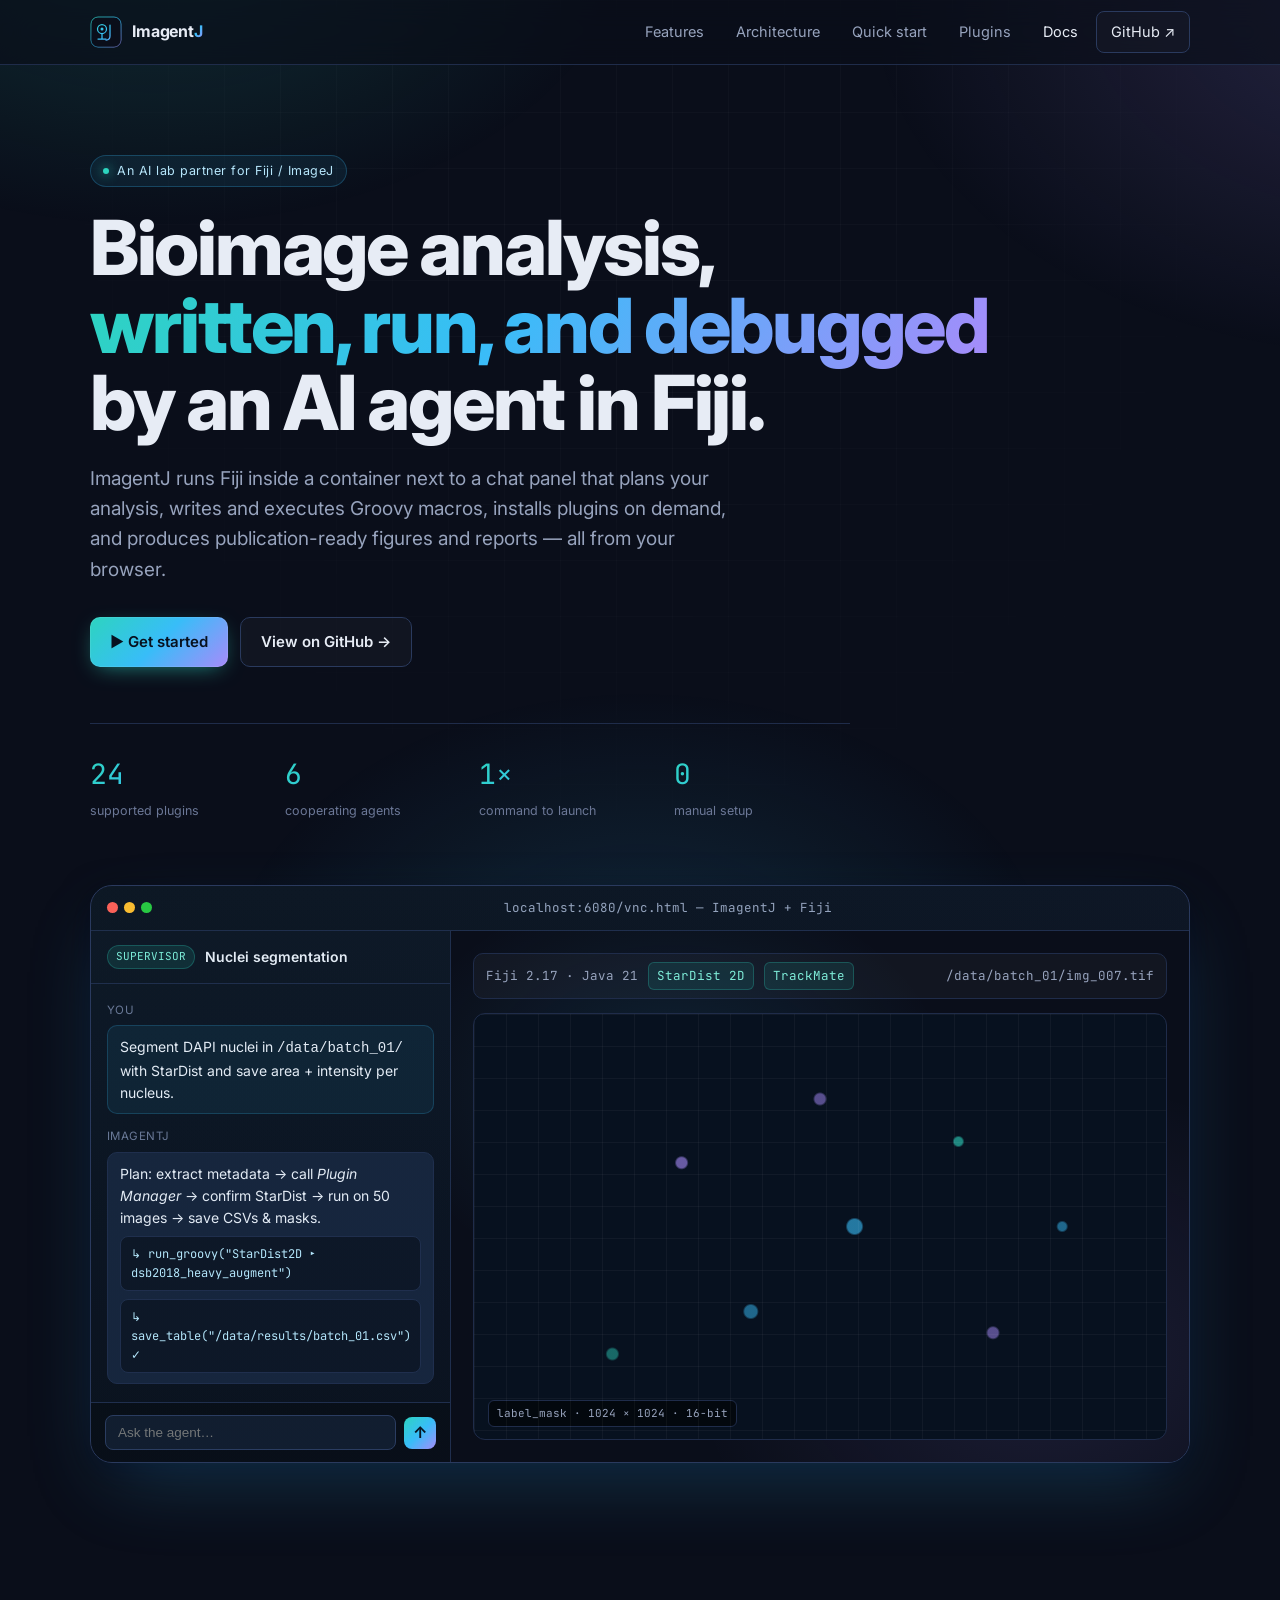
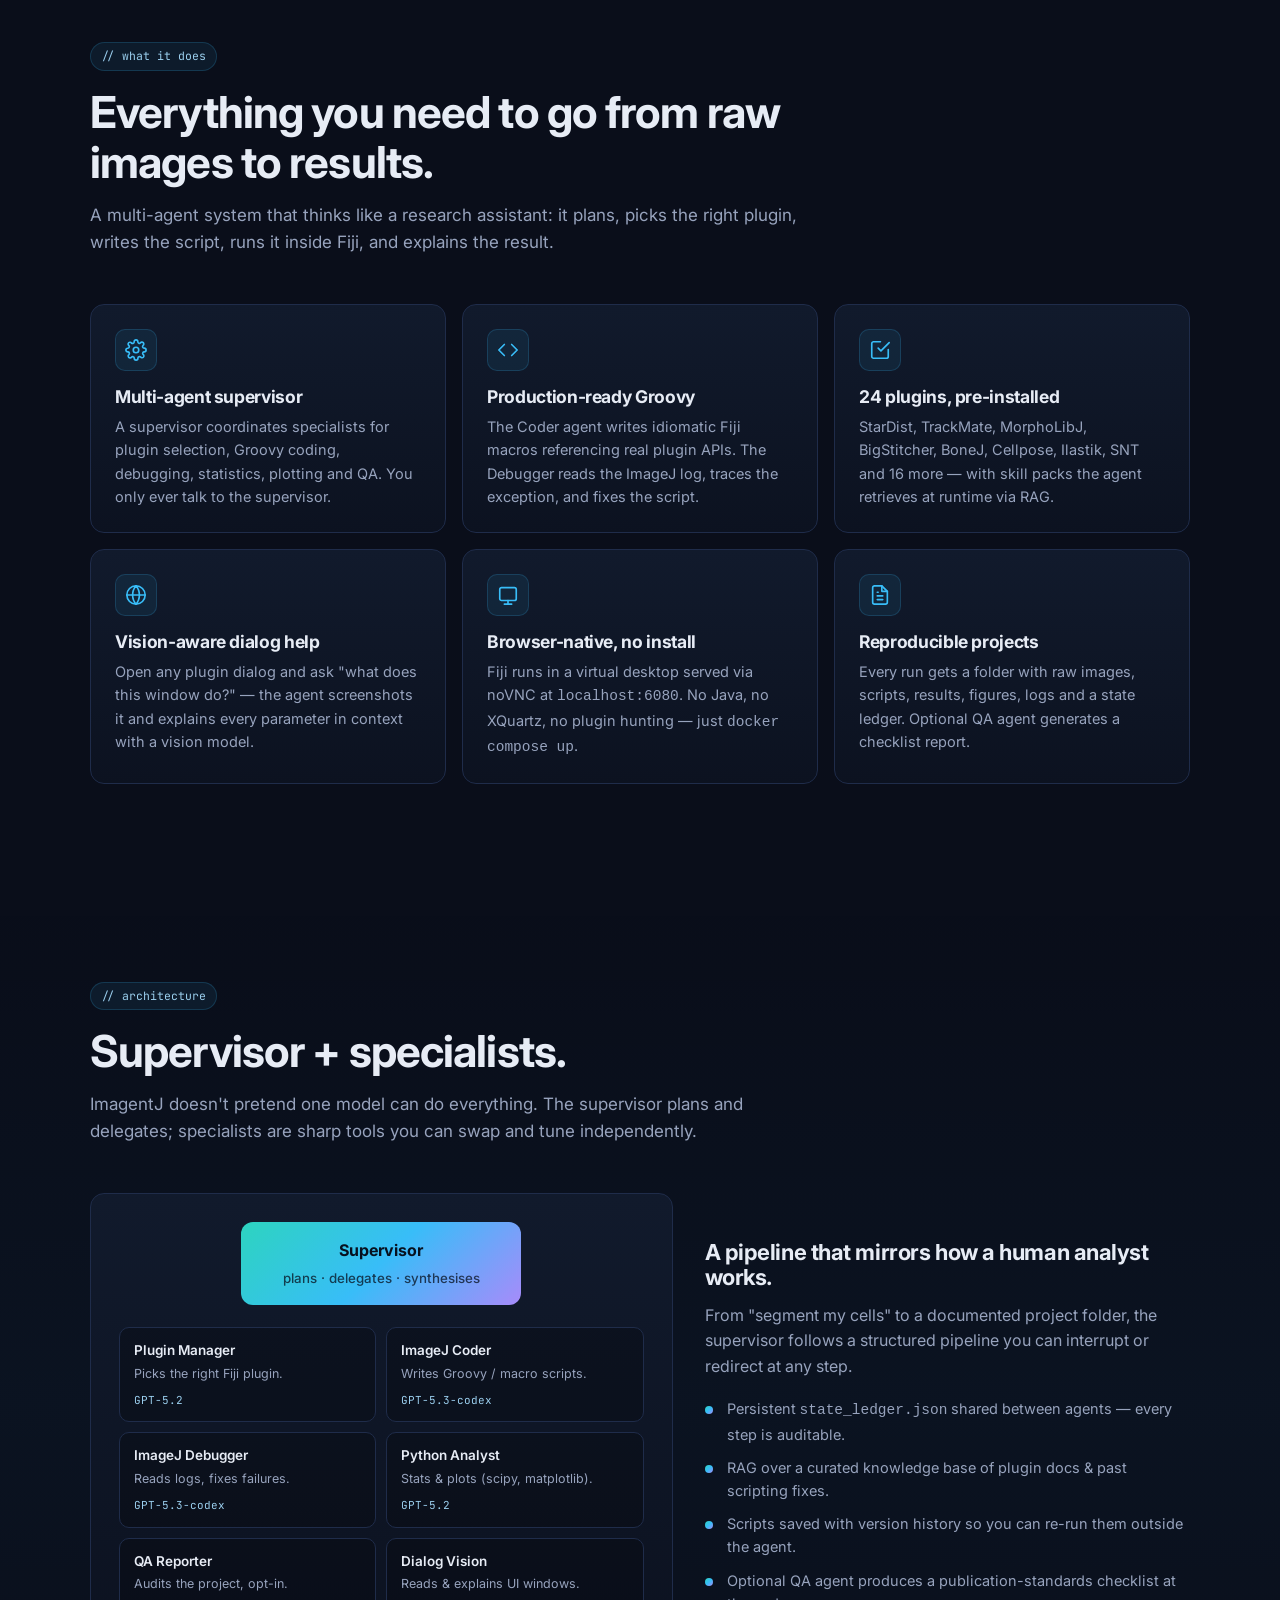
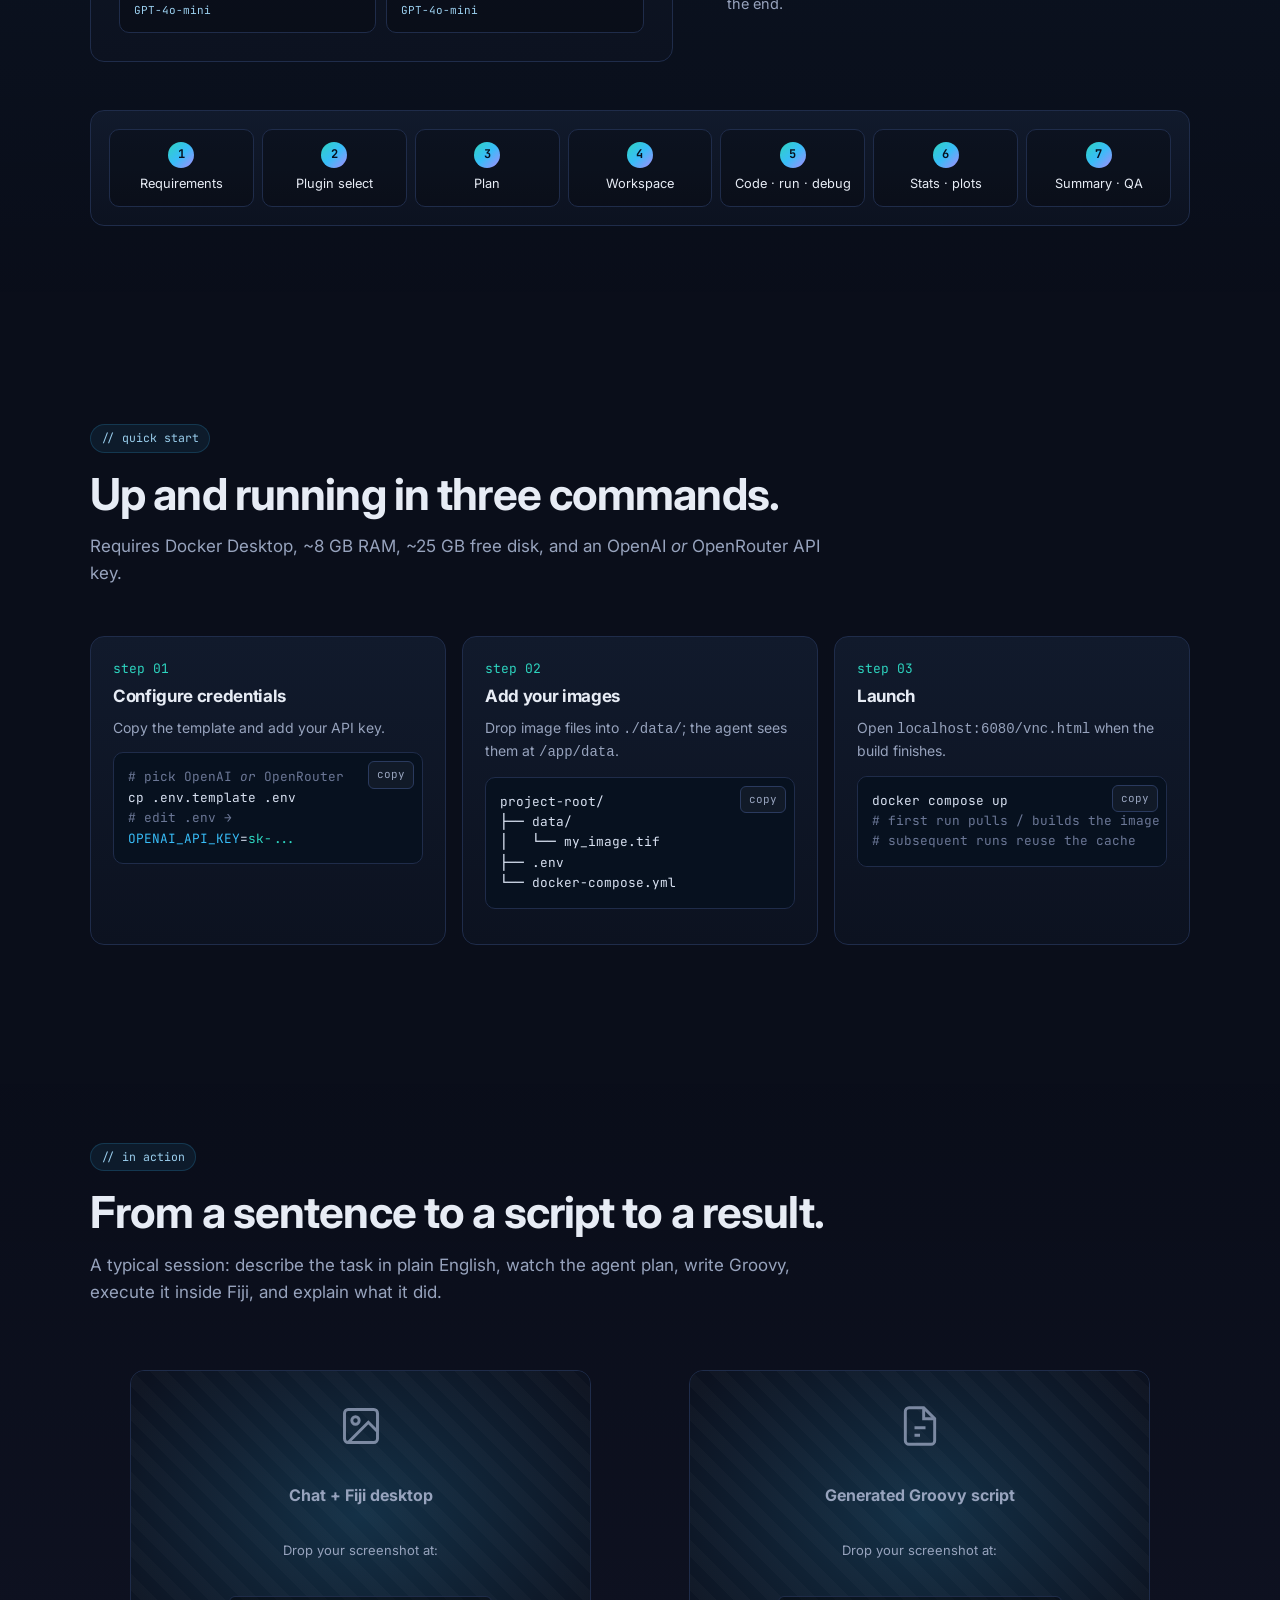
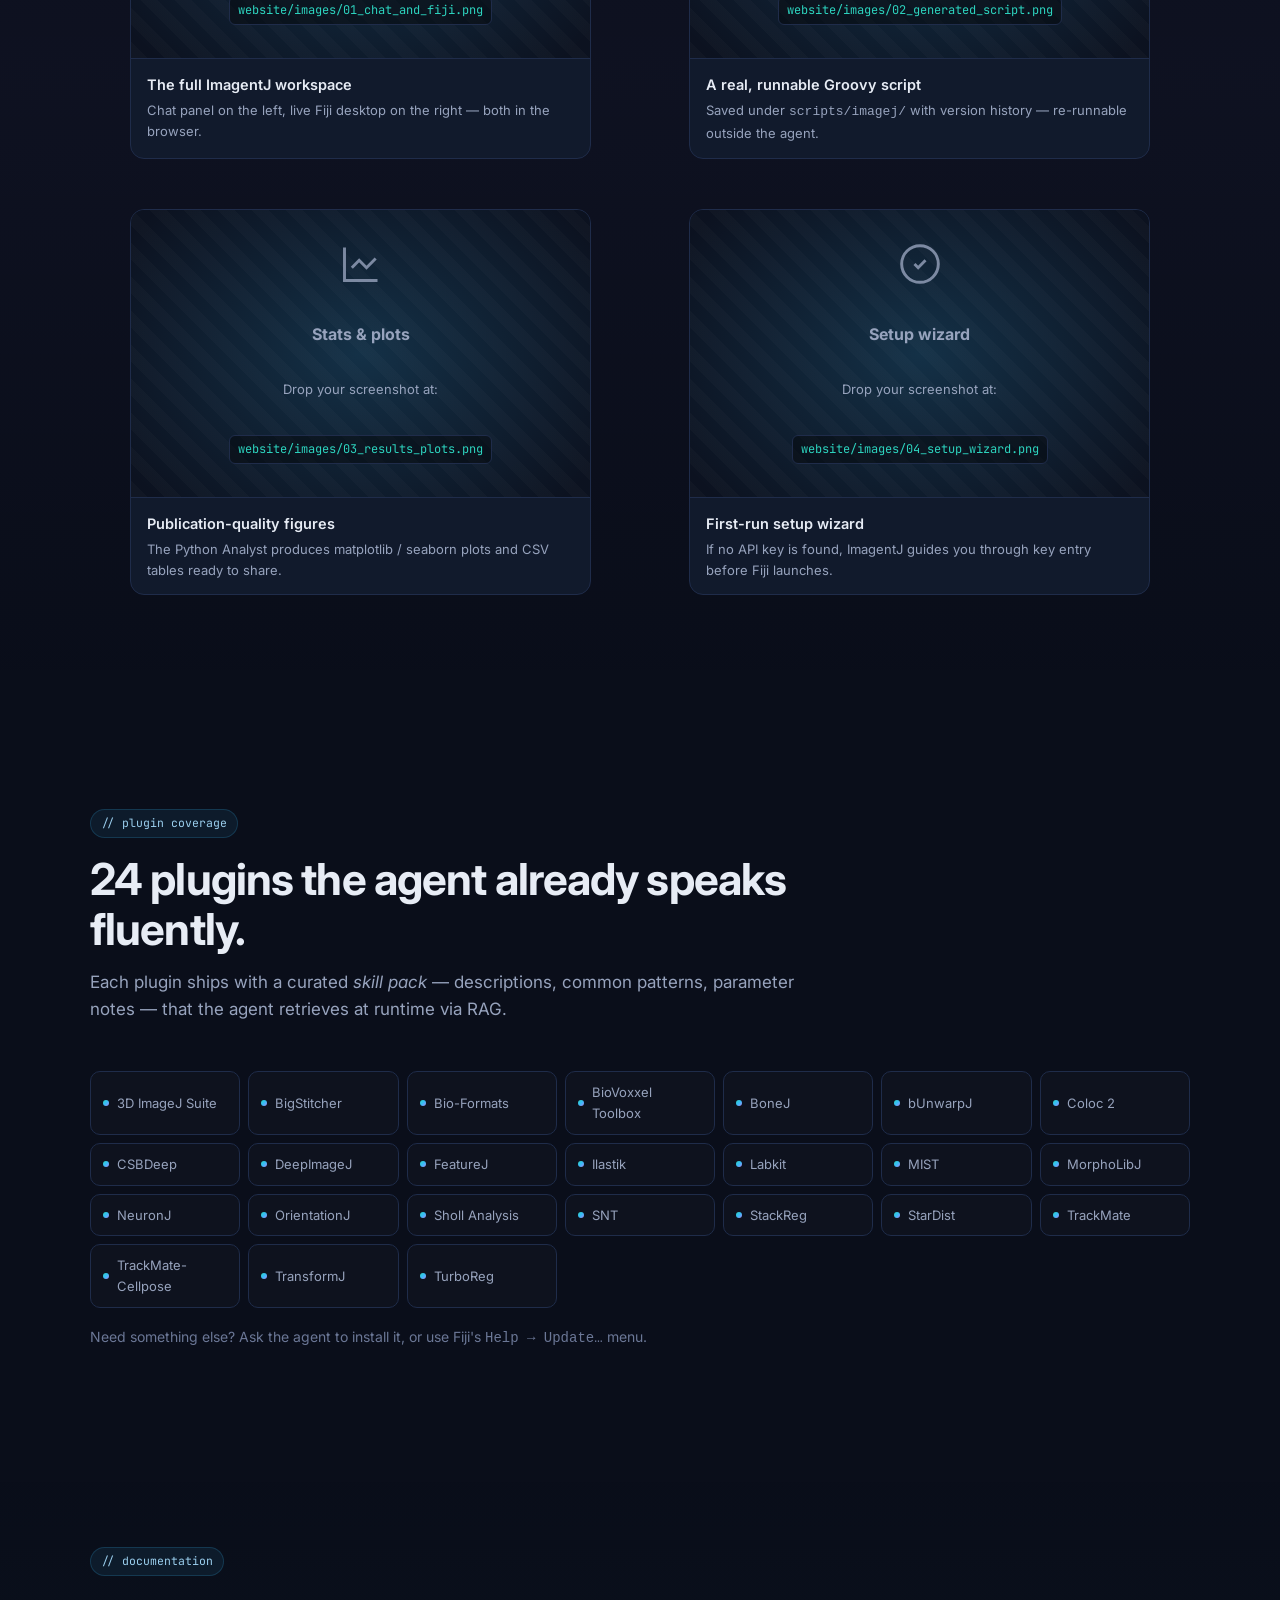
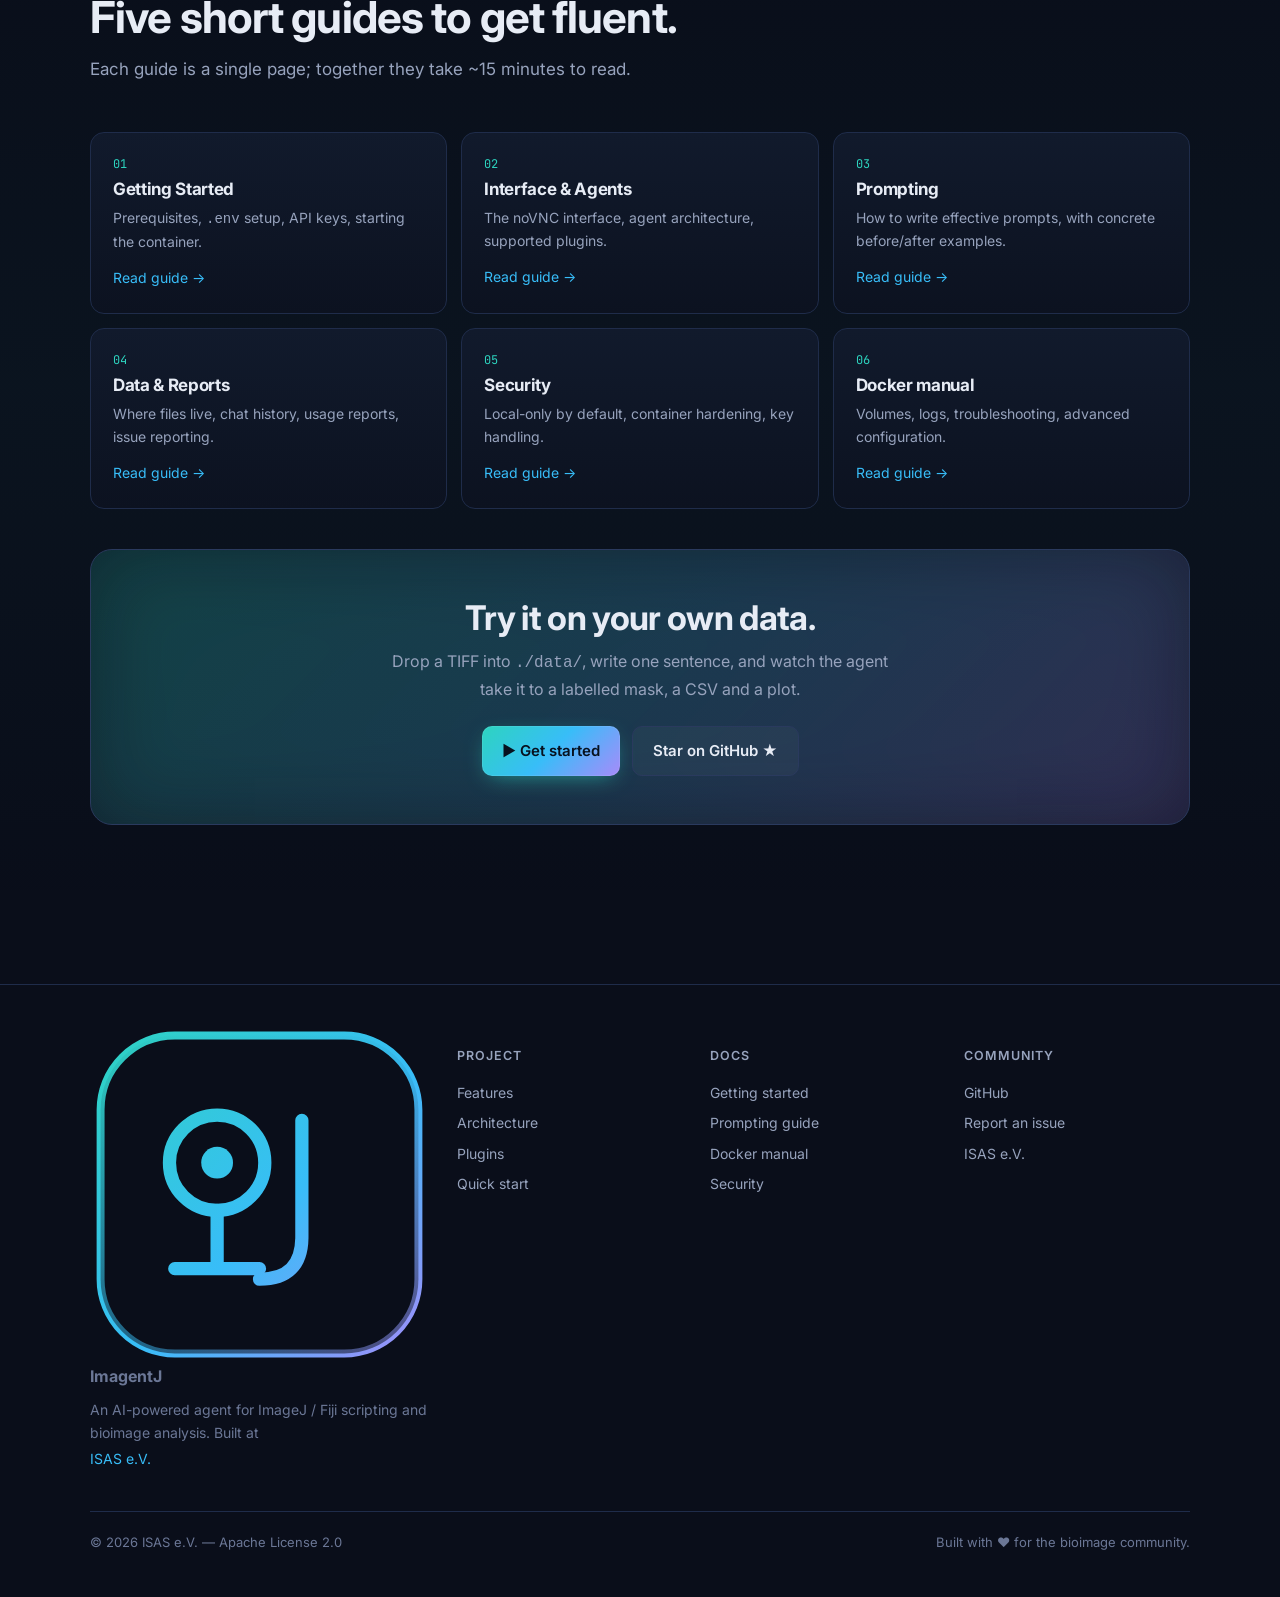
==== website/index.html @ 274f26bb "added project website" ====
<!doctype html>
<html lang="en">
<head>
<meta charset="utf-8" />
<meta name="viewport" content="width=device-width,initial-scale=1" />
<meta name="color-scheme" content="dark" />
<title>ImagentJ — AI agent for Fiji & bioimage analysis</title>
<meta name="description" content="ImagentJ is an AI-powered agent that runs Fiji inside a container and writes, executes and debugs Groovy macros for bioimage analysis. Plan, code, run, report — all from a chat panel in your browser." />

<!-- Open Graph -->
<meta property="og:title" content="ImagentJ — AI agent for Fiji & bioimage analysis" />
<meta property="og:description" content="Plan analyses, write & run Groovy macros, install plugins, report results — from a chat panel running next to a real Fiji desktop in your browser." />
<meta property="og:type" content="website" />
<meta name="twitter:card" content="summary_large_image" />

<link rel="icon" type="image/svg+xml" href="assets/favicon.svg" />

<!-- Fonts (with safe fallbacks defined in CSS) -->
<link rel="preconnect" href="https://fonts.googleapis.com">
<link rel="preconnect" href="https://fonts.gstatic.com" crossorigin>
<link href="https://fonts.googleapis.com/css2?family=Inter:wght@400;500;600;700;800&family=JetBrains+Mono:wght@400;500;600&display=swap" rel="stylesheet">

<link rel="stylesheet" href="css/styles.css" />
</head>
<body>

<!-- Backdrops -->
<div class="bg-mesh" aria-hidden="true"></div>
<div class="bg-grid" aria-hidden="true"></div>

<!-- Navbar -->
<header class="nav">
  <div class="container nav-inner">
    <a href="#" class="brand" aria-label="ImagentJ home">
      <img src="assets/logo.svg" alt="" class="brand-logo" />
      <span class="brand-name">Imagent<span>J</span></span>
    </a>
    <nav class="nav-links" aria-label="primary">
      <a href="#features">Features</a>
      <a href="#architecture">Architecture</a>
      <a href="#quickstart">Quick start</a>
      <a href="#plugins">Plugins</a>
      <a href="#docs">Docs</a>
      <a href="https://github.com/" target="_blank" rel="noopener" class="nav-cta">GitHub ↗</a>
    </nav>
  </div>
</header>

<main>

<!-- =================== HERO =================== -->
<section class="hero">
  <div class="container">
    <div class="reveal">
      <span class="eyebrow"><span class="dot"></span> An AI lab partner for Fiji / ImageJ</span>
    </div>

    <h1 class="reveal">
      Bioimage analysis,<br/>
      <span class="grad">written, run, and debugged</span><br/>
      by an AI agent in Fiji.
    </h1>

    <p class="lead reveal">
      ImagentJ runs Fiji inside a container next to a chat panel that plans your analysis,
      writes and executes Groovy macros, installs plugins on demand, and produces
      publication-ready figures and reports — all from your browser.
    </p>

    <div class="hero-actions reveal">
      <a class="btn btn-primary" href="#quickstart">▶ Get started</a>
      <a class="btn btn-ghost" href="https://github.com/" target="_blank" rel="noopener">View on GitHub →</a>
    </div>

    <div class="hero-stats reveal">
      <div class="stat"><div class="num">24</div><div class="lbl">supported plugins</div></div>
      <div class="stat"><div class="num">6</div><div class="lbl">cooperating agents</div></div>
      <div class="stat"><div class="num">1×</div><div class="lbl">command to launch</div></div>
      <div class="stat"><div class="num">0</div><div class="lbl">manual setup</div></div>
    </div>

    <!-- Mockup window -->
    <div class="hero-visual reveal">
      <div class="window">
        <div class="win-bar">
          <div class="dots"><i></i><i></i><i></i></div>
          <div class="url">localhost:6080/vnc.html — ImagentJ + Fiji</div>
        </div>
        <div class="win-body">
          <!-- Chat panel -->
          <aside class="chat" aria-label="ImagentJ chat panel">
            <div class="chat-head">
              <span class="badge">SUPERVISOR</span>
              <span class="ttl">Nuclei segmentation</span>
            </div>
            <div class="chat-msgs">
              <div class="msg user">
                <div class="who">YOU</div>
                <div class="bubble">Segment DAPI nuclei in <code>/data/batch_01/</code> with StarDist and save area + intensity per nucleus.</div>
              </div>
              <div class="msg agent">
                <div class="who">IMAGENTJ</div>
                <div class="bubble">
                  Plan: extract metadata → call <em>Plugin Manager</em> → confirm StarDist → run on 50 images → save CSVs &amp; masks.
                  <div class="tool">↳ run_groovy("StarDist2D ▸ dsb2018_heavy_augment")</div>
                  <div class="tool">↳ save_table("/data/results/batch_01.csv")  ✓</div>
                </div>
              </div>
            </div>
            <div class="chat-input">
              <input type="text" placeholder="Ask the agent…" disabled />
              <button class="send" aria-label="Send" disabled>↑</button>
            </div>
          </aside>

          <!-- Fiji preview -->
          <div class="fiji">
            <div class="fiji-toolbar">
              <span>Fiji 2.17 · Java 21</span>
              <span class="pill">StarDist 2D</span>
              <span class="pill">TrackMate</span>
              <span style="margin-left:auto">/data/batch_01/img_007.tif</span>
            </div>
            <div class="fiji-canvas">
              <span class="label">label_mask · 1024 × 1024 · 16-bit</span>
            </div>
          </div>
        </div>
      </div>
    </div>
  </div>
</section>

<!-- =================== FEATURES =================== -->
<section id="features">
  <div class="container">
    <div class="section-head reveal">
      <span class="section-tag">// what it does</span>
      <h2 class="section-title">Everything you need to go from raw images to results.</h2>
      <p class="section-sub">
        A multi-agent system that thinks like a research assistant: it plans, picks the right
        plugin, writes the script, runs it inside Fiji, and explains the result.
      </p>
    </div>

    <div class="features">
      <div class="feature reveal">
        <div class="ico">
          <svg width="22" height="22" viewBox="0 0 24 24" fill="none" stroke="currentColor" stroke-width="1.8" stroke-linecap="round" stroke-linejoin="round"><circle cx="12" cy="12" r="3"/><path d="M19.4 15a1.7 1.7 0 0 0 .3 1.8l.1.1a2 2 0 1 1-2.8 2.8l-.1-.1a1.7 1.7 0 0 0-1.8-.3 1.7 1.7 0 0 0-1 1.5V21a2 2 0 1 1-4 0v-.1a1.7 1.7 0 0 0-1.1-1.5 1.7 1.7 0 0 0-1.8.3l-.1.1a2 2 0 1 1-2.8-2.8l.1-.1a1.7 1.7 0 0 0 .3-1.8 1.7 1.7 0 0 0-1.5-1H3a2 2 0 1 1 0-4h.1a1.7 1.7 0 0 0 1.5-1.1 1.7 1.7 0 0 0-.3-1.8l-.1-.1a2 2 0 1 1 2.8-2.8l.1.1a1.7 1.7 0 0 0 1.8.3H9a1.7 1.7 0 0 0 1-1.5V3a2 2 0 1 1 4 0v.1a1.7 1.7 0 0 0 1 1.5 1.7 1.7 0 0 0 1.8-.3l.1-.1a2 2 0 1 1 2.8 2.8l-.1.1a1.7 1.7 0 0 0-.3 1.8V9a1.7 1.7 0 0 0 1.5 1H21a2 2 0 1 1 0 4h-.1a1.7 1.7 0 0 0-1.5 1Z"/></svg>
        </div>
        <h3>Multi-agent supervisor</h3>
        <p>A supervisor coordinates specialists for plugin selection, Groovy coding, debugging, statistics, plotting and QA. You only ever talk to the supervisor.</p>
      </div>

      <div class="feature reveal">
        <div class="ico">
          <svg width="22" height="22" viewBox="0 0 24 24" fill="none" stroke="currentColor" stroke-width="1.8" stroke-linecap="round" stroke-linejoin="round"><polyline points="16 18 22 12 16 6"/><polyline points="8 6 2 12 8 18"/></svg>
        </div>
        <h3>Production-ready Groovy</h3>
        <p>The Coder agent writes idiomatic Fiji macros referencing real plugin APIs. The Debugger reads the ImageJ log, traces the exception, and fixes the script.</p>
      </div>

      <div class="feature reveal">
        <div class="ico">
          <svg width="22" height="22" viewBox="0 0 24 24" fill="none" stroke="currentColor" stroke-width="1.8" stroke-linecap="round" stroke-linejoin="round"><path d="M21 11.5V19a2 2 0 0 1-2 2H5a2 2 0 0 1-2-2V5a2 2 0 0 1 2-2h7.5"/><path d="m22 4-9 9-3-3"/></svg>
        </div>
        <h3>24 plugins, pre-installed</h3>
        <p>StarDist, TrackMate, MorphoLibJ, BigStitcher, BoneJ, Cellpose, Ilastik, SNT and 16 more — with skill packs the agent retrieves at runtime via RAG.</p>
      </div>

      <div class="feature reveal">
        <div class="ico">
          <svg width="22" height="22" viewBox="0 0 24 24" fill="none" stroke="currentColor" stroke-width="1.8" stroke-linecap="round" stroke-linejoin="round"><circle cx="12" cy="12" r="10"/><path d="M2 12h20M12 2a15.3 15.3 0 0 1 0 20M12 2a15.3 15.3 0 0 0 0 20"/></svg>
        </div>
        <h3>Vision-aware dialog help</h3>
        <p>Open any plugin dialog and ask "what does this window do?" — the agent screenshots it and explains every parameter in context with a vision model.</p>
      </div>

      <div class="feature reveal">
        <div class="ico">
          <svg width="22" height="22" viewBox="0 0 24 24" fill="none" stroke="currentColor" stroke-width="1.8" stroke-linecap="round" stroke-linejoin="round"><rect x="3" y="4" width="18" height="14" rx="2"/><path d="M8 22h8M12 18v4"/></svg>
        </div>
        <h3>Browser-native, no install</h3>
        <p>Fiji runs in a virtual desktop served via noVNC at <code>localhost:6080</code>. No Java, no XQuartz, no plugin hunting — just <code>docker compose up</code>.</p>
      </div>

      <div class="feature reveal">
        <div class="ico">
          <svg width="22" height="22" viewBox="0 0 24 24" fill="none" stroke="currentColor" stroke-width="1.8" stroke-linecap="round" stroke-linejoin="round"><path d="M14 2H6a2 2 0 0 0-2 2v16a2 2 0 0 0 2 2h12a2 2 0 0 0 2-2V8z"/><polyline points="14 2 14 8 20 8"/><path d="M9 13h6M9 17h6M9 9h1"/></svg>
        </div>
        <h3>Reproducible projects</h3>
        <p>Every run gets a folder with raw images, scripts, results, figures, logs and a state ledger. Optional QA agent generates a checklist report.</p>
      </div>
    </div>
  </div>
</section>

<!-- =================== ARCHITECTURE =================== -->
<section id="architecture" style="background: linear-gradient(180deg, transparent, rgba(56,189,248,.03), transparent);">
  <div class="container">
    <div class="section-head reveal">
      <span class="section-tag">// architecture</span>
      <h2 class="section-title">Supervisor + specialists.</h2>
      <p class="section-sub">
        ImagentJ doesn't pretend one model can do everything. The supervisor plans and
        delegates; specialists are sharp tools you can swap and tune independently.
      </p>
    </div>

    <div class="arch">
      <div class="arch-diagram reveal">
        <div class="arch-supervisor">
          Supervisor
          <small>plans · delegates · synthesises</small>
        </div>
        <div class="arch-specialists">
          <div class="spec">
            <span class="name">Plugin Manager</span>
            <span class="role">Picks the right Fiji plugin.</span>
            <span class="model">GPT-5.2</span>
          </div>
          <div class="spec">
            <span class="name">ImageJ Coder</span>
            <span class="role">Writes Groovy / macro scripts.</span>
            <span class="model">GPT-5.3-codex</span>
          </div>
          <div class="spec">
            <span class="name">ImageJ Debugger</span>
            <span class="role">Reads logs, fixes failures.</span>
            <span class="model">GPT-5.3-codex</span>
          </div>
          <div class="spec">
            <span class="name">Python Analyst</span>
            <span class="role">Stats &amp; plots (scipy, matplotlib).</span>
            <span class="model">GPT-5.2</span>
          </div>
          <div class="spec">
            <span class="name">QA Reporter</span>
            <span class="role">Audits the project, opt-in.</span>
            <span class="model">GPT-4o-mini</span>
          </div>
          <div class="spec">
            <span class="name">Dialog Vision</span>
            <span class="role">Reads &amp; explains UI windows.</span>
            <span class="model">GPT-4o-mini</span>
          </div>
        </div>
      </div>

      <div class="arch-text reveal">
        <h3>A pipeline that mirrors how a human analyst works.</h3>
        <p>From "segment my cells" to a documented project folder, the supervisor follows a structured pipeline you can interrupt or redirect at any step.</p>
        <ul class="arch-list">
          <li>Persistent <code>state_ledger.json</code> shared between agents — every step is auditable.</li>
          <li>RAG over a curated knowledge base of plugin docs &amp; past scripting fixes.</li>
          <li>Scripts saved with version history so you can re-run them outside the agent.</li>
          <li>Optional QA agent produces a publication-standards checklist at the end.</li>
        </ul>
      </div>
    </div>

    <div style="margin-top:48px" class="reveal">
      <div class="pipeline">
        <div class="step"><span class="n">1</span>Requirements</div>
        <div class="step"><span class="n">2</span>Plugin select</div>
        <div class="step"><span class="n">3</span>Plan</div>
        <div class="step"><span class="n">4</span>Workspace</div>
        <div class="step"><span class="n">5</span>Code · run · debug</div>
        <div class="step"><span class="n">6</span>Stats · plots</div>
        <div class="step"><span class="n">7</span>Summary · QA</div>
      </div>
    </div>
  </div>
</section>

<!-- =================== QUICK START =================== -->
<section id="quickstart">
  <div class="container">
    <div class="section-head reveal">
      <span class="section-tag">// quick start</span>
      <h2 class="section-title">Up and running in three commands.</h2>
      <p class="section-sub">Requires Docker Desktop, ~8 GB RAM, ~25 GB free disk, and an OpenAI <em>or</em> OpenRouter API key.</p>
    </div>

    <div class="qs-grid">
      <div class="qs-step reveal">
        <span class="num">step 01</span>
        <h4>Configure credentials</h4>
        <p>Copy the template and add your API key.</p>
        <pre class="code"><button class="copy" data-copy>copy</button><span class="tok-c"># pick OpenAI <em>or</em> OpenRouter</span>
cp .env.template .env
<span class="tok-c"># edit .env →</span>
<span class="tok-v">OPENAI_API_KEY</span>=<span class="tok-s">sk-...</span></pre>
      </div>

      <div class="qs-step reveal">
        <span class="num">step 02</span>
        <h4>Add your images</h4>
        <p>Drop image files into <code>./data/</code>; the agent sees them at <code>/app/data</code>.</p>
        <pre class="code"><button class="copy" data-copy>copy</button>project-root/
├── data/
│   └── my_image.tif
├── .env
└── docker-compose.yml</pre>
      </div>

      <div class="qs-step reveal">
        <span class="num">step 03</span>
        <h4>Launch</h4>
        <p>Open <code>localhost:6080/vnc.html</code> when the build finishes.</p>
        <pre class="code"><button class="copy" data-copy>copy</button>docker compose up
<span class="tok-c"># first run pulls / builds the image</span>
<span class="tok-c"># subsequent runs reuse the cache</span></pre>
      </div>
    </div>
  </div>
</section>

<!-- =================== SCREENSHOTS =================== -->
<section id="screenshots" style="background: linear-gradient(180deg, transparent, rgba(167,139,250,.03), transparent);">
  <div class="container">
    <div class="section-head reveal">
      <span class="section-tag">// in action</span>
      <h2 class="section-title">From a sentence to a script to a result.</h2>
      <p class="section-sub">A typical session: describe the task in plain English, watch the agent plan, write Groovy, execute it inside Fiji, and explain what it did.</p>
    </div>

    <div class="shots">
      <figure class="shot reveal">
        <!-- Replace src once images are dropped into website/images/ -->
        <div class="placeholder">
          <svg class="ico" viewBox="0 0 24 24" fill="none" stroke="currentColor" stroke-width="1.6"><rect x="3" y="3" width="18" height="18" rx="2"/><circle cx="9" cy="9" r="2"/><path d="m21 15-5-5L5 21"/></svg>
          <div><strong>Chat + Fiji desktop</strong></div>
          <div style="font-size:13px; margin-top:6px">Drop your screenshot at:</div>
          <code>website/images/01_chat_and_fiji.png</code>
        </div>
        <figcaption class="caption">
          <span class="ttl">The full ImagentJ workspace</span>
          <span class="sub">Chat panel on the left, live Fiji desktop on the right — both in the browser.</span>
        </figcaption>
      </figure>

      <figure class="shot reveal">
        <div class="placeholder">
          <svg class="ico" viewBox="0 0 24 24" fill="none" stroke="currentColor" stroke-width="1.6"><path d="M14 2H6a2 2 0 0 0-2 2v16a2 2 0 0 0 2 2h12a2 2 0 0 0 2-2V8z"/><polyline points="14 2 14 8 20 8"/><path d="M9 13h6M9 17h3"/></svg>
          <div><strong>Generated Groovy script</strong></div>
          <div style="font-size:13px; margin-top:6px">Drop your screenshot at:</div>
          <code>website/images/02_generated_script.png</code>
        </div>
        <figcaption class="caption">
          <span class="ttl">A real, runnable Groovy script</span>
          <span class="sub">Saved under <code>scripts/imagej/</code> with version history — re-runnable outside the agent.</span>
        </figcaption>
      </figure>

      <figure class="shot reveal">
        <div class="placeholder">
          <svg class="ico" viewBox="0 0 24 24" fill="none" stroke="currentColor" stroke-width="1.6"><path d="M3 3v18h18"/><path d="m7 14 4-4 4 4 5-5"/></svg>
          <div><strong>Stats &amp; plots</strong></div>
          <div style="font-size:13px; margin-top:6px">Drop your screenshot at:</div>
          <code>website/images/03_results_plots.png</code>
        </div>
        <figcaption class="caption">
          <span class="ttl">Publication-quality figures</span>
          <span class="sub">The Python Analyst produces matplotlib / seaborn plots and CSV tables ready to share.</span>
        </figcaption>
      </figure>

      <figure class="shot reveal">
        <div class="placeholder">
          <svg class="ico" viewBox="0 0 24 24" fill="none" stroke="currentColor" stroke-width="1.6"><circle cx="12" cy="12" r="10"/><path d="M9 12 11 14 15 10"/></svg>
          <div><strong>Setup wizard</strong></div>
          <div style="font-size:13px; margin-top:6px">Drop your screenshot at:</div>
          <code>website/images/04_setup_wizard.png</code>
        </div>
        <figcaption class="caption">
          <span class="ttl">First-run setup wizard</span>
          <span class="sub">If no API key is found, ImagentJ guides you through key entry before Fiji launches.</span>
        </figcaption>
      </figure>
    </div>
  </div>
</section>

<!-- =================== PLUGINS =================== -->
<section id="plugins">
  <div class="container">
    <div class="section-head reveal">
      <span class="section-tag">// plugin coverage</span>
      <h2 class="section-title">24 plugins the agent already speaks fluently.</h2>
      <p class="section-sub">Each plugin ships with a curated <em>skill pack</em> — descriptions, common patterns, parameter notes — that the agent retrieves at runtime via RAG.</p>
    </div>
    <div class="plugins reveal">
      <div class="plugin"><span class="dot"></span>3D ImageJ Suite</div>
      <div class="plugin"><span class="dot"></span>BigStitcher</div>
      <div class="plugin"><span class="dot"></span>Bio-Formats</div>
      <div class="plugin"><span class="dot"></span>BioVoxxel Toolbox</div>
      <div class="plugin"><span class="dot"></span>BoneJ</div>
      <div class="plugin"><span class="dot"></span>bUnwarpJ</div>
      <div class="plugin"><span class="dot"></span>Coloc 2</div>
      <div class="plugin"><span class="dot"></span>CSBDeep</div>
      <div class="plugin"><span class="dot"></span>DeepImageJ</div>
      <div class="plugin"><span class="dot"></span>FeatureJ</div>
      <div class="plugin"><span class="dot"></span>Ilastik</div>
      <div class="plugin"><span class="dot"></span>Labkit</div>
      <div class="plugin"><span class="dot"></span>MIST</div>
      <div class="plugin"><span class="dot"></span>MorphoLibJ</div>
      <div class="plugin"><span class="dot"></span>NeuronJ</div>
      <div class="plugin"><span class="dot"></span>OrientationJ</div>
      <div class="plugin"><span class="dot"></span>Sholl Analysis</div>
      <div class="plugin"><span class="dot"></span>SNT</div>
      <div class="plugin"><span class="dot"></span>StackReg</div>
      <div class="plugin"><span class="dot"></span>StarDist</div>
      <div class="plugin"><span class="dot"></span>TrackMate</div>
      <div class="plugin"><span class="dot"></span>TrackMate-Cellpose</div>
      <div class="plugin"><span class="dot"></span>TransformJ</div>
      <div class="plugin"><span class="dot"></span>TurboReg</div>
    </div>
    <p class="reveal" style="margin-top:18px;color:var(--text-faint);font-size:14px">
      Need something else? Ask the agent to install it, or use Fiji's <code>Help → Update…</code> menu.
    </p>
  </div>
</section>

<!-- =================== DOCS =================== -->
<section id="docs" style="background: linear-gradient(180deg, transparent, rgba(45,212,191,.03), transparent);">
  <div class="container">
    <div class="section-head reveal">
      <span class="section-tag">// documentation</span>
      <h2 class="section-title">Five short guides to get fluent.</h2>
      <p class="section-sub">Each guide is a single page; together they take ~15 minutes to read.</p>
    </div>

    <div class="doc-grid">
      <a class="doc-card reveal" href="https://github.com/" target="_blank" rel="noopener">
        <span class="num">01</span>
        <h4>Getting Started</h4>
        <p>Prerequisites, <code>.env</code> setup, API keys, starting the container.</p>
        <span class="arrow">Read guide →</span>
      </a>
      <a class="doc-card reveal" href="https://github.com/" target="_blank" rel="noopener">
        <span class="num">02</span>
        <h4>Interface &amp; Agents</h4>
        <p>The noVNC interface, agent architecture, supported plugins.</p>
        <span class="arrow">Read guide →</span>
      </a>
      <a class="doc-card reveal" href="https://github.com/" target="_blank" rel="noopener">
        <span class="num">03</span>
        <h4>Prompting</h4>
        <p>How to write effective prompts, with concrete before/after examples.</p>
        <span class="arrow">Read guide →</span>
      </a>
      <a class="doc-card reveal" href="https://github.com/" target="_blank" rel="noopener">
        <span class="num">04</span>
        <h4>Data &amp; Reports</h4>
        <p>Where files live, chat history, usage reports, issue reporting.</p>
        <span class="arrow">Read guide →</span>
      </a>
      <a class="doc-card reveal" href="https://github.com/" target="_blank" rel="noopener">
        <span class="num">05</span>
        <h4>Security</h4>
        <p>Local-only by default, container hardening, key handling.</p>
        <span class="arrow">Read guide →</span>
      </a>
      <a class="doc-card reveal" href="https://github.com/" target="_blank" rel="noopener">
        <span class="num">06</span>
        <h4>Docker manual</h4>
        <p>Volumes, logs, troubleshooting, advanced configuration.</p>
        <span class="arrow">Read guide →</span>
      </a>
    </div>

    <div class="cta-band reveal">
      <h3>Try it on your own data.</h3>
      <p>Drop a TIFF into <code>./data/</code>, write one sentence, and watch the agent take it to a labelled mask, a CSV and a plot.</p>
      <div class="actions">
        <a class="btn btn-primary" href="#quickstart">▶ Get started</a>
        <a class="btn btn-ghost" href="https://github.com/" target="_blank" rel="noopener">Star on GitHub ★</a>
      </div>
    </div>
  </div>
</section>

</main>

<!-- =================== FOOTER =================== -->
<footer>
  <div class="container">
    <div class="foot-grid">
      <div>
        <div class="brand-row" style="margin-bottom:10px">
          <img src="assets/logo.svg" alt="" />
          <strong>ImagentJ</strong>
        </div>
        <p style="font-size:14px;max-width:340px">
          An AI-powered agent for ImageJ / Fiji scripting and bioimage analysis.
          Built at <a style="color:var(--accent-2)" href="https://www.isas.de/" target="_blank" rel="noopener">ISAS e.V.</a>
        </p>
      </div>
      <div>
        <h5>Project</h5>
        <a href="#features">Features</a>
        <a href="#architecture">Architecture</a>
        <a href="#plugins">Plugins</a>
        <a href="#quickstart">Quick start</a>
      </div>
      <div>
        <h5>Docs</h5>
        <a href="https://github.com/" target="_blank" rel="noopener">Getting started</a>
        <a href="https://github.com/" target="_blank" rel="noopener">Prompting guide</a>
        <a href="https://github.com/" target="_blank" rel="noopener">Docker manual</a>
        <a href="https://github.com/" target="_blank" rel="noopener">Security</a>
      </div>
      <div>
        <h5>Community</h5>
        <a href="https://github.com/" target="_blank" rel="noopener">GitHub</a>
        <a href="mailto:agentj.help@gmail.com">Report an issue</a>
        <a href="https://www.isas.de/" target="_blank" rel="noopener">ISAS e.V.</a>
      </div>
    </div>
    <div class="foot-bottom">
      <span>© 2026 ISAS e.V. — Apache License 2.0</span>
      <span>Built with ❤ for the bioimage community.</span>
    </div>
  </div>
</footer>

<script src="js/main.js"></script>
</body>
</html>
---- website/css/styles.css ----
/* =========================================================
   ImagentJ — Landing page
   Modern scientific dark theme
   ========================================================= */

/* ---------- Tokens ---------- */
:root {
  --bg:            #0a0e1a;
  --bg-2:          #0c1220;
  --surface:       #111a2c;
  --surface-2:     #16223a;
  --surface-3:     #1c2a47;
  --border:        #1f2c4a;
  --border-2:      #2a3a5e;
  --text:          #e7ecf5;
  --text-muted:    #97a3bd;
  --text-faint:    #6b7796;
  --accent:        #2dd4bf;
  --accent-2:      #38bdf8;
  --accent-3:      #a78bfa;
  --accent-4:      #f472b6;
  --warn:          #fbbf24;

  --gradient: linear-gradient(135deg, #2dd4bf 0%, #38bdf8 50%, #a78bfa 100%);
  --gradient-soft: linear-gradient(135deg, rgba(45,212,191,.16), rgba(56,189,248,.16) 50%, rgba(167,139,250,.16));
  --gradient-text: linear-gradient(120deg, #2dd4bf, #38bdf8 45%, #a78bfa);

  --radius:    14px;
  --radius-sm: 10px;
  --radius-lg: 22px;

  --shadow:    0 8px 30px rgba(2, 6, 23, .55);
  --shadow-2:  0 30px 80px -20px rgba(56, 189, 248, .25);

  --font-sans: 'Inter', -apple-system, BlinkMacSystemFont, 'Segoe UI', Roboto, Helvetica, Arial, sans-serif;
  --font-mono: 'JetBrains Mono', ui-monospace, SFMono-Regular, Menlo, Consolas, monospace;

  --max-w: 1180px;
  --pad: clamp(20px, 4vw, 40px);
}

/* ---------- Reset ---------- */
*, *::before, *::after { box-sizing: border-box; }
html { scroll-behavior: smooth; }
body {
  margin: 0;
  font-family: var(--font-sans);
  font-size: 16px;
  line-height: 1.6;
  color: var(--text);
  background: var(--bg);
  -webkit-font-smoothing: antialiased;
  text-rendering: optimizeLegibility;
  overflow-x: hidden;
}
a { color: inherit; text-decoration: none; }
img, svg { max-width: 100%; display: block; }
button { font: inherit; cursor: pointer; border: none; background: none; color: inherit; }
ul { padding: 0; margin: 0; list-style: none; }
h1, h2, h3, h4 { margin: 0; font-weight: 700; letter-spacing: -.02em; line-height: 1.15; }
p { margin: 0; }

/* ---------- Background mesh ---------- */
.bg-mesh {
  position: fixed; inset: 0; pointer-events: none; z-index: 0;
  background:
    radial-gradient(800px 500px at 12% -8%, rgba(45,212,191,.16), transparent 60%),
    radial-gradient(900px 600px at 110% 0%, rgba(167,139,250,.18), transparent 60%),
    radial-gradient(700px 500px at 50% 110%, rgba(56,189,248,.14), transparent 60%);
}
.bg-grid {
  position: fixed; inset: 0; pointer-events: none; z-index: 0;
  background-image:
    linear-gradient(to right, rgba(255,255,255,.025) 1px, transparent 1px),
    linear-gradient(to bottom, rgba(255,255,255,.025) 1px, transparent 1px);
  background-size: 56px 56px;
  mask-image: radial-gradient(ellipse at top, black 30%, transparent 75%);
  -webkit-mask-image: radial-gradient(ellipse at top, black 30%, transparent 75%);
}

main, header, footer { position: relative; z-index: 1; }

/* ---------- Container ---------- */
.container {
  max-width: var(--max-w);
  margin: 0 auto;
  padding: 0 var(--pad);
}

/* ---------- Navbar ---------- */
.nav {
  position: sticky; top: 0; z-index: 50;
  backdrop-filter: blur(14px);
  -webkit-backdrop-filter: blur(14px);
  background: rgba(10, 14, 26, .65);
  border-bottom: 1px solid var(--border);
}
.nav-inner {
  display: flex; align-items: center; justify-content: space-between;
  height: 64px;
}
.brand {
  display: inline-flex; align-items: center; gap: 10px;
  font-weight: 700; letter-spacing: -.01em;
}
.brand-logo { width: 32px; height: 32px; border-radius: 8px; }
.brand-name { font-size: 16px; }
.brand-name span {
  background: var(--gradient-text);
  -webkit-background-clip: text;
  background-clip: text;
  color: transparent;
}
.nav-links { display: flex; gap: 4px; align-items: center; }
.nav-links a {
  padding: 8px 14px;
  border-radius: 8px;
  color: var(--text-muted);
  font-size: 14.5px;
  transition: color .15s ease, background .15s ease;
}
.nav-links a:hover { color: var(--text); background: rgba(255,255,255,.04); }
.nav-cta {
  padding: 8px 14px !important;
  border: 1px solid var(--border-2) !important;
  background: rgba(255,255,255,.02) !important;
  color: var(--text) !important;
}
.nav-cta:hover { border-color: var(--accent-2) !important; }

@media (max-width: 720px) {
  .nav-links a:not(.nav-cta) { display: none; }
}

/* ---------- Buttons ---------- */
.btn {
  display: inline-flex; align-items: center; justify-content: center; gap: 8px;
  padding: 12px 20px;
  border-radius: 10px;
  font-weight: 600; font-size: 15px;
  transition: transform .15s ease, box-shadow .2s ease, background .2s ease, border-color .2s ease;
  white-space: nowrap;
}
.btn-primary {
  background: var(--gradient);
  color: #07111f;
  box-shadow: 0 6px 22px -8px rgba(45,212,191,.7), 0 0 0 1px rgba(255,255,255,.08) inset;
}
.btn-primary:hover { transform: translateY(-1px); box-shadow: 0 12px 34px -10px rgba(56,189,248,.7); }
.btn-ghost {
  background: rgba(255,255,255,.03);
  color: var(--text);
  border: 1px solid var(--border-2);
}
.btn-ghost:hover { border-color: var(--accent-2); background: rgba(56,189,248,.06); }

.kbd {
  font-family: var(--font-mono); font-size: 11.5px;
  padding: 2px 6px; border-radius: 5px;
  background: rgba(255,255,255,.06); border: 1px solid var(--border-2);
  color: var(--text-muted);
}

/* ---------- Hero ---------- */
.hero {
  padding: clamp(60px, 10vh, 110px) 0 80px;
  text-align: left;
  position: relative;
}
.eyebrow {
  display: inline-flex; align-items: center; gap: 8px;
  padding: 5px 12px;
  border-radius: 999px;
  font-size: 12.5px; letter-spacing: .04em;
  background: rgba(56,189,248,.08);
  border: 1px solid rgba(56,189,248,.25);
  color: #b6e6fb;
  margin-bottom: 22px;
}
.eyebrow .dot {
  width: 6px; height: 6px; border-radius: 999px;
  background: var(--accent); box-shadow: 0 0 12px var(--accent);
}
.hero h1 {
  font-size: clamp(40px, 6vw, 76px);
  font-weight: 800;
  letter-spacing: -.03em;
  line-height: 1.02;
}
.hero h1 .grad {
  background: var(--gradient-text);
  -webkit-background-clip: text;
  background-clip: text;
  color: transparent;
}
.hero p.lead {
  margin-top: 22px;
  max-width: 640px;
  font-size: clamp(16px, 1.6vw, 19px);
  color: var(--text-muted);
}
.hero-actions { margin-top: 32px; display: flex; gap: 12px; flex-wrap: wrap; }

.hero-stats {
  margin-top: 56px;
  display: grid; grid-template-columns: repeat(4, minmax(0, 1fr)); gap: 18px;
  border-top: 1px solid var(--border);
  padding-top: 28px;
  max-width: 760px;
}
.hero-stats .stat .num {
  font-family: var(--font-mono); font-size: 28px;
  background: var(--gradient-text);
  -webkit-background-clip: text; background-clip: text; color: transparent;
}
.hero-stats .stat .lbl { font-size: 12.5px; color: var(--text-faint); margin-top: 4px; }

@media (max-width: 720px) {
  .hero-stats { grid-template-columns: repeat(2, minmax(0, 1fr)); }
}

/* ---------- Mockup window (chat panel + Fiji) ---------- */
.hero-visual { margin-top: 64px; }
.window {
  border: 1px solid var(--border-2);
  background: linear-gradient(180deg, var(--surface), var(--bg-2));
  border-radius: var(--radius-lg);
  overflow: hidden;
  box-shadow: var(--shadow-2), var(--shadow);
  position: relative;
}
.window::before {
  content: '';
  position: absolute; inset: 0;
  background: var(--gradient-soft);
  opacity: .15; pointer-events: none;
}
.win-bar {
  display: flex; align-items: center; gap: 10px;
  padding: 12px 16px;
  border-bottom: 1px solid var(--border);
  background: rgba(0,0,0,.25);
}
.win-bar .dots { display: inline-flex; gap: 6px; }
.win-bar .dots i {
  width: 11px; height: 11px; border-radius: 999px;
  background: #2a334a;
}
.win-bar .dots i:nth-child(1) { background: #ff5f57; }
.win-bar .dots i:nth-child(2) { background: #febc2e; }
.win-bar .dots i:nth-child(3) { background: #28c840; }
.win-bar .url {
  flex: 1; text-align: center; font-family: var(--font-mono); font-size: 12.5px;
  color: var(--text-muted);
}
.win-body { display: grid; grid-template-columns: 360px 1fr; min-height: 460px; }
@media (max-width: 820px) { .win-body { grid-template-columns: 1fr; } }

/* Chat panel */
.chat {
  border-right: 1px solid var(--border);
  display: flex; flex-direction: column;
  background: rgba(0,0,0,.18);
}
.chat-head {
  padding: 14px 16px; border-bottom: 1px solid var(--border);
  display: flex; align-items: center; gap: 10px;
}
.chat-head .badge {
  font-family: var(--font-mono); font-size: 11px;
  padding: 2px 8px; border-radius: 999px;
  background: rgba(45,212,191,.12); color: #7eecd8;
  border: 1px solid rgba(45,212,191,.25);
}
.chat-head .ttl { font-weight: 600; font-size: 14px; }
.chat-msgs { flex: 1; padding: 18px 16px; display: flex; flex-direction: column; gap: 14px; }
.msg { font-size: 14px; line-height: 1.55; }
.msg .who { font-size: 11.5px; color: var(--text-faint); margin-bottom: 6px; letter-spacing: .04em; text-transform: uppercase; }
.msg.user .bubble {
  background: rgba(56,189,248,.08); border: 1px solid rgba(56,189,248,.2);
  padding: 10px 12px; border-radius: 10px;
}
.msg.agent .bubble {
  background: var(--surface-2); border: 1px solid var(--border);
  padding: 10px 12px; border-radius: 10px;
}
.msg .tool {
  margin-top: 8px;
  font-family: var(--font-mono); font-size: 12px;
  background: rgba(0,0,0,.4); border: 1px solid var(--border);
  padding: 8px 10px; border-radius: 8px;
  color: #b6e6fb;
}
.chat-input {
  border-top: 1px solid var(--border);
  padding: 12px 14px;
  display: flex; align-items: center; gap: 8px;
  background: rgba(0,0,0,.25);
}
.chat-input input {
  flex: 1;
  background: var(--surface); color: var(--text);
  border: 1px solid var(--border-2);
  border-radius: 8px;
  padding: 9px 12px; font-size: 13.5px;
  outline: none;
}
.chat-input .send {
  width: 32px; height: 32px; border-radius: 8px;
  background: var(--gradient); color: #07111f;
  display: inline-flex; align-items: center; justify-content: center;
  font-weight: 700;
}

/* Fiji preview */
.fiji {
  background:
    radial-gradient(400px 300px at 30% 30%, rgba(56,189,248,.12), transparent 70%),
    radial-gradient(500px 400px at 80% 80%, rgba(167,139,250,.12), transparent 70%),
    var(--bg);
  position: relative; padding: 22px;
  display: grid; grid-template-rows: auto 1fr; gap: 14px;
}
.fiji-toolbar {
  display: flex; align-items: center; gap: 10px;
  padding: 8px 12px; border-radius: 10px;
  background: rgba(255,255,255,.03);
  border: 1px solid var(--border);
  font-size: 12.5px; color: var(--text-muted);
  font-family: var(--font-mono);
}
.fiji-toolbar .pill {
  padding: 3px 8px; border-radius: 6px; background: rgba(45,212,191,.1); color: #7eecd8;
  border: 1px solid rgba(45,212,191,.25);
}
.fiji-canvas {
  border: 1px solid var(--border);
  border-radius: 12px;
  background:
    radial-gradient(circle at 30% 35%, rgba(167,139,250,.6) 0 5px, transparent 7px),
    radial-gradient(circle at 55% 50%, rgba(56,189,248,.6) 0 7px, transparent 9px),
    radial-gradient(circle at 70% 30%, rgba(45,212,191,.6) 0 4px, transparent 6px),
    radial-gradient(circle at 40% 70%, rgba(56,189,248,.5) 0 6px, transparent 8px),
    radial-gradient(circle at 75% 75%, rgba(167,139,250,.5) 0 5px, transparent 7px),
    radial-gradient(circle at 20% 80%, rgba(45,212,191,.45) 0 5px, transparent 7px),
    radial-gradient(circle at 85% 50%, rgba(56,189,248,.5) 0 4px, transparent 6px),
    radial-gradient(circle at 50% 20%, rgba(167,139,250,.5) 0 5px, transparent 7px),
    #07111f;
  display: grid; place-items: center;
  position: relative;
  overflow: hidden;
  min-height: 240px;
}
.fiji-canvas::after {
  content: ''; position: absolute; inset: 0;
  background-image:
    linear-gradient(to right, rgba(255,255,255,.04) 1px, transparent 1px),
    linear-gradient(to bottom, rgba(255,255,255,.04) 1px, transparent 1px);
  background-size: 32px 32px;
  pointer-events: none;
}
.fiji-canvas .label {
  position: absolute; bottom: 12px; left: 14px;
  font-family: var(--font-mono); font-size: 11px;
  background: rgba(0,0,0,.55); border: 1px solid var(--border);
  padding: 4px 8px; border-radius: 6px; color: var(--text-muted);
}

/* ---------- Section base ---------- */
section { padding: clamp(72px, 11vh, 110px) 0; position: relative; }
.section-head { max-width: 740px; margin-bottom: 48px; }
.section-tag {
  display: inline-block;
  padding: 4px 10px; border-radius: 999px;
  font-family: var(--font-mono); font-size: 11.5px;
  background: rgba(56,189,248,.08);
  color: #9bcfee;
  border: 1px solid rgba(56,189,248,.18);
  margin-bottom: 16px;
}
h2.section-title {
  font-size: clamp(28px, 3.6vw, 44px);
  letter-spacing: -.02em;
}
.section-sub { color: var(--text-muted); margin-top: 14px; font-size: 17px; }

/* ---------- Features grid ---------- */
.features {
  display: grid; gap: 16px;
  grid-template-columns: repeat(3, minmax(0, 1fr));
}
@media (max-width: 920px) { .features { grid-template-columns: repeat(2, 1fr); } }
@media (max-width: 620px) { .features { grid-template-columns: 1fr; } }

.feature {
  position: relative;
  padding: 24px;
  border-radius: var(--radius);
  background: linear-gradient(180deg, var(--surface), var(--bg-2));
  border: 1px solid var(--border);
  transition: transform .2s ease, border-color .2s ease, box-shadow .2s ease;
  overflow: hidden;
}
.feature:hover { transform: translateY(-3px); border-color: var(--border-2); box-shadow: var(--shadow); }
.feature::before {
  content: '';
  position: absolute; inset: 0;
  background: var(--gradient-soft);
  opacity: 0;
  transition: opacity .2s ease;
  pointer-events: none;
}
.feature:hover::before { opacity: .35; }
.feature .ico {
  width: 42px; height: 42px; border-radius: 10px;
  display: grid; place-items: center;
  background: rgba(56,189,248,.08);
  border: 1px solid rgba(56,189,248,.18);
  color: var(--accent-2);
  margin-bottom: 16px;
  position: relative;
}
.feature h3 { font-size: 17.5px; }
.feature p { color: var(--text-muted); font-size: 14.5px; margin-top: 8px; }

/* ---------- Architecture ---------- */
.arch {
  display: grid;
  grid-template-columns: 1.2fr 1fr;
  gap: 32px;
  align-items: center;
}
@media (max-width: 880px) { .arch { grid-template-columns: 1fr; } }

.arch-diagram {
  border: 1px solid var(--border);
  border-radius: var(--radius);
  padding: 28px;
  background: linear-gradient(180deg, var(--surface), var(--bg-2));
  position: relative;
}
.arch-supervisor {
  margin: 0 auto 22px;
  max-width: 280px;
  text-align: center;
  padding: 16px 18px;
  border-radius: 12px;
  background: var(--gradient);
  color: #07111f;
  font-weight: 700;
  position: relative;
}
.arch-supervisor small { display: block; font-weight: 500; opacity: .75; margin-top: 4px; }
.arch-specialists {
  display: grid; gap: 10px;
  grid-template-columns: repeat(2, minmax(0, 1fr));
}
.spec {
  padding: 12px 14px;
  border-radius: 10px;
  background: rgba(0,0,0,.25);
  border: 1px solid var(--border);
  font-size: 13.5px;
  display: flex; flex-direction: column; gap: 2px;
}
.spec .name { font-weight: 600; }
.spec .role { color: var(--text-muted); font-size: 12.5px; }
.spec .model {
  margin-top: 6px;
  font-family: var(--font-mono); font-size: 11px;
  color: #9bcfee;
}
.arch-text h3 { font-size: 22px; }
.arch-text p { color: var(--text-muted); margin-top: 12px; }
.arch-list { margin-top: 18px; display: flex; flex-direction: column; gap: 10px; }
.arch-list li {
  padding-left: 22px; position: relative; color: var(--text-muted); font-size: 14.5px;
}
.arch-list li::before {
  content: ''; position: absolute; left: 0; top: 9px;
  width: 8px; height: 8px; border-radius: 999px;
  background: var(--gradient);
}

/* ---------- Pipeline ---------- */
.pipeline {
  display: grid; grid-template-columns: repeat(7, minmax(0, 1fr));
  gap: 8px; align-items: stretch;
  border: 1px solid var(--border);
  border-radius: var(--radius);
  padding: 18px;
  background: linear-gradient(180deg, var(--surface), var(--bg-2));
  overflow-x: auto;
}
.pipeline .step {
  padding: 12px 10px;
  border-radius: 10px;
  background: rgba(0,0,0,.25);
  border: 1px solid var(--border);
  text-align: center;
  font-size: 12.8px;
  display: flex; flex-direction: column; align-items: center; gap: 6px;
  min-width: 112px;
}
.pipeline .step .n {
  width: 26px; height: 26px; border-radius: 999px;
  background: var(--gradient); color: #07111f;
  font-family: var(--font-mono); font-size: 12px; font-weight: 700;
  display: grid; place-items: center;
}
@media (max-width: 880px) { .pipeline { grid-template-columns: repeat(4, 1fr); } }
@media (max-width: 540px) { .pipeline { grid-template-columns: repeat(2, 1fr); } }

/* ---------- Quick start ---------- */
.qs-grid {
  display: grid; gap: 16px;
  grid-template-columns: repeat(3, minmax(0, 1fr));
}
@media (max-width: 880px) { .qs-grid { grid-template-columns: 1fr; } }
.qs-step {
  padding: 22px;
  border-radius: var(--radius);
  background: linear-gradient(180deg, var(--surface), var(--bg-2));
  border: 1px solid var(--border);
  position: relative; overflow: hidden;
}
.qs-step .num {
  font-family: var(--font-mono); font-size: 13px;
  color: var(--accent);
  margin-bottom: 8px; display: block;
}
.qs-step h4 { font-size: 17px; margin-bottom: 10px; }
.qs-step p { color: var(--text-muted); font-size: 14px; margin-bottom: 12px; }

.code {
  position: relative;
  background: #07111f;
  border: 1px solid var(--border);
  border-radius: 10px;
  padding: 14px 14px;
  font-family: var(--font-mono); font-size: 12.8px; line-height: 1.6;
  color: #d8e1f1;
  overflow: auto;
}
.code .copy {
  position: absolute; top: 8px; right: 8px;
  padding: 4px 8px; border-radius: 6px;
  background: rgba(255,255,255,.04);
  border: 1px solid var(--border-2);
  font-family: var(--font-mono); font-size: 11px; color: var(--text-muted);
  transition: background .15s ease, color .15s ease;
}
.code .copy:hover { background: rgba(56,189,248,.1); color: var(--text); }
.code .copy.copied { background: rgba(45,212,191,.18); color: #7eecd8; }
.code .tok-c { color: #6b7796; }
.code .tok-k { color: #a78bfa; }
.code .tok-s { color: #2dd4bf; }
.code .tok-v { color: #38bdf8; }

/* ---------- Plugins ---------- */
.plugins {
  display: grid; gap: 8px;
  grid-template-columns: repeat(auto-fit, minmax(150px, 1fr));
}
.plugin {
  padding: 10px 12px;
  border-radius: 10px;
  background: rgba(255,255,255,.02);
  border: 1px solid var(--border);
  font-size: 13px;
  color: var(--text-muted);
  transition: border-color .15s ease, color .15s ease, background .15s ease;
  display: flex; align-items: center; gap: 8px;
}
.plugin:hover { color: var(--text); border-color: var(--accent-2); background: rgba(56,189,248,.05); }
.plugin .dot { width: 6px; height: 6px; border-radius: 999px; background: var(--gradient); flex: 0 0 6px; }

/* ---------- Screenshots ---------- */
.shots {
  display: grid; gap: 18px;
  grid-template-columns: repeat(2, minmax(0, 1fr));
}
@media (max-width: 880px) { .shots { grid-template-columns: 1fr; } }
.shot {
  border: 1px solid var(--border);
  background: var(--surface);
  border-radius: var(--radius);
  overflow: hidden;
  position: relative;
}
.shot img {
  width: 100%; height: auto; display: block;
}
.shot .placeholder {
  aspect-ratio: 16/10;
  display: grid; place-items: center;
  background:
    repeating-linear-gradient(45deg, rgba(255,255,255,.02) 0 12px, transparent 12px 24px),
    radial-gradient(400px 300px at 50% 50%, rgba(56,189,248,.18), transparent 70%),
    var(--bg-2);
  color: var(--text-muted);
  text-align: center;
  padding: 20px;
}
.shot .placeholder .ico { width: 44px; height: 44px; margin: 0 auto 10px; opacity: .8; }
.shot .placeholder code {
  display: inline-block; margin-top: 10px;
  font-family: var(--font-mono); font-size: 12px;
  background: rgba(0,0,0,.4);
  border: 1px solid var(--border);
  padding: 4px 8px; border-radius: 6px;
  color: var(--accent);
}
.shot .caption {
  padding: 14px 16px;
  border-top: 1px solid var(--border);
  display: flex; flex-direction: column; gap: 4px;
}
.shot .caption .ttl { font-weight: 600; font-size: 14.5px; }
.shot .caption .sub { color: var(--text-muted); font-size: 13px; }

/* ---------- Docs ---------- */
.doc-grid {
  display: grid; gap: 14px;
  grid-template-columns: repeat(3, minmax(0, 1fr));
}
@media (max-width: 880px) { .doc-grid { grid-template-columns: 1fr; } }
.doc-card {
  display: block;
  padding: 22px;
  border-radius: var(--radius);
  background: linear-gradient(180deg, var(--surface), var(--bg-2));
  border: 1px solid var(--border);
  transition: transform .15s ease, border-color .2s ease;
}
.doc-card:hover { transform: translateY(-3px); border-color: var(--accent-2); }
.doc-card .num {
  font-family: var(--font-mono); font-size: 12px; color: var(--accent);
  margin-bottom: 6px; display: block;
}
.doc-card h4 { font-size: 17px; }
.doc-card p { color: var(--text-muted); margin-top: 8px; font-size: 14px; }
.doc-card .arrow {
  margin-top: 14px; color: var(--accent-2); font-size: 14px;
  display: inline-flex; align-items: center; gap: 6px;
}

/* ---------- CTA ---------- */
.cta-band {
  margin-top: 40px;
  padding: 48px;
  border-radius: var(--radius-lg);
  background: linear-gradient(135deg, rgba(45,212,191,.12), rgba(167,139,250,.12));
  border: 1px solid var(--border-2);
  text-align: center;
  position: relative; overflow: hidden;
}
.cta-band::before {
  content: ''; position: absolute; inset: -2px;
  background: var(--gradient); opacity: .14;
  filter: blur(40px); z-index: 0;
}
.cta-band > * { position: relative; z-index: 1; }
.cta-band h3 { font-size: clamp(24px, 3vw, 34px); }
.cta-band p { color: var(--text-muted); margin: 12px auto 0; max-width: 520px; }
.cta-band .actions { margin-top: 24px; display: flex; gap: 12px; justify-content: center; flex-wrap: wrap; }

/* ---------- Footer ---------- */
footer {
  border-top: 1px solid var(--border);
  margin-top: 60px; padding: 40px 0 56px;
  color: var(--text-faint);
}
.foot-grid {
  display: grid; grid-template-columns: 1.5fr 1fr 1fr 1fr; gap: 28px;
}
@media (max-width: 720px) { .foot-grid { grid-template-columns: 1fr 1fr; } }
.foot-grid h5 {
  font-size: 12.5px; text-transform: uppercase; letter-spacing: .08em;
  color: var(--text-muted); font-weight: 600;
  margin-bottom: 12px;
}
.foot-grid a { display: block; padding: 4px 0; color: var(--text-muted); font-size: 14px; }
.foot-grid a:hover { color: var(--text); }
.foot-bottom {
  margin-top: 36px; padding-top: 20px;
  border-top: 1px solid var(--border);
  display: flex; justify-content: space-between; align-items: center;
  font-size: 13px; gap: 14px; flex-wrap: wrap;
}
.foot-bottom .brand-row { display: inline-flex; align-items: center; gap: 8px; }
.foot-bottom .brand-row img { width: 22px; height: 22px; border-radius: 6px; }

/* ---------- Reveal animation ---------- */
.reveal { opacity: 0; transform: translateY(14px); transition: opacity .6s ease, transform .6s ease; }
.reveal.in { opacity: 1; transform: none; }
@media (prefers-reduced-motion: reduce) {
  .reveal { opacity: 1; transform: none; transition: none; }
}
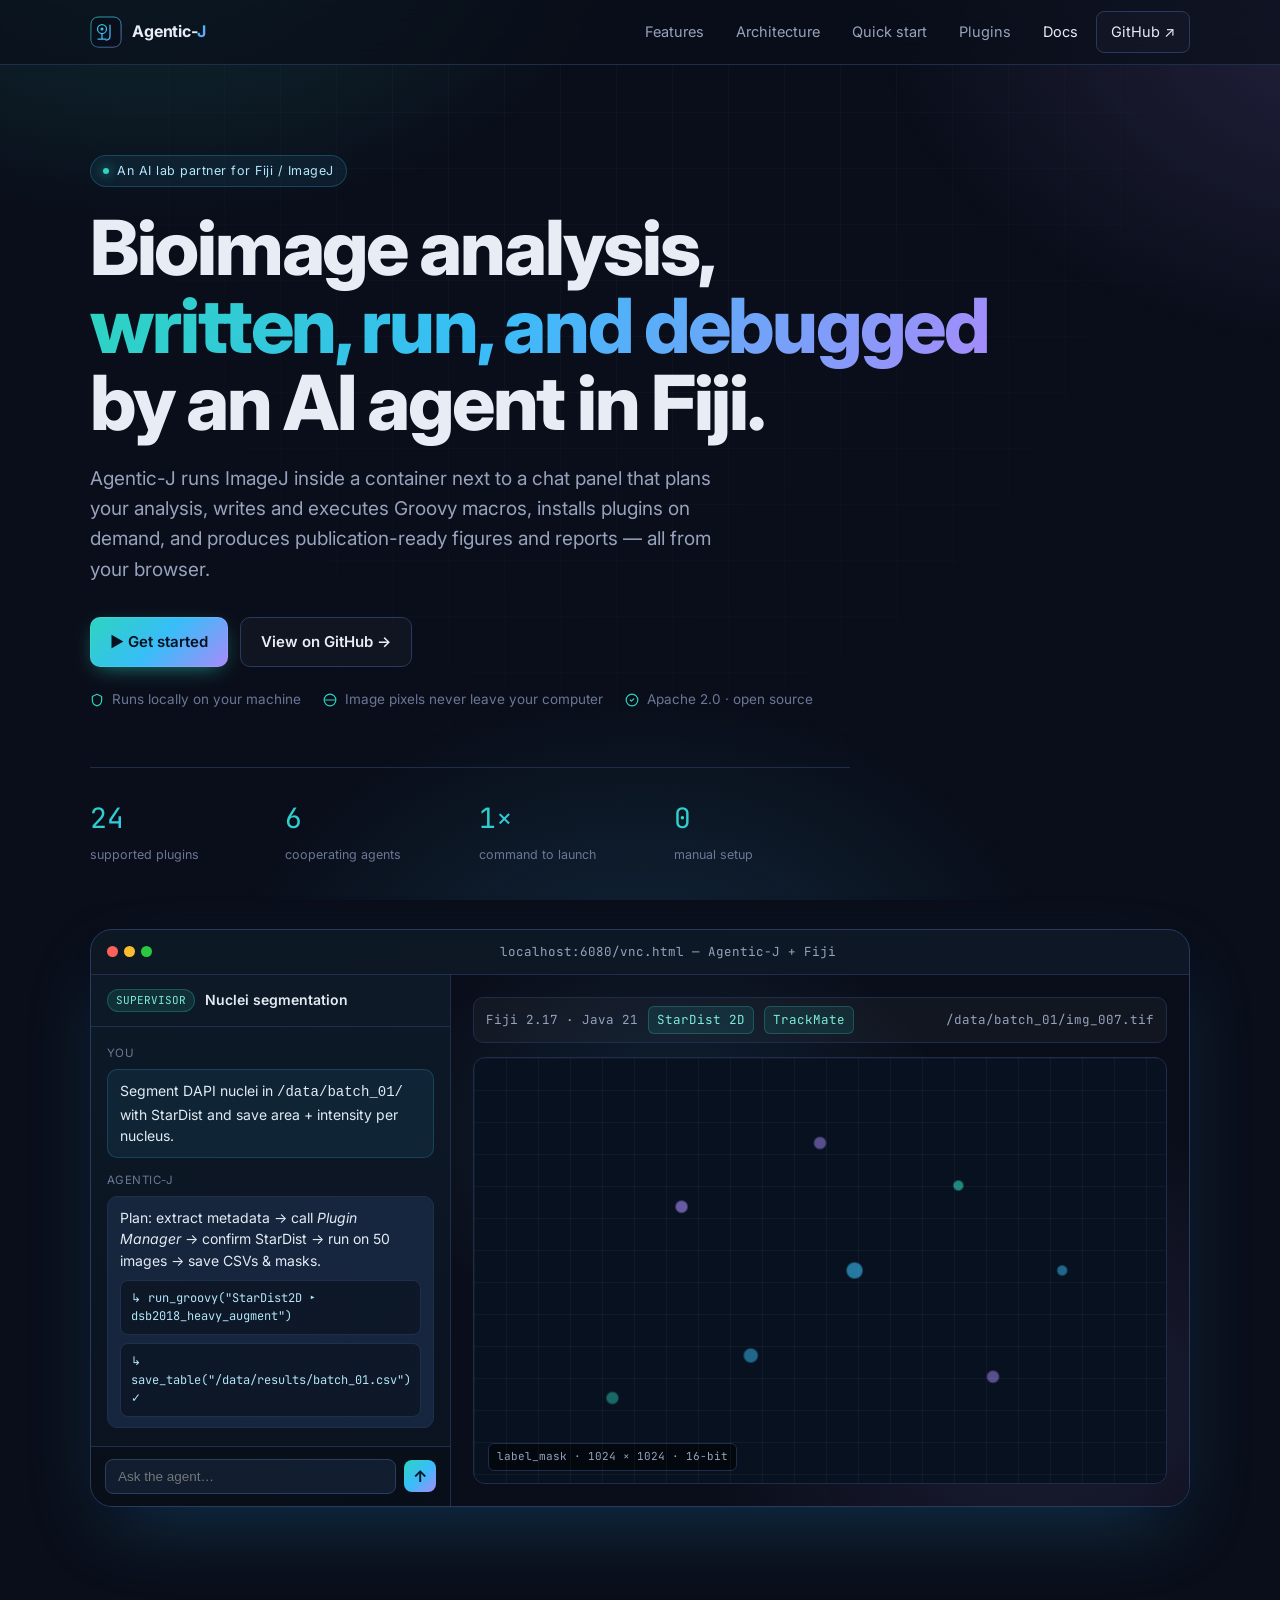
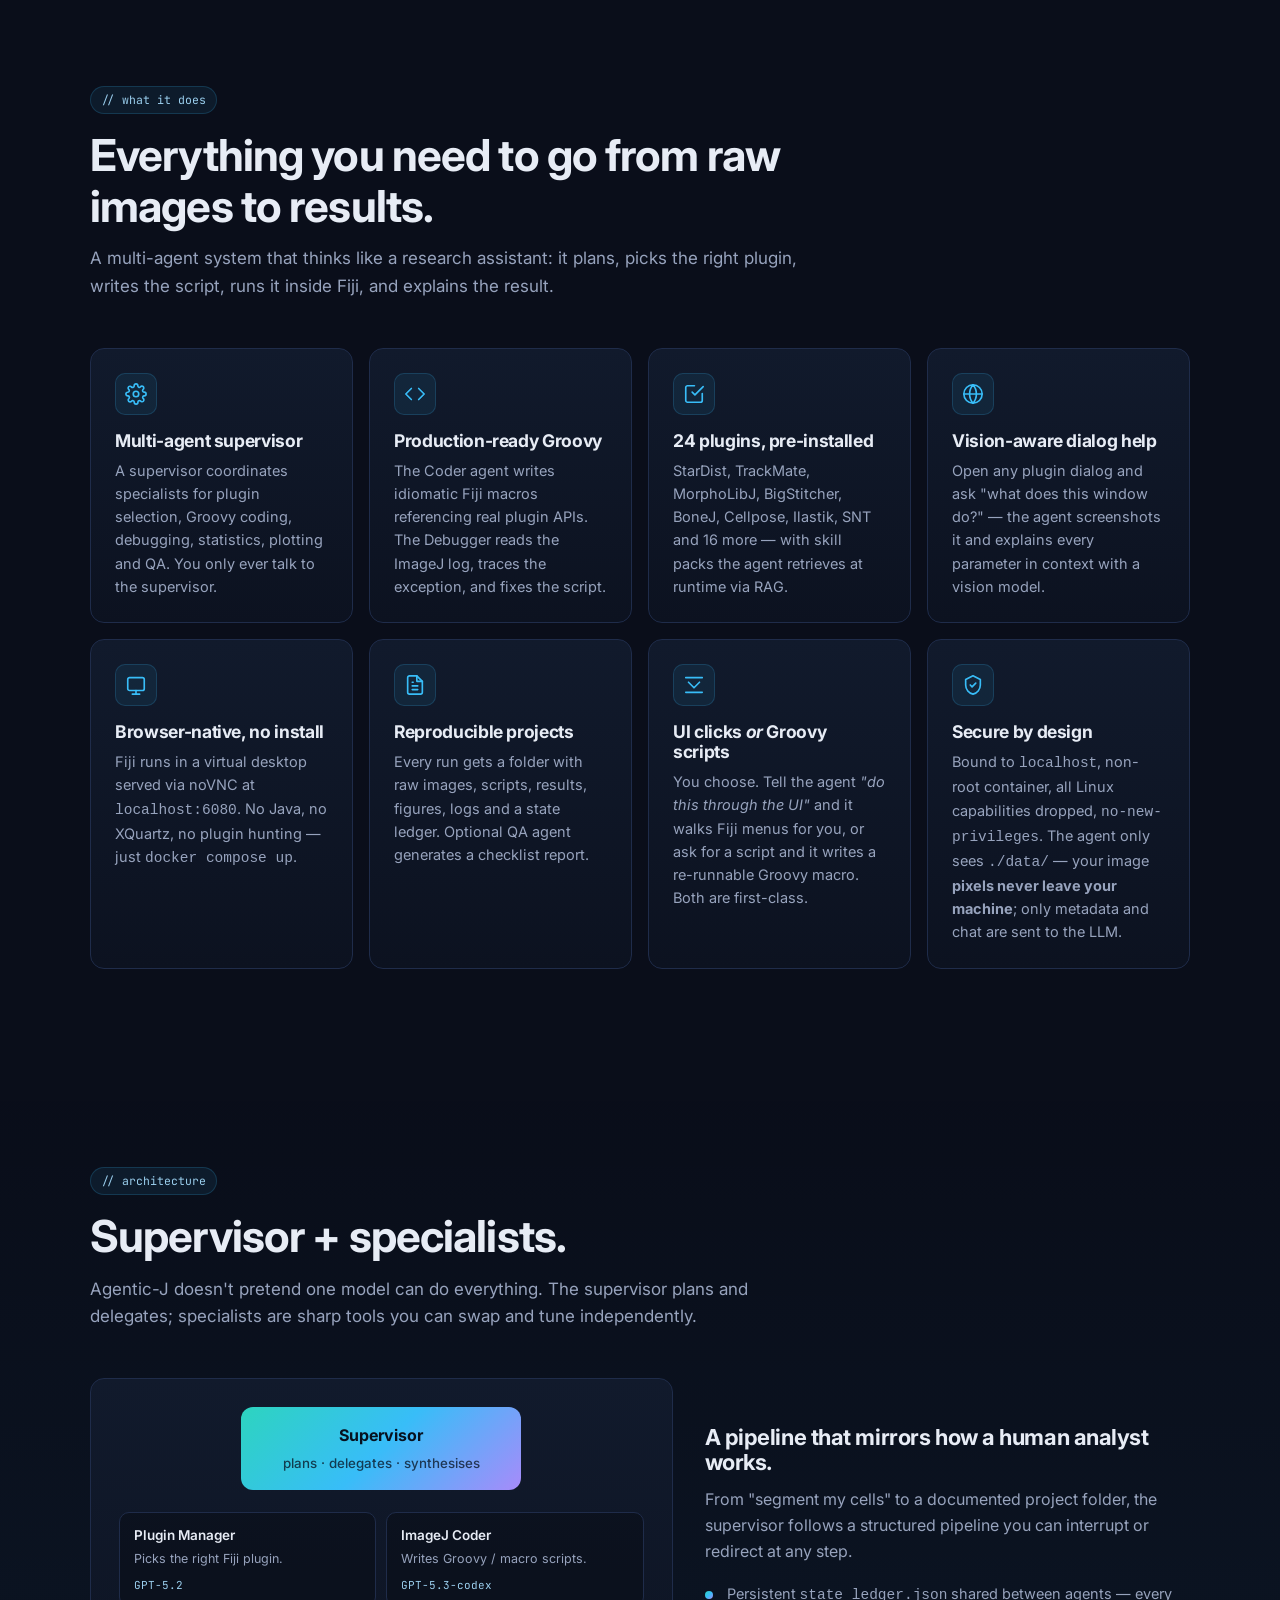
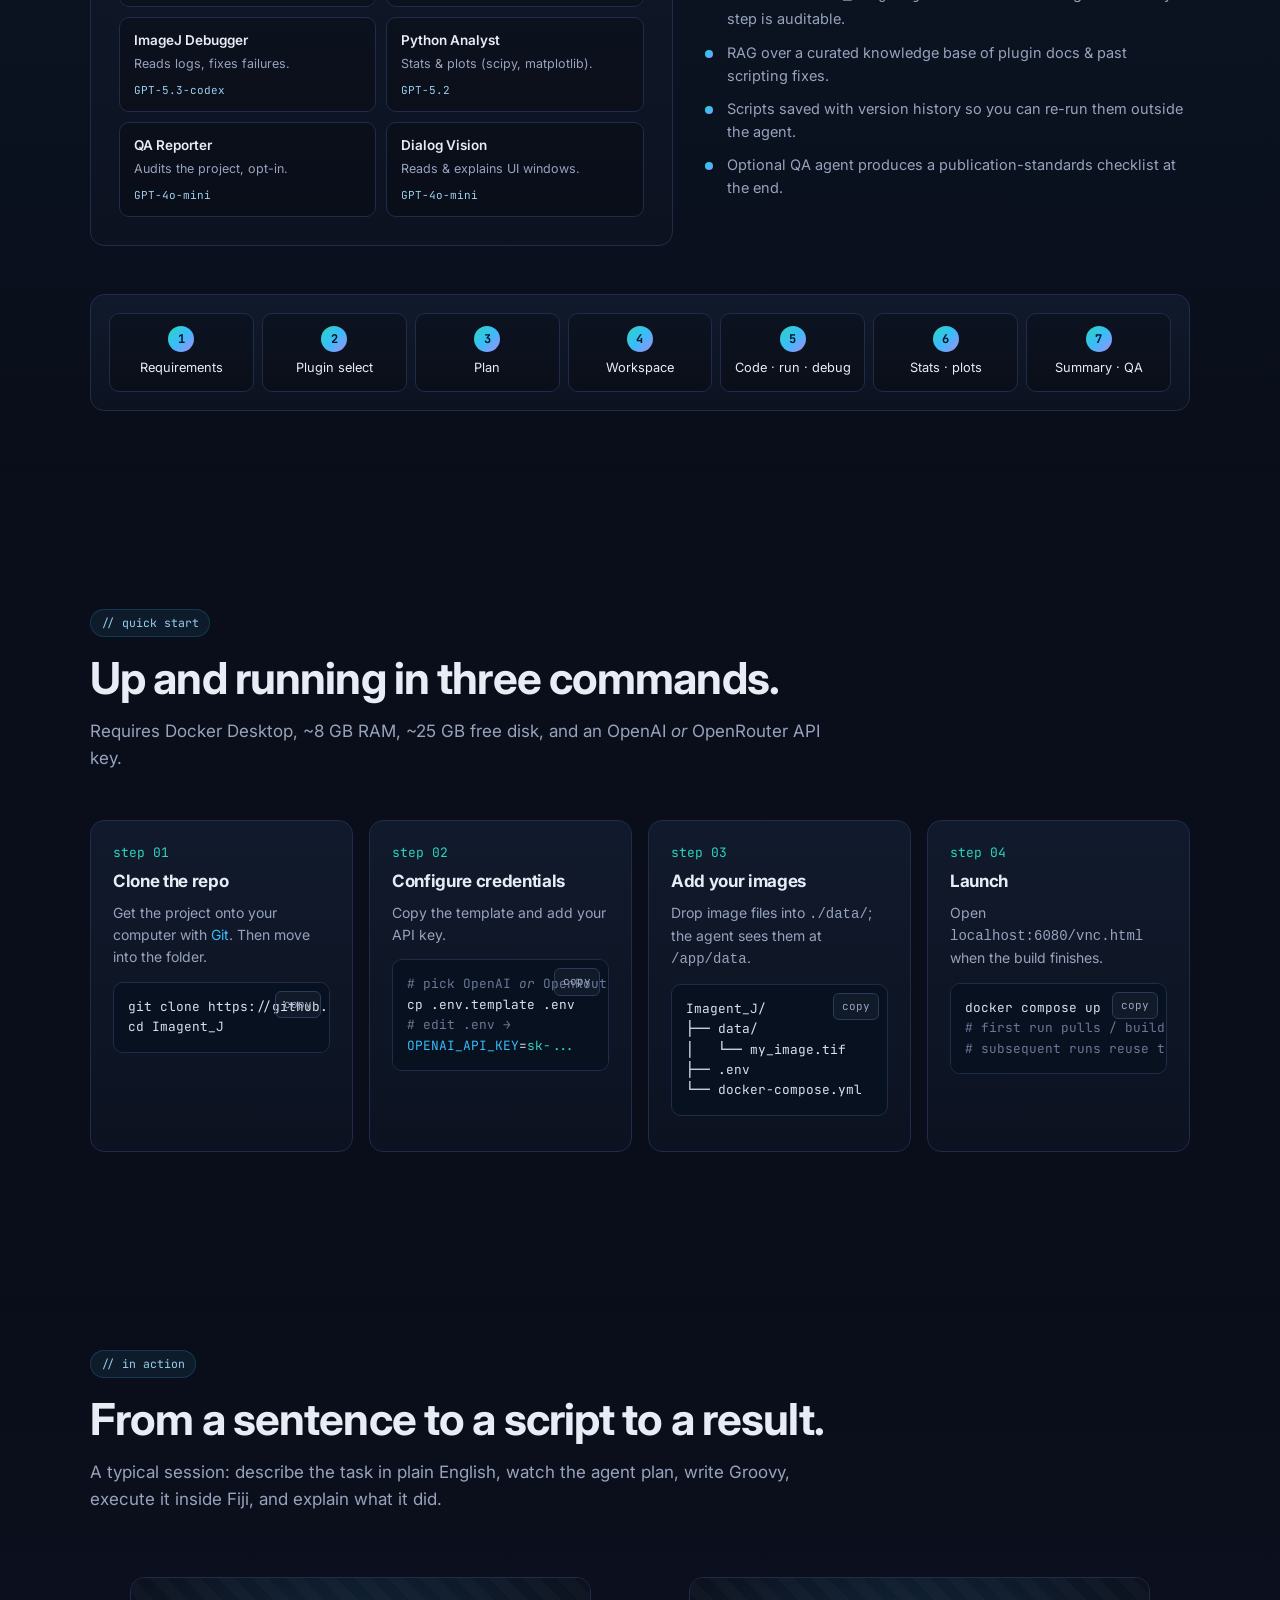
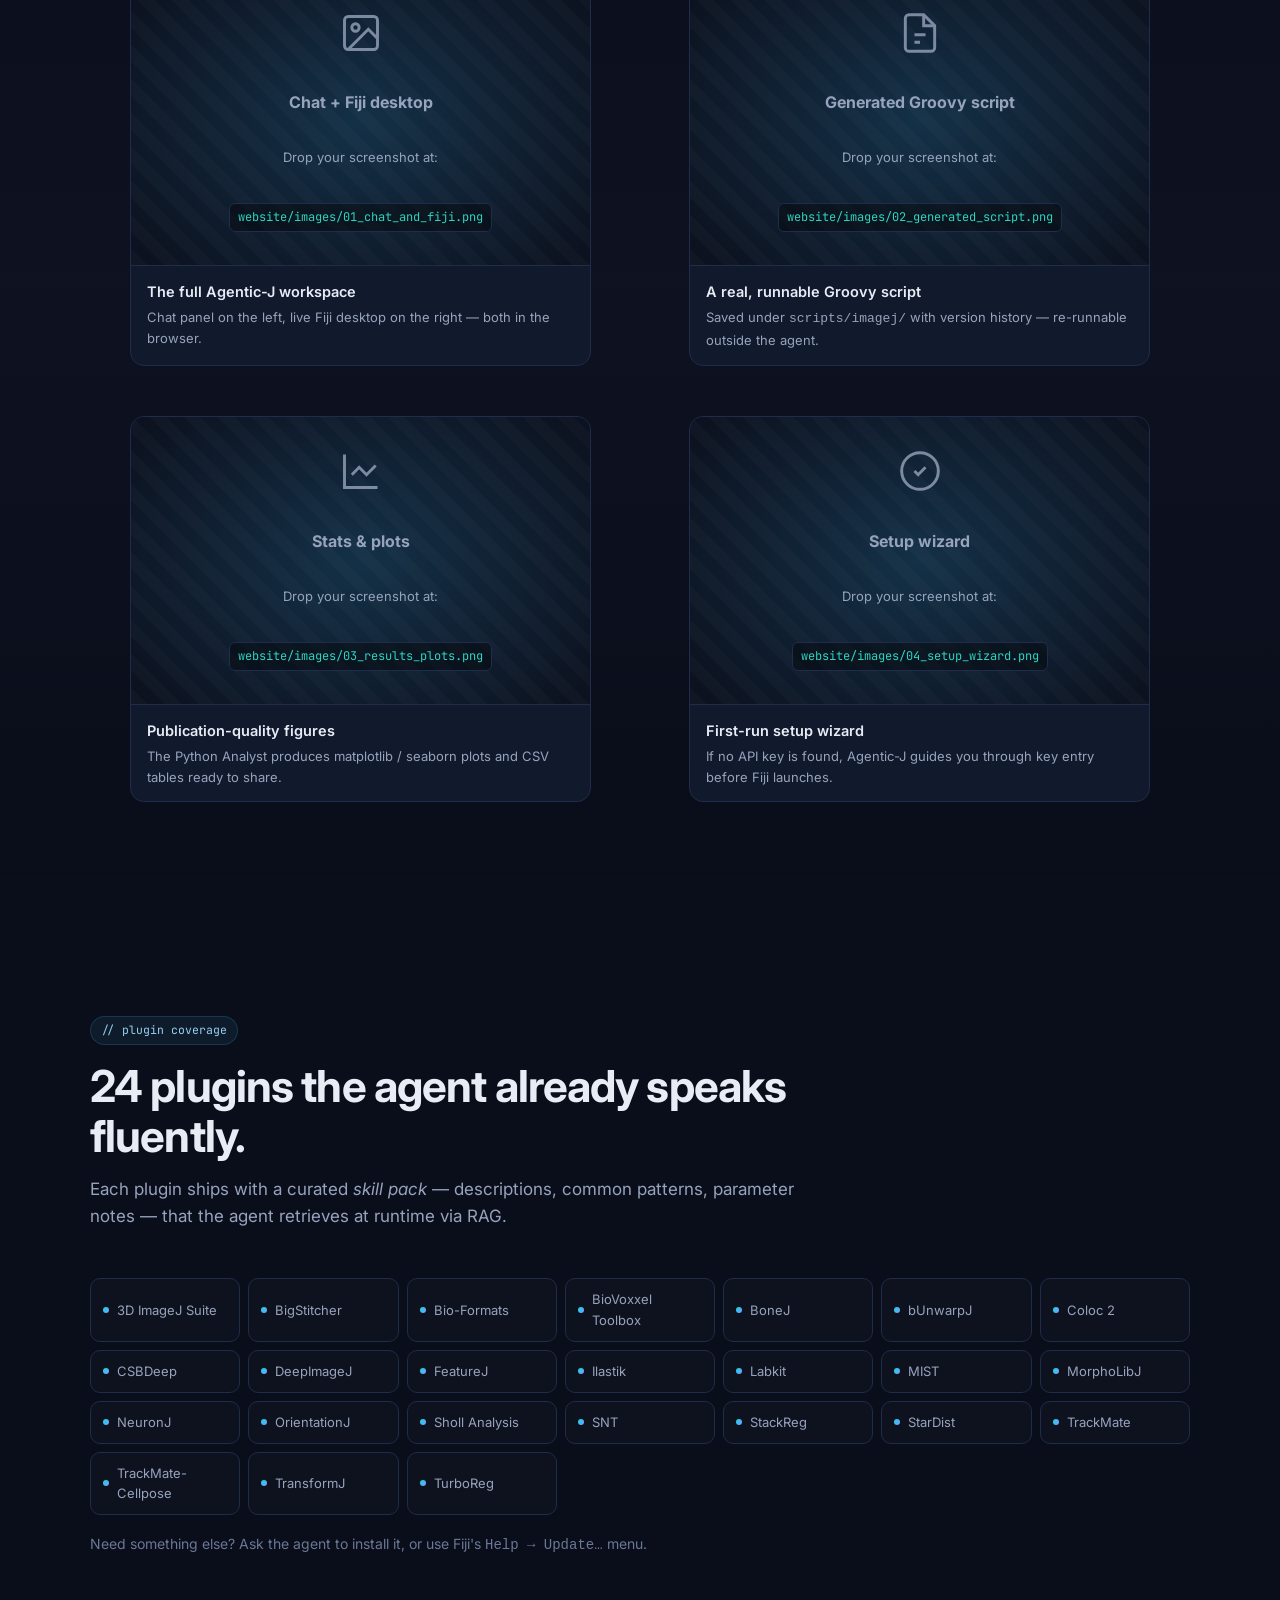
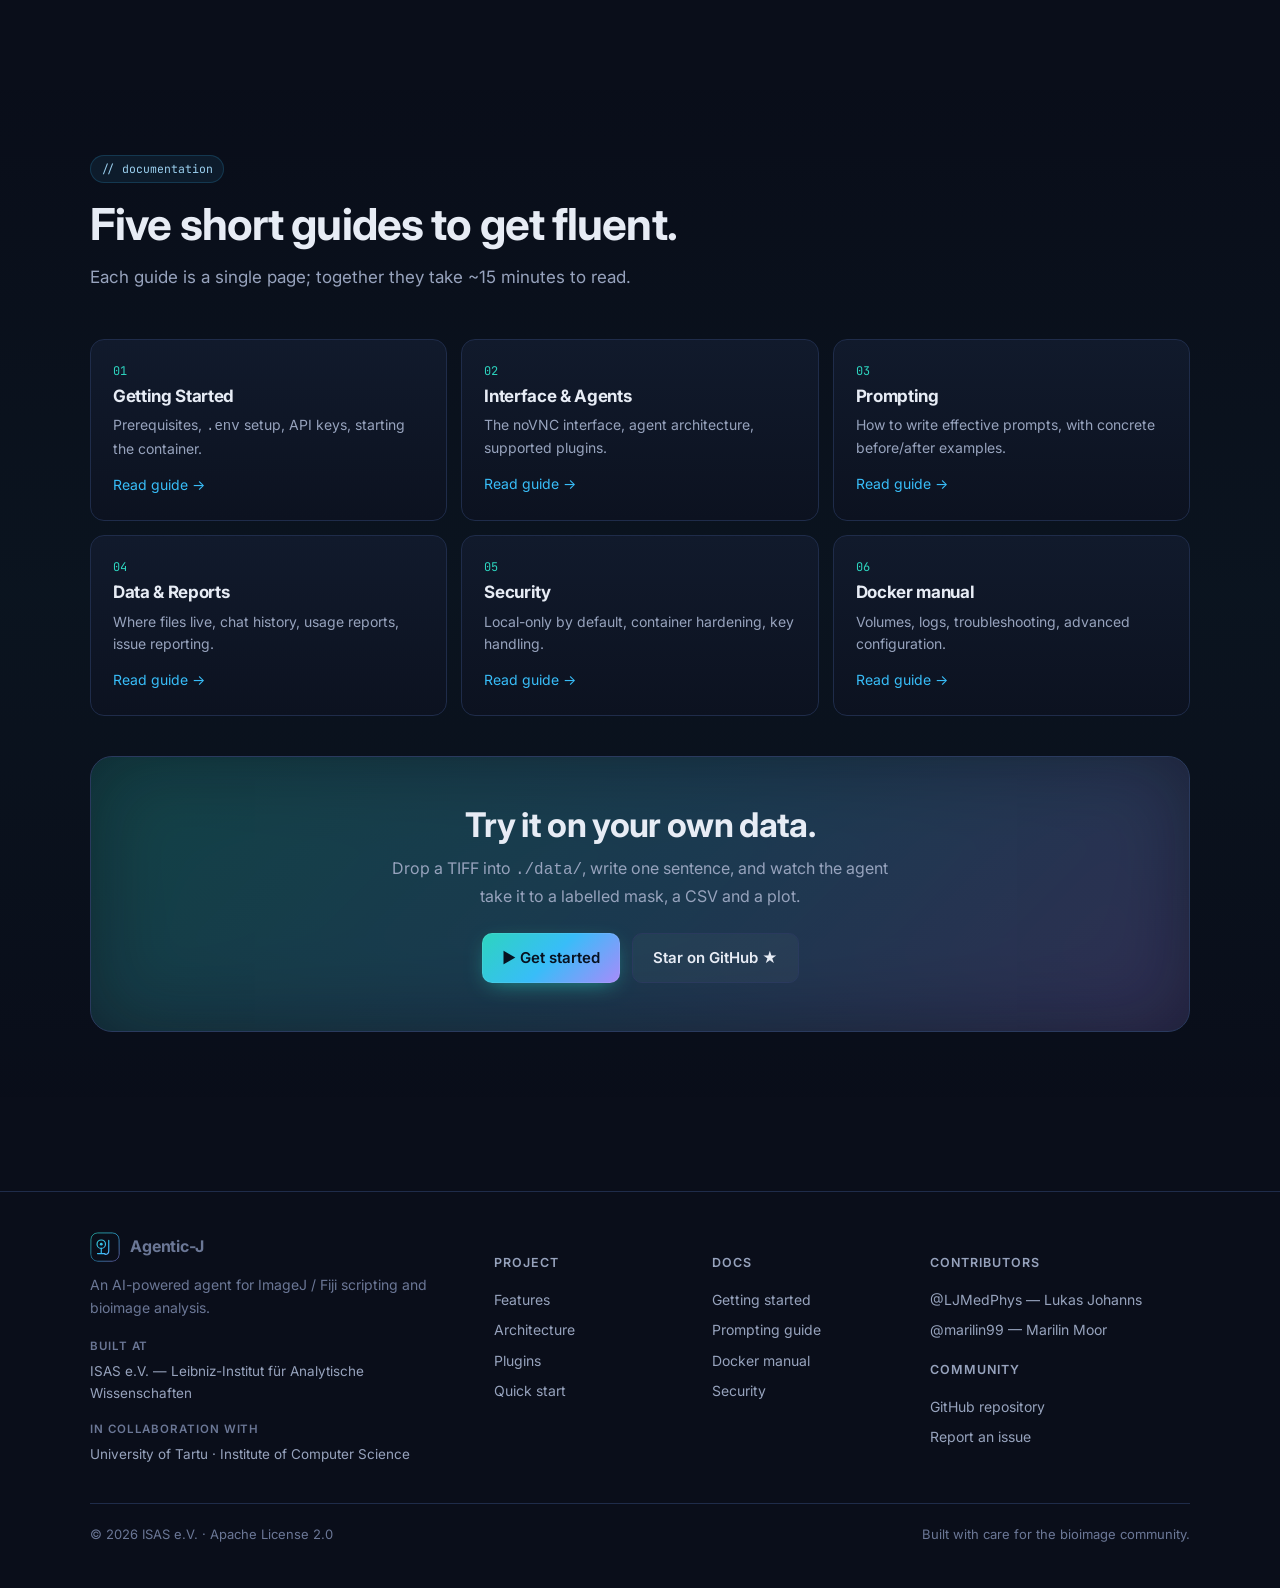
==== commit 41b833d4: "added chagnes to webpage" ====
--- a/website/index.html
+++ b/website/index.html
@@ -4,12 +4,12 @@
 <meta charset="utf-8" />
 <meta name="viewport" content="width=device-width,initial-scale=1" />
 <meta name="color-scheme" content="dark" />
-<title>ImagentJ — AI agent for Fiji & bioimage analysis</title>
-<meta name="description" content="ImagentJ is an AI-powered agent that runs Fiji inside a container and writes, executes and debugs Groovy macros for bioimage analysis. Plan, code, run, report — all from a chat panel in your browser." />
+<title>Agentic-J — AI-powered agent for microscopy image analysis</title>
+<meta name="description" content="Agentic-J is an AI-powered agent for microscopy image analysis. It runs ImageJ inside a container together with an LLM-driven chat panel that can plan analyses, write and execute Groovy macros, install plugins, and report results." />
 
 <!-- Open Graph -->
-<meta property="og:title" content="ImagentJ — AI agent for Fiji & bioimage analysis" />
-<meta property="og:description" content="Plan analyses, write & run Groovy macros, install plugins, report results — from a chat panel running next to a real Fiji desktop in your browser." />
+<meta property="og:title" content="Agentic-J — AI-powered agent for microscopy image analysis" />
+<meta property="og:description" content="Plan analyses, write & run Groovy macros, install plugins, report results — from a chat panel running next to a real ImageJ/Fiji desktop in your browser." />
 <meta property="og:type" content="website" />
 <meta name="twitter:card" content="summary_large_image" />
 
@@ -31,9 +31,9 @@
 <!-- Navbar -->
 <header class="nav">
   <div class="container nav-inner">
-    <a href="#" class="brand" aria-label="ImagentJ home">
+    <a href="#" class="brand" aria-label="Agentic-J home">
       <img src="assets/logo.svg" alt="" class="brand-logo" />
-      <span class="brand-name">Imagent<span>J</span></span>
+      <span class="brand-name">Agentic-<span>J</span></span>
     </a>
     <nav class="nav-links" aria-label="primary">
       <a href="#features">Features</a>
@@ -41,7 +41,7 @@
       <a href="#quickstart">Quick start</a>
       <a href="#plugins">Plugins</a>
       <a href="#docs">Docs</a>
-      <a href="https://github.com/" target="_blank" rel="noopener" class="nav-cta">GitHub ↗</a>
+      <a href="https://github.com/LJMedPhys/Imagent_J" target="_blank" rel="noopener" class="nav-cta">GitHub ↗</a>
     </nav>
   </div>
 </header>
@@ -62,15 +62,21 @@
     </h1>
 
     <p class="lead reveal">
-      ImagentJ runs Fiji inside a container next to a chat panel that plans your analysis,
+      Agentic-J runs ImageJ inside a container next to a chat panel that plans your analysis,
       writes and executes Groovy macros, installs plugins on demand, and produces
       publication-ready figures and reports — all from your browser.
     </p>
 
     <div class="hero-actions reveal">
       <a class="btn btn-primary" href="#quickstart">▶ Get started</a>
-      <a class="btn btn-ghost" href="https://github.com/" target="_blank" rel="noopener">View on GitHub →</a>
-    </div>
+      <a class="btn btn-ghost" href="https://github.com/LJMedPhys/Imagent_J" target="_blank" rel="noopener">View on GitHub →</a>
+    </div>
+
+    <p class="trust reveal" aria-label="Privacy and security highlights">
+      <span><svg viewBox="0 0 24 24" width="14" height="14" fill="none" stroke="currentColor" stroke-width="2" stroke-linecap="round" stroke-linejoin="round"><path d="M12 2 4 6v6c0 5 3.5 9 8 10 4.5-1 8-5 8-10V6z"/></svg> Runs locally on your machine</span>
+      <span><svg viewBox="0 0 24 24" width="14" height="14" fill="none" stroke="currentColor" stroke-width="2" stroke-linecap="round" stroke-linejoin="round"><circle cx="12" cy="12" r="10"/><path d="M4 12h16"/></svg> Image pixels never leave your computer</span>
+      <span><svg viewBox="0 0 24 24" width="14" height="14" fill="none" stroke="currentColor" stroke-width="2" stroke-linecap="round" stroke-linejoin="round"><path d="m9 12 2 2 4-4"/><circle cx="12" cy="12" r="10"/></svg> Apache 2.0 · open source</span>
+    </p>
 
     <div class="hero-stats reveal">
       <div class="stat"><div class="num">24</div><div class="lbl">supported plugins</div></div>
@@ -84,11 +90,11 @@
       <div class="window">
         <div class="win-bar">
           <div class="dots"><i></i><i></i><i></i></div>
-          <div class="url">localhost:6080/vnc.html — ImagentJ + Fiji</div>
+          <div class="url">localhost:6080/vnc.html — Agentic-J + Fiji</div>
         </div>
         <div class="win-body">
           <!-- Chat panel -->
-          <aside class="chat" aria-label="ImagentJ chat panel">
+          <aside class="chat" aria-label="Agentic-J chat panel">
             <div class="chat-head">
               <span class="badge">SUPERVISOR</span>
               <span class="ttl">Nuclei segmentation</span>
@@ -99,7 +105,7 @@
                 <div class="bubble">Segment DAPI nuclei in <code>/data/batch_01/</code> with StarDist and save area + intensity per nucleus.</div>
               </div>
               <div class="msg agent">
-                <div class="who">IMAGENTJ</div>
+                <div class="who">AGENTIC-J</div>
                 <div class="bubble">
                   Plan: extract metadata → call <em>Plugin Manager</em> → confirm StarDist → run on 50 images → save CSVs &amp; masks.
                   <div class="tool">↳ run_groovy("StarDist2D ▸ dsb2018_heavy_augment")</div>
@@ -191,6 +197,22 @@
         <h3>Reproducible projects</h3>
         <p>Every run gets a folder with raw images, scripts, results, figures, logs and a state ledger. Optional QA agent generates a checklist report.</p>
       </div>
+
+      <div class="feature reveal">
+        <div class="ico">
+          <svg width="22" height="22" viewBox="0 0 24 24" fill="none" stroke="currentColor" stroke-width="1.8" stroke-linecap="round" stroke-linejoin="round"><path d="m6 9 6 6 6-6"/><path d="M3 4h18"/><path d="M3 20h18"/></svg>
+        </div>
+        <h3>UI clicks <em>or</em> Groovy scripts</h3>
+        <p>You choose. Tell the agent <em>"do this through the UI"</em> and it walks Fiji menus for you, or ask for a script and it writes a re-runnable Groovy macro. Both are first-class.</p>
+      </div>
+
+      <div class="feature reveal">
+        <div class="ico">
+          <svg width="22" height="22" viewBox="0 0 24 24" fill="none" stroke="currentColor" stroke-width="1.8" stroke-linecap="round" stroke-linejoin="round"><path d="M12 2 4 6v6c0 5 3.5 9 8 10 4.5-1 8-5 8-10V6z"/><path d="m9 12 2 2 4-4"/></svg>
+        </div>
+        <h3>Secure by design</h3>
+        <p>Bound to <code>localhost</code>, non-root container, all Linux capabilities dropped, <code>no-new-privileges</code>. The agent only sees <code>./data/</code> — your image <strong>pixels never leave your machine</strong>; only metadata and chat are sent to the LLM.</p>
+      </div>
     </div>
   </div>
 </section>
@@ -202,7 +224,7 @@
       <span class="section-tag">// architecture</span>
       <h2 class="section-title">Supervisor + specialists.</h2>
       <p class="section-sub">
-        ImagentJ doesn't pretend one model can do everything. The supervisor plans and
+        Agentic-J doesn't pretend one model can do everything. The supervisor plans and
         delegates; specialists are sharp tools you can swap and tune independently.
       </p>
     </div>
@@ -285,6 +307,14 @@
     <div class="qs-grid">
       <div class="qs-step reveal">
         <span class="num">step 01</span>
+        <h4>Clone the repo</h4>
+        <p>Get the project onto your computer with <a href="https://git-scm.com/downloads" target="_blank" rel="noopener" style="color:var(--accent-2)">Git</a>. Then move into the folder.</p>
+        <pre class="code"><button class="copy" data-copy>copy</button>git clone https://github.com/LJMedPhys/Imagent_J.git
+cd Imagent_J</pre>
+      </div>
+
+      <div class="qs-step reveal">
+        <span class="num">step 02</span>
         <h4>Configure credentials</h4>
         <p>Copy the template and add your API key.</p>
         <pre class="code"><button class="copy" data-copy>copy</button><span class="tok-c"># pick OpenAI <em>or</em> OpenRouter</span>
@@ -294,10 +324,10 @@
       </div>
 
       <div class="qs-step reveal">
-        <span class="num">step 02</span>
+        <span class="num">step 03</span>
         <h4>Add your images</h4>
         <p>Drop image files into <code>./data/</code>; the agent sees them at <code>/app/data</code>.</p>
-        <pre class="code"><button class="copy" data-copy>copy</button>project-root/
+        <pre class="code"><button class="copy" data-copy>copy</button>Imagent_J/
 ├── data/
 │   └── my_image.tif
 ├── .env
@@ -305,7 +335,7 @@
       </div>
 
       <div class="qs-step reveal">
-        <span class="num">step 03</span>
+        <span class="num">step 04</span>
         <h4>Launch</h4>
         <p>Open <code>localhost:6080/vnc.html</code> when the build finishes.</p>
         <pre class="code"><button class="copy" data-copy>copy</button>docker compose up
@@ -335,7 +365,7 @@
           <code>website/images/01_chat_and_fiji.png</code>
         </div>
         <figcaption class="caption">
-          <span class="ttl">The full ImagentJ workspace</span>
+          <span class="ttl">The full Agentic-J workspace</span>
           <span class="sub">Chat panel on the left, live Fiji desktop on the right — both in the browser.</span>
         </figcaption>
       </figure>
@@ -375,7 +405,7 @@
         </div>
         <figcaption class="caption">
           <span class="ttl">First-run setup wizard</span>
-          <span class="sub">If no API key is found, ImagentJ guides you through key entry before Fiji launches.</span>
+          <span class="sub">If no API key is found, Agentic-J guides you through key entry before Fiji launches.</span>
         </figcaption>
       </figure>
     </div>
@@ -432,37 +462,37 @@
     </div>
 
     <div class="doc-grid">
-      <a class="doc-card reveal" href="https://github.com/" target="_blank" rel="noopener">
+      <a class="doc-card reveal" href="https://github.com/LJMedPhys/Imagent_J/blob/main/user_guide/01_getting_started.md" target="_blank" rel="noopener">
         <span class="num">01</span>
         <h4>Getting Started</h4>
         <p>Prerequisites, <code>.env</code> setup, API keys, starting the container.</p>
         <span class="arrow">Read guide →</span>
       </a>
-      <a class="doc-card reveal" href="https://github.com/" target="_blank" rel="noopener">
+      <a class="doc-card reveal" href="https://github.com/LJMedPhys/Imagent_J/blob/main/user_guide/02_interface_and_agents.md" target="_blank" rel="noopener">
         <span class="num">02</span>
         <h4>Interface &amp; Agents</h4>
         <p>The noVNC interface, agent architecture, supported plugins.</p>
         <span class="arrow">Read guide →</span>
       </a>
-      <a class="doc-card reveal" href="https://github.com/" target="_blank" rel="noopener">
+      <a class="doc-card reveal" href="https://github.com/LJMedPhys/Imagent_J/blob/main/user_guide/03_prompting.md" target="_blank" rel="noopener">
         <span class="num">03</span>
         <h4>Prompting</h4>
         <p>How to write effective prompts, with concrete before/after examples.</p>
         <span class="arrow">Read guide →</span>
       </a>
-      <a class="doc-card reveal" href="https://github.com/" target="_blank" rel="noopener">
+      <a class="doc-card reveal" href="https://github.com/LJMedPhys/Imagent_J/blob/main/user_guide/04_data_history_and_reports.md" target="_blank" rel="noopener">
         <span class="num">04</span>
         <h4>Data &amp; Reports</h4>
         <p>Where files live, chat history, usage reports, issue reporting.</p>
         <span class="arrow">Read guide →</span>
       </a>
-      <a class="doc-card reveal" href="https://github.com/" target="_blank" rel="noopener">
+      <a class="doc-card reveal" href="https://github.com/LJMedPhys/Imagent_J/blob/main/user_guide/05_security.md" target="_blank" rel="noopener">
         <span class="num">05</span>
         <h4>Security</h4>
         <p>Local-only by default, container hardening, key handling.</p>
         <span class="arrow">Read guide →</span>
       </a>
-      <a class="doc-card reveal" href="https://github.com/" target="_blank" rel="noopener">
+      <a class="doc-card reveal" href="https://github.com/LJMedPhys/Imagent_J/blob/main/DOCKER_MANUAL.md" target="_blank" rel="noopener">
         <span class="num">06</span>
         <h4>Docker manual</h4>
         <p>Volumes, logs, troubleshooting, advanced configuration.</p>
@@ -475,7 +505,7 @@
       <p>Drop a TIFF into <code>./data/</code>, write one sentence, and watch the agent take it to a labelled mask, a CSV and a plot.</p>
       <div class="actions">
         <a class="btn btn-primary" href="#quickstart">▶ Get started</a>
-        <a class="btn btn-ghost" href="https://github.com/" target="_blank" rel="noopener">Star on GitHub ★</a>
+        <a class="btn btn-ghost" href="https://github.com/LJMedPhys/Imagent_J" target="_blank" rel="noopener">Star on GitHub ★</a>
       </div>
     </div>
   </div>
@@ -487,16 +517,23 @@
 <footer>
   <div class="container">
     <div class="foot-grid">
-      <div>
-        <div class="brand-row" style="margin-bottom:10px">
+      <div class="foot-brand">
+        <div class="brand-row" style="margin-bottom:12px">
           <img src="assets/logo.svg" alt="" />
-          <strong>ImagentJ</strong>
-        </div>
-        <p style="font-size:14px;max-width:340px">
+          <strong>Agentic-J</strong>
+        </div>
+        <p style="font-size:14px;max-width:360px">
           An AI-powered agent for ImageJ / Fiji scripting and bioimage analysis.
-          Built at <a style="color:var(--accent-2)" href="https://www.isas.de/" target="_blank" rel="noopener">ISAS e.V.</a>
         </p>
-      </div>
+
+        <div class="affiliations">
+          <h5>Built at</h5>
+          <a href="https://www.isas.de/" target="_blank" rel="noopener">ISAS e.V. — Leibniz-Institut für Analytische Wissenschaften</a>
+          <h5 style="margin-top:14px">In collaboration with</h5>
+          <a href="https://cs.ut.ee/en" target="_blank" rel="noopener">University of Tartu · Institute of Computer Science</a>
+        </div>
+      </div>
+
       <div>
         <h5>Project</h5>
         <a href="#features">Features</a>
@@ -504,23 +541,27 @@
         <a href="#plugins">Plugins</a>
         <a href="#quickstart">Quick start</a>
       </div>
+
       <div>
         <h5>Docs</h5>
-        <a href="https://github.com/" target="_blank" rel="noopener">Getting started</a>
-        <a href="https://github.com/" target="_blank" rel="noopener">Prompting guide</a>
-        <a href="https://github.com/" target="_blank" rel="noopener">Docker manual</a>
-        <a href="https://github.com/" target="_blank" rel="noopener">Security</a>
-      </div>
+        <a href="https://github.com/LJMedPhys/Imagent_J/blob/main/user_guide/01_getting_started.md" target="_blank" rel="noopener">Getting started</a>
+        <a href="https://github.com/LJMedPhys/Imagent_J/blob/main/user_guide/03_prompting.md" target="_blank" rel="noopener">Prompting guide</a>
+        <a href="https://github.com/LJMedPhys/Imagent_J/blob/main/DOCKER_MANUAL.md" target="_blank" rel="noopener">Docker manual</a>
+        <a href="https://github.com/LJMedPhys/Imagent_J/blob/main/user_guide/05_security.md" target="_blank" rel="noopener">Security</a>
+      </div>
+
       <div>
-        <h5>Community</h5>
-        <a href="https://github.com/" target="_blank" rel="noopener">GitHub</a>
+        <h5>Contributors</h5>
+        <a href="https://github.com/LJMedPhys" target="_blank" rel="noopener">@LJMedPhys — Lukas Johanns</a>
+        <a href="https://github.com/marilin99" target="_blank" rel="noopener">@marilin99 — Marilin Moor</a>
+        <h5 style="margin-top:14px">Community</h5>
+        <a href="https://github.com/LJMedPhys/Imagent_J" target="_blank" rel="noopener">GitHub repository</a>
         <a href="mailto:agentj.help@gmail.com">Report an issue</a>
-        <a href="https://www.isas.de/" target="_blank" rel="noopener">ISAS e.V.</a>
       </div>
     </div>
     <div class="foot-bottom">
-      <span>© 2026 ISAS e.V. — Apache License 2.0</span>
-      <span>Built with ❤ for the bioimage community.</span>
+      <span>© 2026 ISAS e.V. · Apache License 2.0</span>
+      <span>Built with care for the bioimage community.</span>
     </div>
   </div>
 </footer>
--- a/website/css/styles.css
+++ b/website/css/styles.css
@@ -1,5 +1,5 @@
 /* =========================================================
-   ImagentJ — Landing page
+   Agentic-J — Landing page
    Modern scientific dark theme
    ========================================================= */
 
@@ -201,6 +201,14 @@
 }
 .hero-actions { margin-top: 32px; display: flex; gap: 12px; flex-wrap: wrap; }
 
+.trust {
+  margin-top: 22px;
+  display: flex; flex-wrap: wrap; gap: 18px 22px;
+  font-size: 13.5px; color: var(--text-faint);
+}
+.trust span { display: inline-flex; align-items: center; gap: 8px; }
+.trust svg { color: var(--accent); flex-shrink: 0; }
+
 .hero-stats {
   margin-top: 56px;
   display: grid; grid-template-columns: repeat(4, minmax(0, 1fr)); gap: 18px;
@@ -387,10 +395,11 @@
 /* ---------- Features grid ---------- */
 .features {
   display: grid; gap: 16px;
-  grid-template-columns: repeat(3, minmax(0, 1fr));
-}
-@media (max-width: 920px) { .features { grid-template-columns: repeat(2, 1fr); } }
-@media (max-width: 620px) { .features { grid-template-columns: 1fr; } }
+  grid-template-columns: repeat(4, minmax(0, 1fr));
+}
+@media (max-width: 1100px) { .features { grid-template-columns: repeat(3, 1fr); } }
+@media (max-width: 820px)  { .features { grid-template-columns: repeat(2, 1fr); } }
+@media (max-width: 520px)  { .features { grid-template-columns: 1fr; } }
 
 .feature {
   position: relative;
@@ -514,9 +523,10 @@
 /* ---------- Quick start ---------- */
 .qs-grid {
   display: grid; gap: 16px;
-  grid-template-columns: repeat(3, minmax(0, 1fr));
-}
-@media (max-width: 880px) { .qs-grid { grid-template-columns: 1fr; } }
+  grid-template-columns: repeat(4, minmax(0, 1fr));
+}
+@media (max-width: 1100px) { .qs-grid { grid-template-columns: repeat(2, 1fr); } }
+@media (max-width: 600px)  { .qs-grid { grid-template-columns: 1fr; } }
 .qs-step {
   padding: 22px;
   border-radius: var(--radius);
@@ -672,9 +682,10 @@
   color: var(--text-faint);
 }
 .foot-grid {
-  display: grid; grid-template-columns: 1.5fr 1fr 1fr 1fr; gap: 28px;
-}
-@media (max-width: 720px) { .foot-grid { grid-template-columns: 1fr 1fr; } }
+  display: grid; grid-template-columns: 2fr 1fr 1fr 1.4fr; gap: 32px;
+}
+@media (max-width: 880px) { .foot-grid { grid-template-columns: 1fr 1fr; } }
+@media (max-width: 520px) { .foot-grid { grid-template-columns: 1fr; } }
 .foot-grid h5 {
   font-size: 12.5px; text-transform: uppercase; letter-spacing: .08em;
   color: var(--text-muted); font-weight: 600;
@@ -682,6 +693,28 @@
 }
 .foot-grid a { display: block; padding: 4px 0; color: var(--text-muted); font-size: 14px; }
 .foot-grid a:hover { color: var(--text); }
+
+/* Footer brand row — logo size fix */
+.foot-brand .brand-row {
+  display: inline-flex; align-items: center; gap: 10px;
+}
+.foot-brand .brand-row img {
+  width: 30px; height: 30px; border-radius: 8px; flex: 0 0 30px;
+}
+.foot-brand .brand-row strong { font-size: 16px; letter-spacing: -.01em; }
+
+/* Affiliations block */
+.affiliations { margin-top: 18px; }
+.affiliations h5 {
+  font-size: 11.5px; text-transform: uppercase; letter-spacing: .08em;
+  color: var(--text-faint); font-weight: 600;
+  margin: 0 0 6px;
+}
+.affiliations a {
+  padding: 0; color: var(--text-muted); font-size: 13.5px;
+  border-bottom: 1px dotted transparent;
+}
+.affiliations a:hover { color: var(--accent-2); border-bottom-color: var(--accent-2); }
 .foot-bottom {
   margin-top: 36px; padding-top: 20px;
   border-top: 1px solid var(--border);
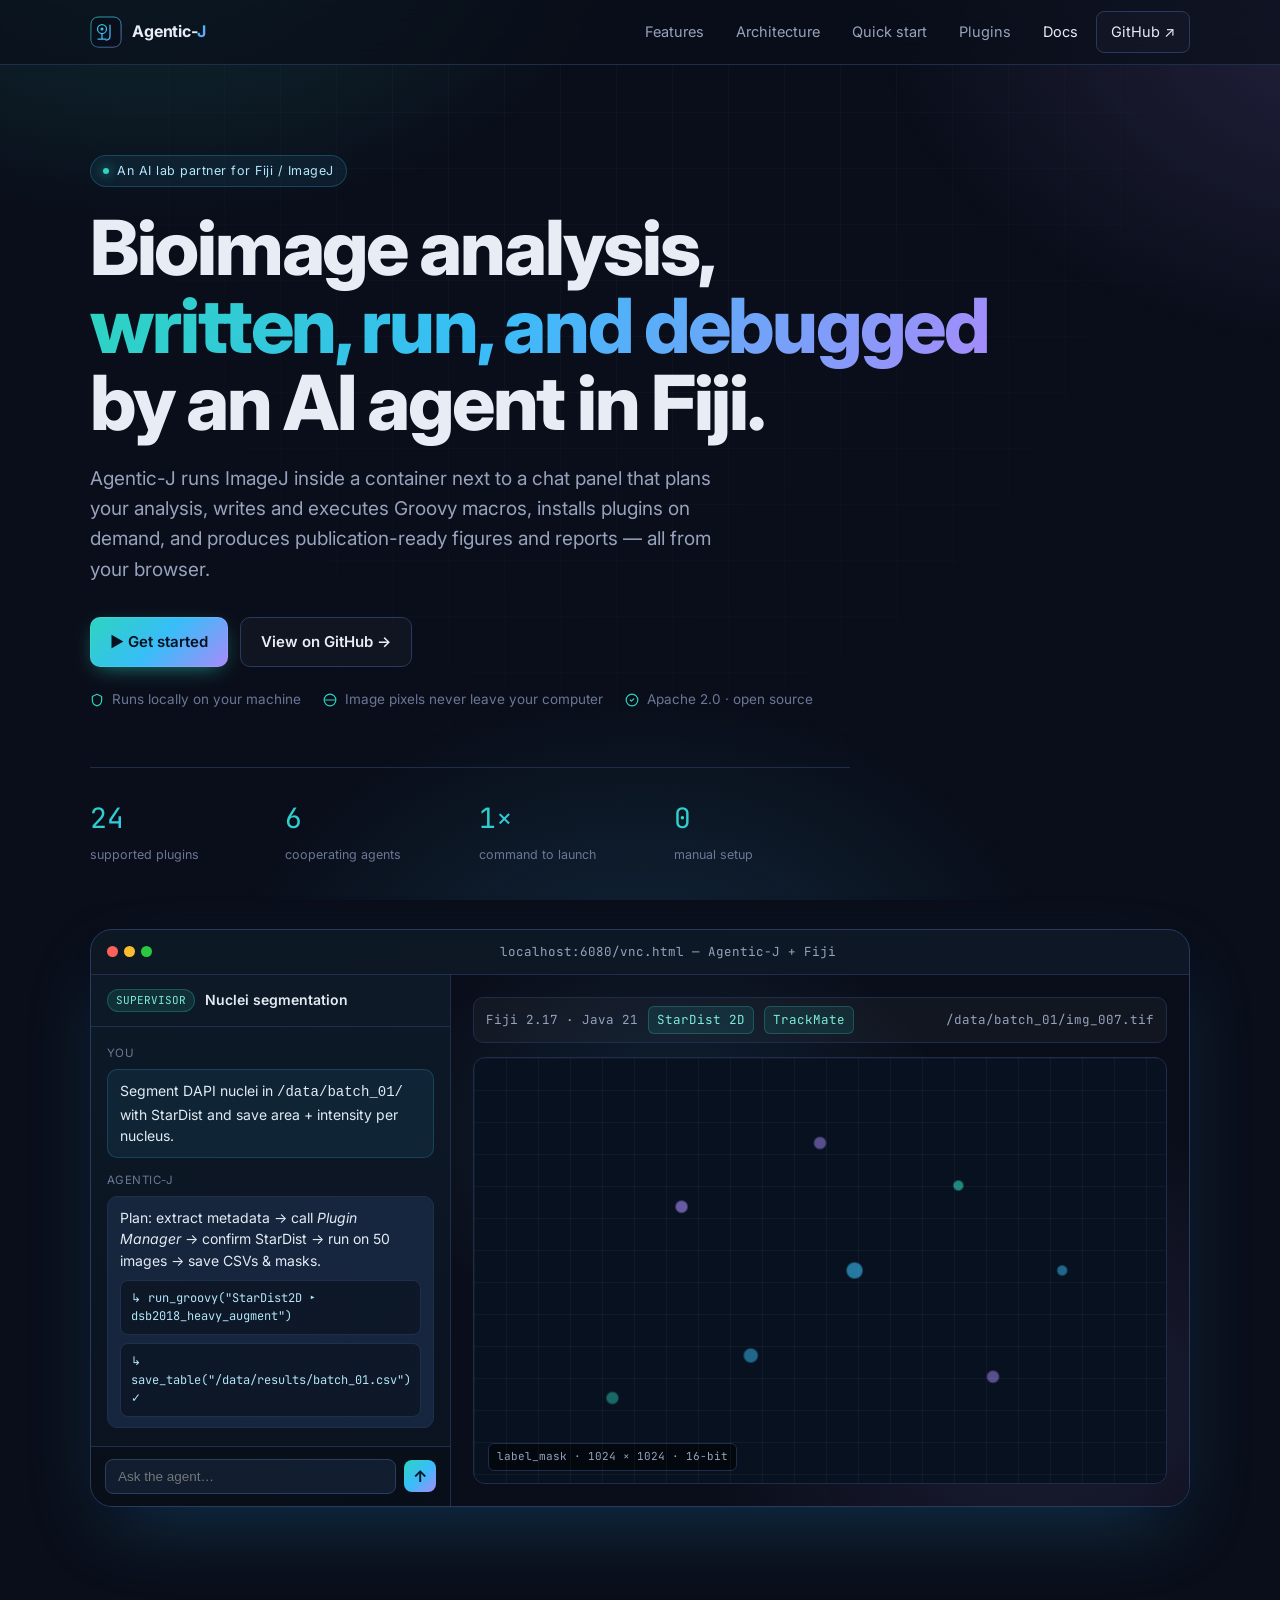
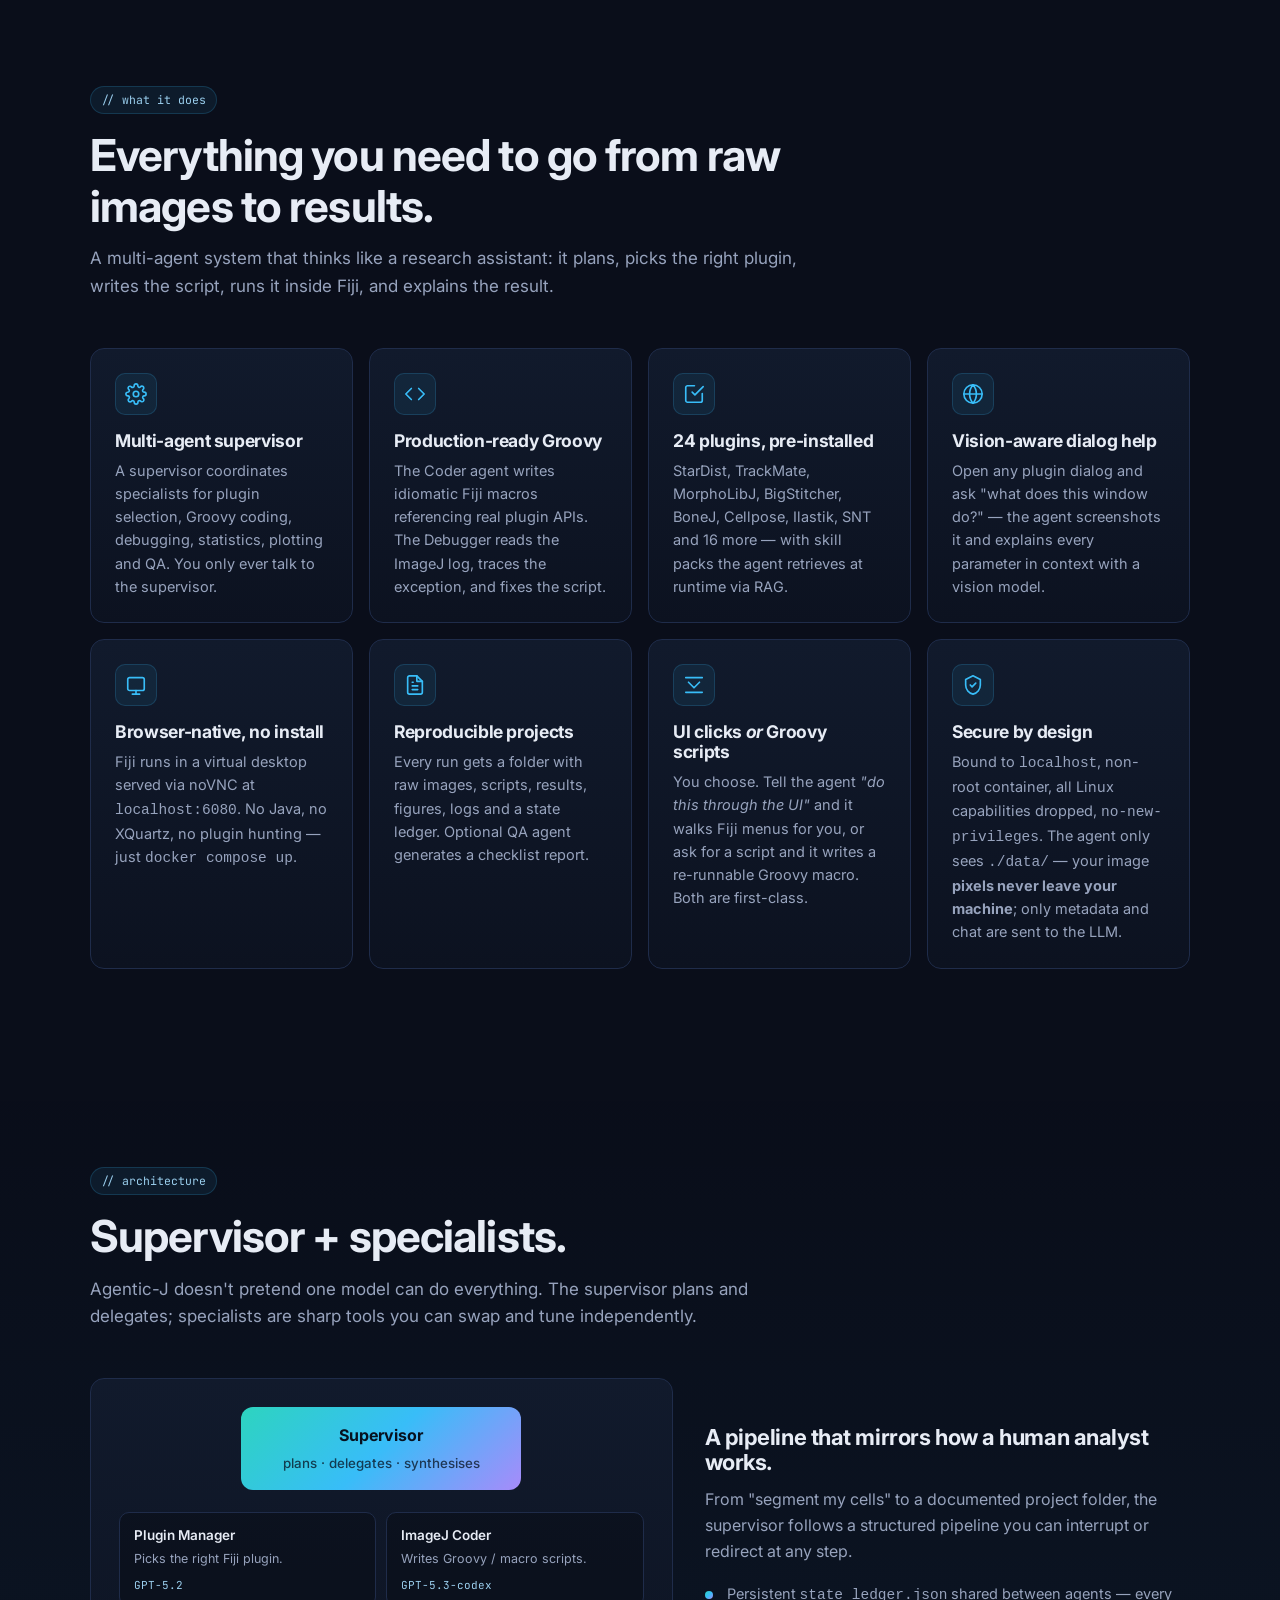
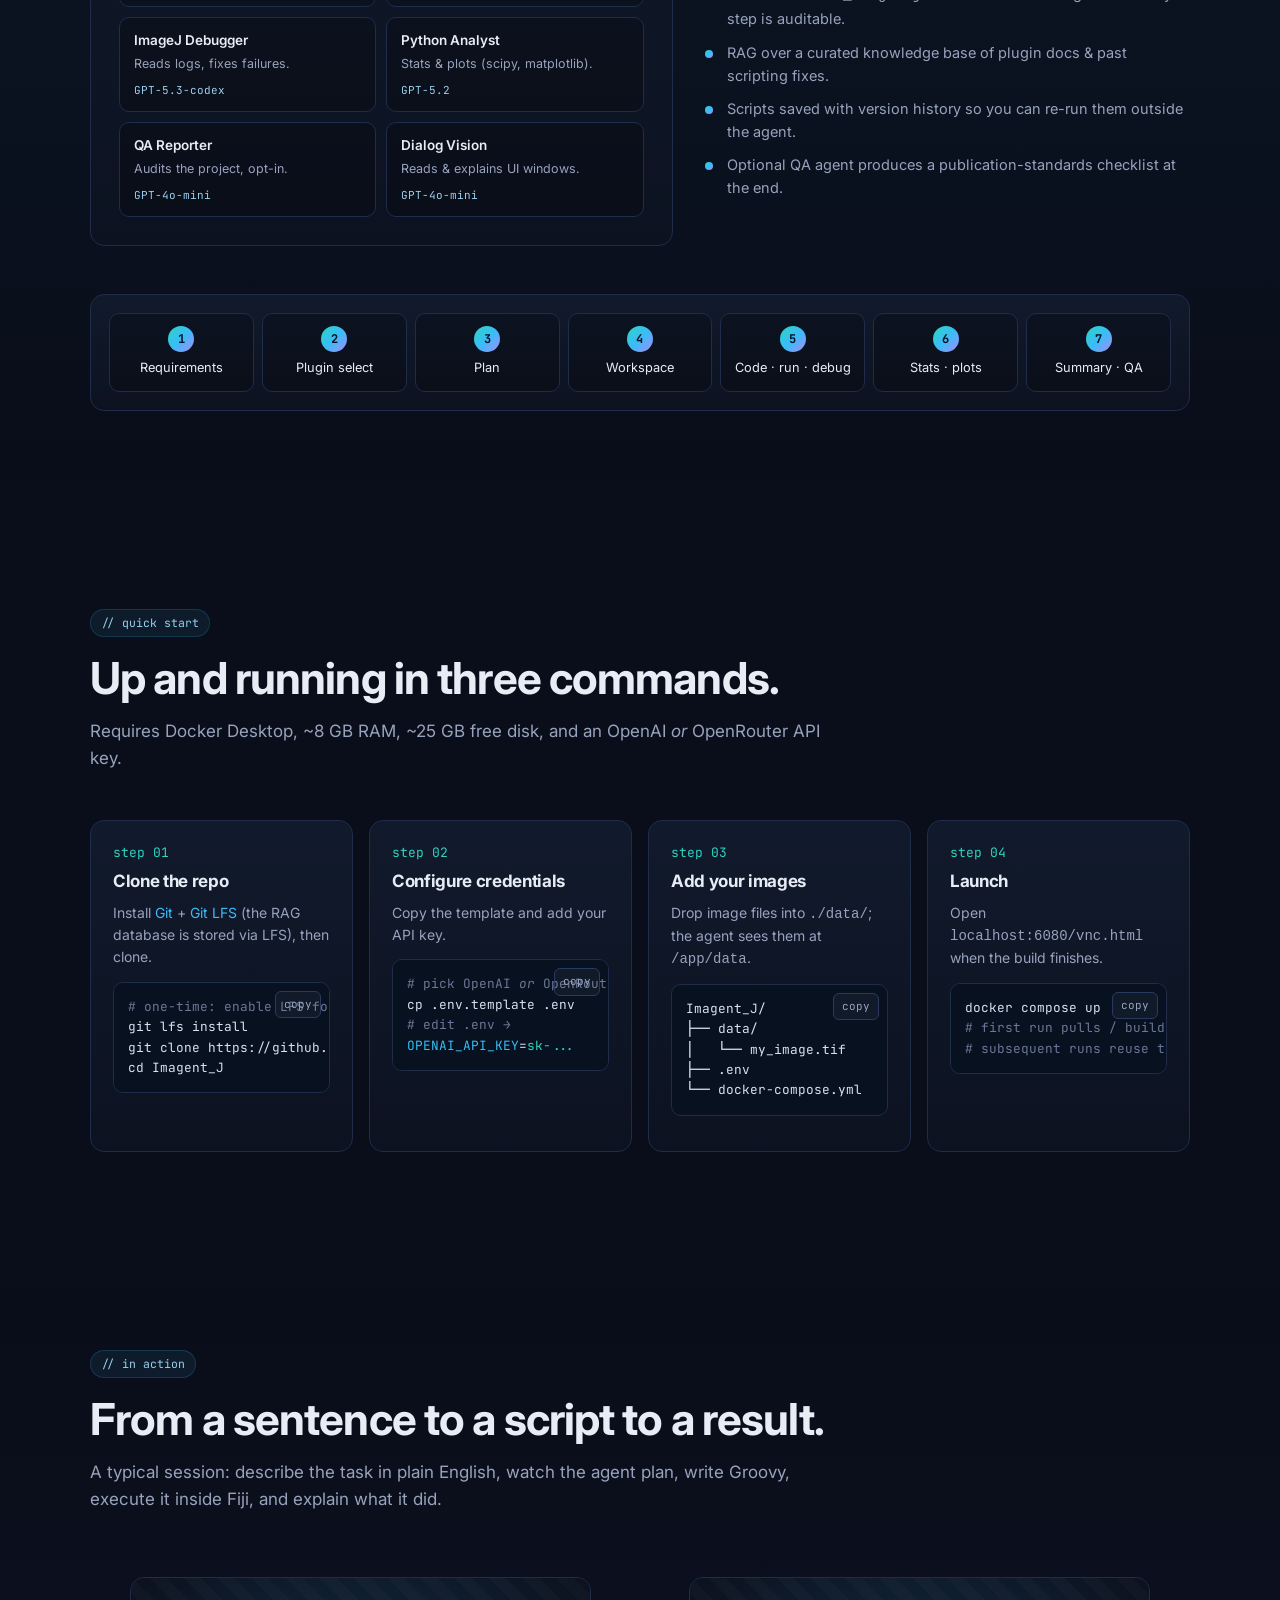
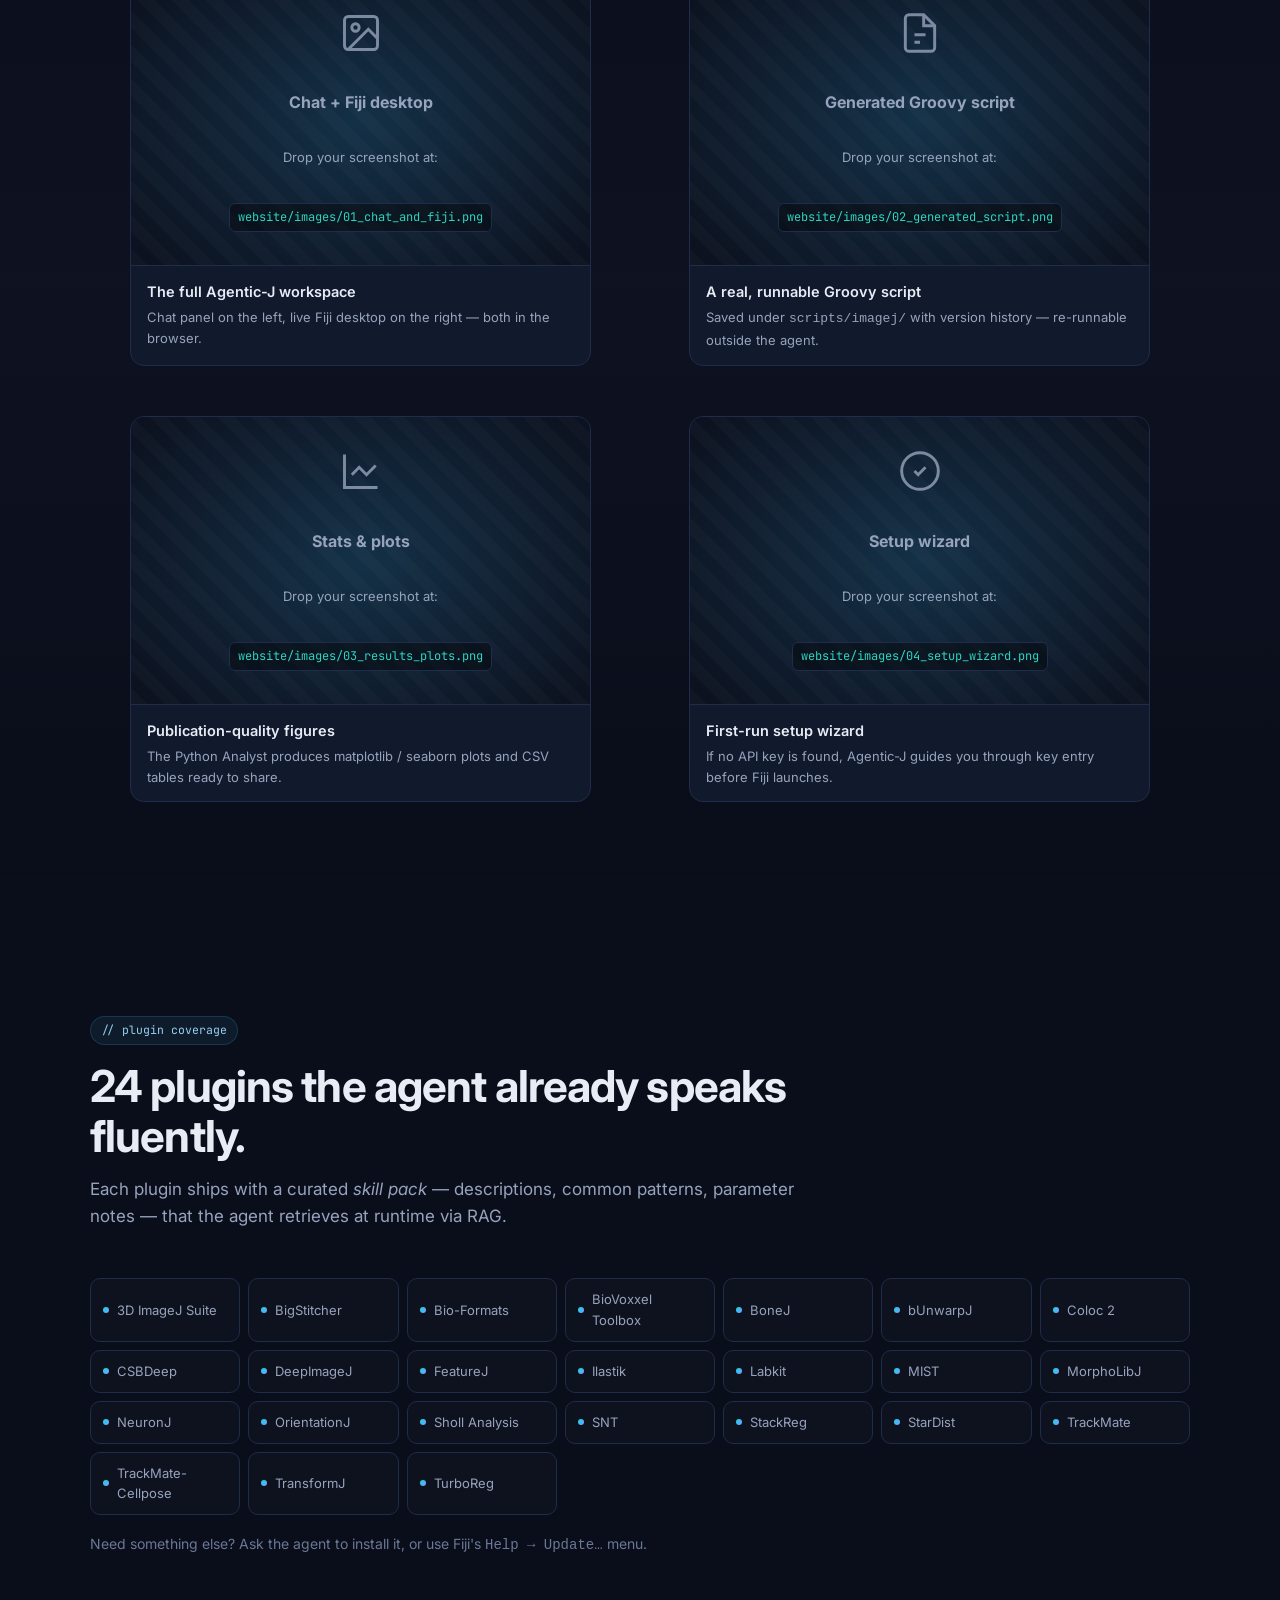
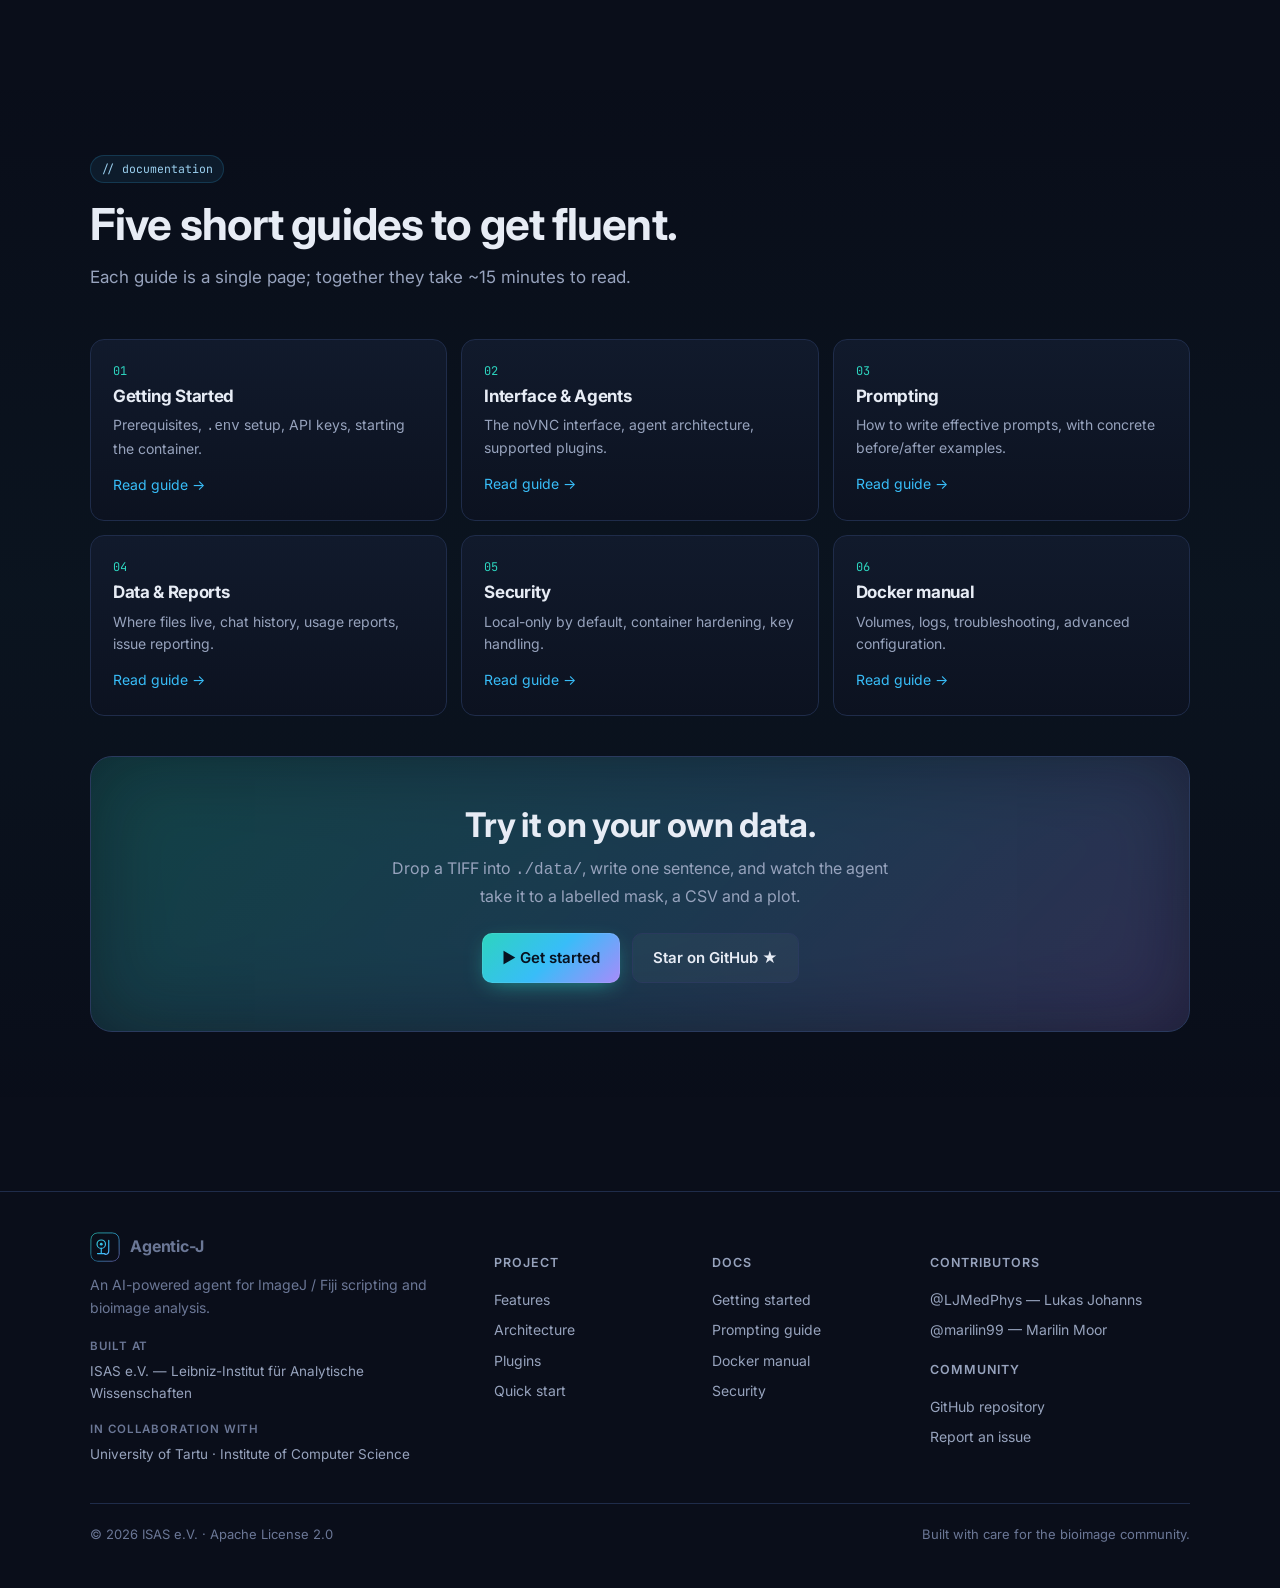
==== commit ba5b58f7: "Merge branch 'bugfix/documentation_plugins' of github.com:LJMedPhys/Imagent_J into bugfix/documentat" ====
--- a/website/index.html
+++ b/website/index.html
@@ -308,8 +308,10 @@
       <div class="qs-step reveal">
         <span class="num">step 01</span>
         <h4>Clone the repo</h4>
-        <p>Get the project onto your computer with <a href="https://git-scm.com/downloads" target="_blank" rel="noopener" style="color:var(--accent-2)">Git</a>. Then move into the folder.</p>
-        <pre class="code"><button class="copy" data-copy>copy</button>git clone https://github.com/LJMedPhys/Imagent_J.git
+        <p>Install <a href="https://git-scm.com/downloads" target="_blank" rel="noopener" style="color:var(--accent-2)">Git</a> + <a href="https://git-lfs.com/" target="_blank" rel="noopener" style="color:var(--accent-2)">Git LFS</a> (the RAG database is stored via LFS), then clone.</p>
+        <pre class="code"><button class="copy" data-copy>copy</button><span class="tok-c"># one-time: enable LFS for your user</span>
+git lfs install
+git clone https://github.com/LJMedPhys/Imagent_J.git
 cd Imagent_J</pre>
       </div>
 
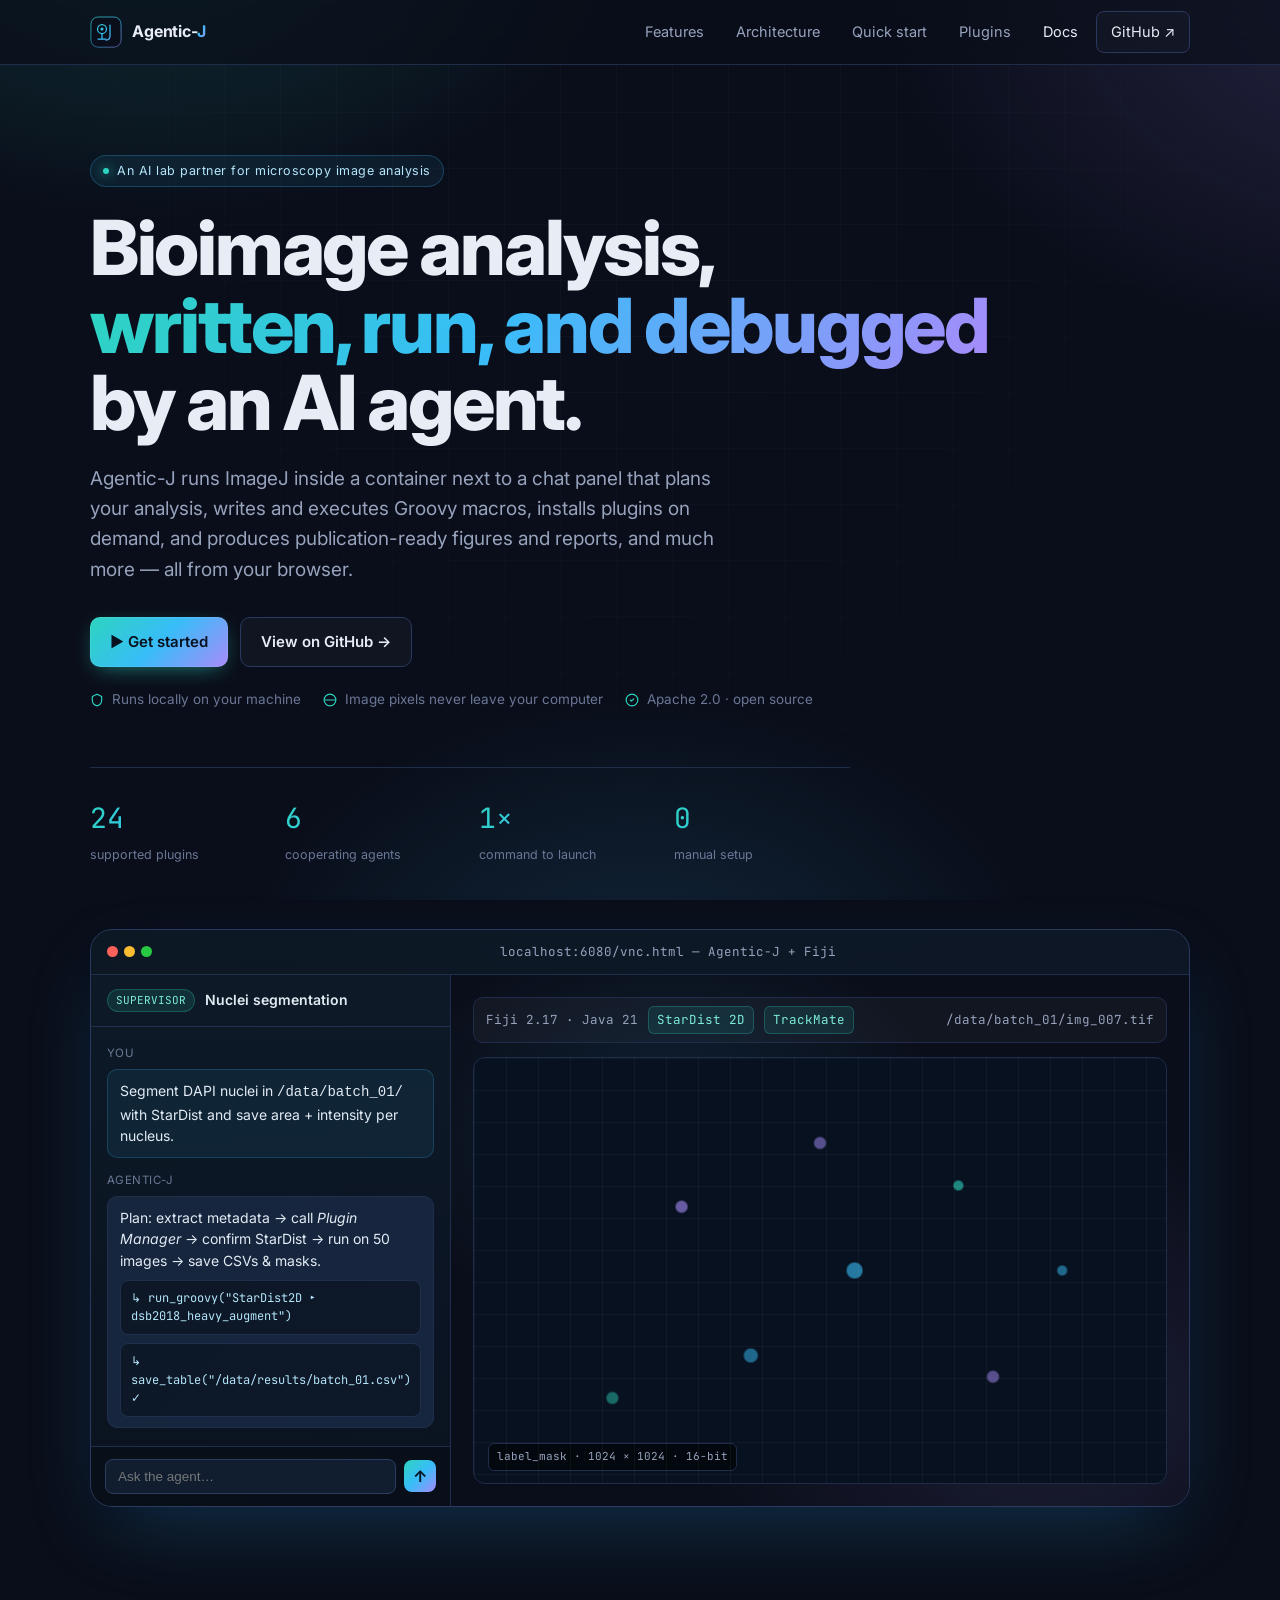
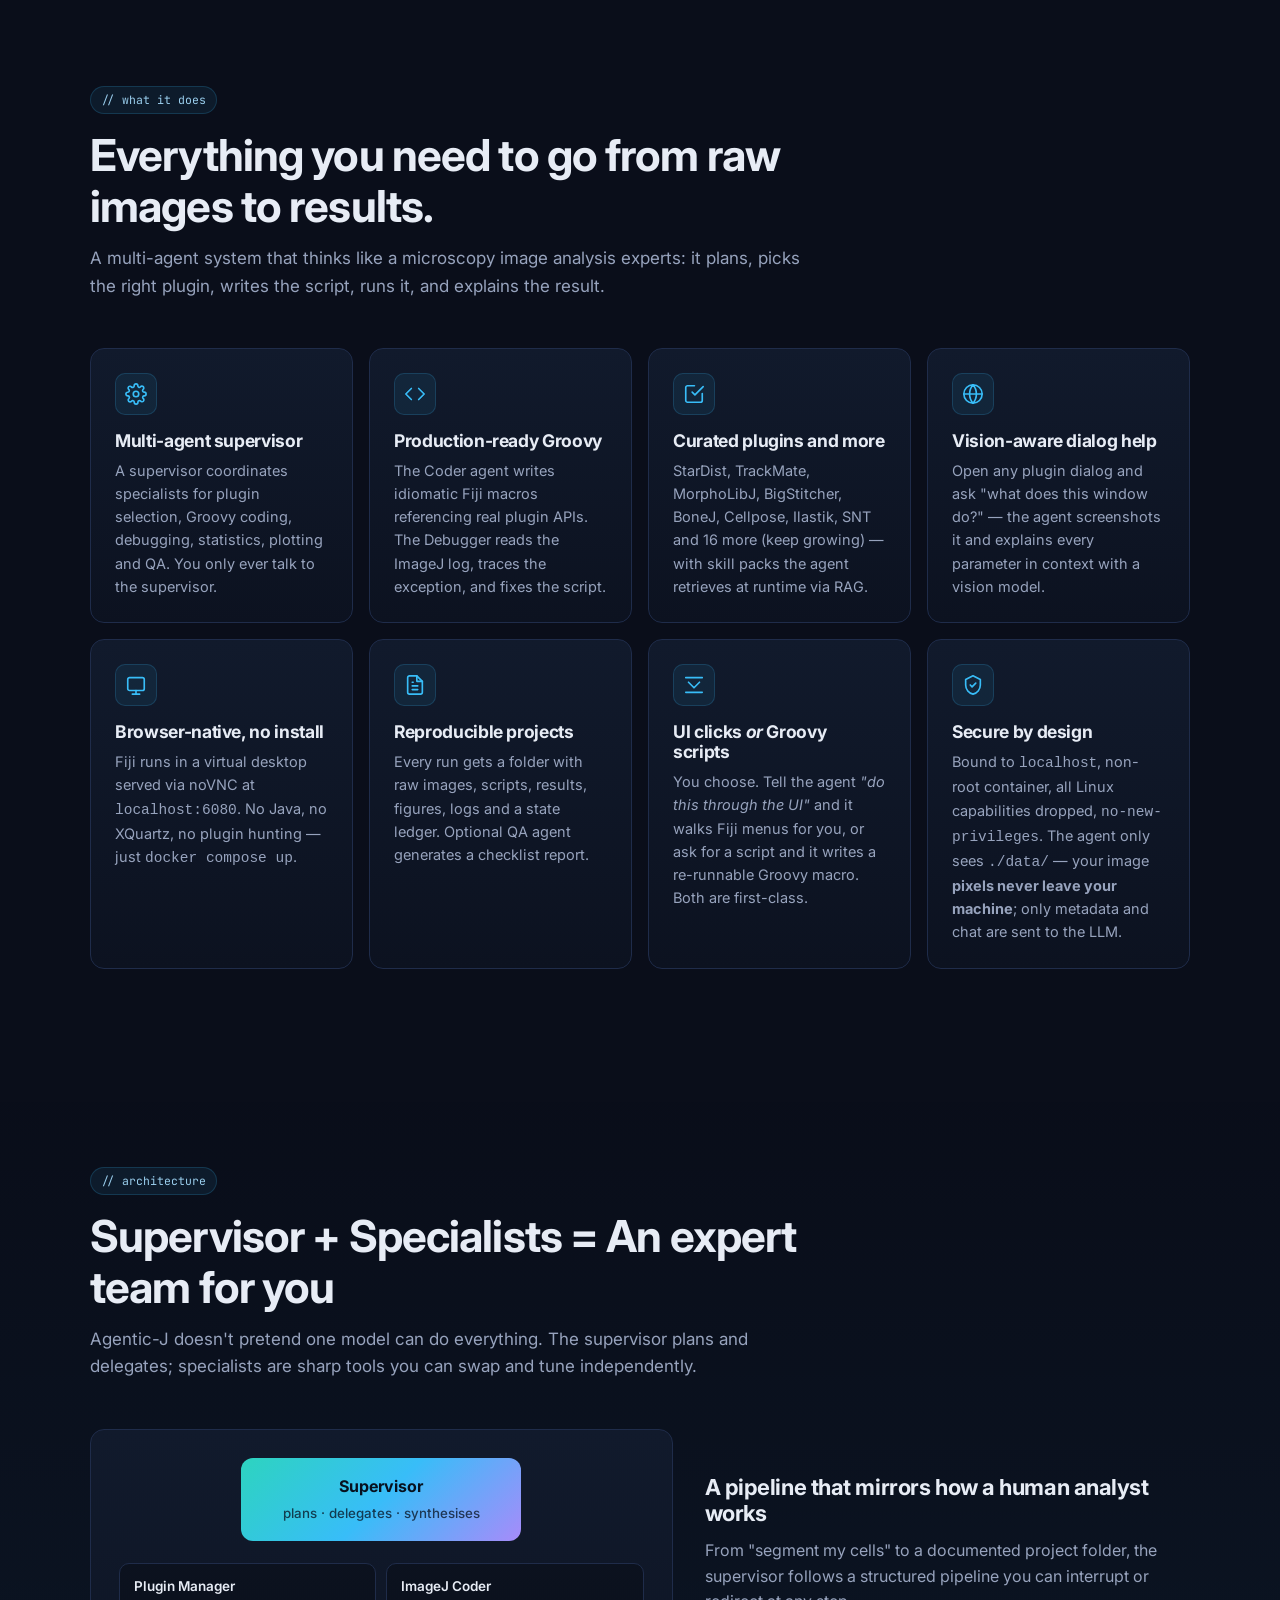
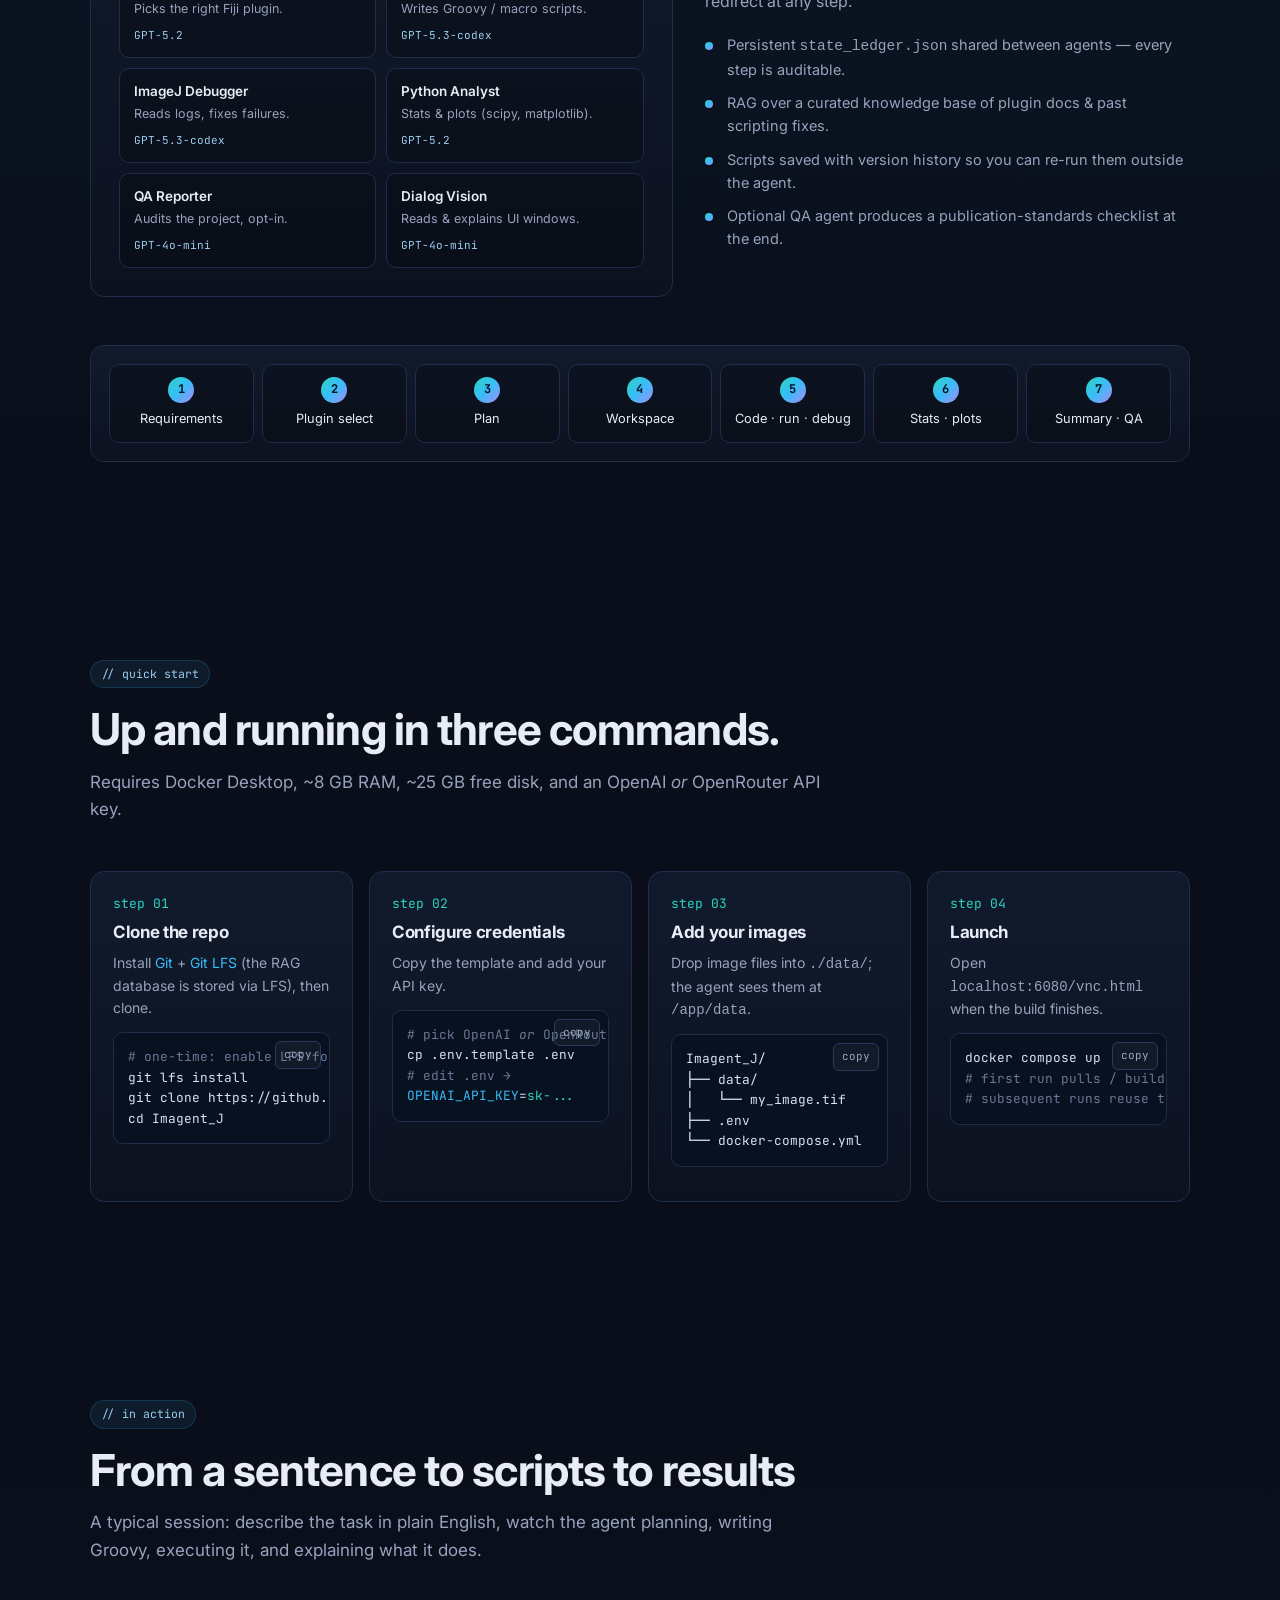
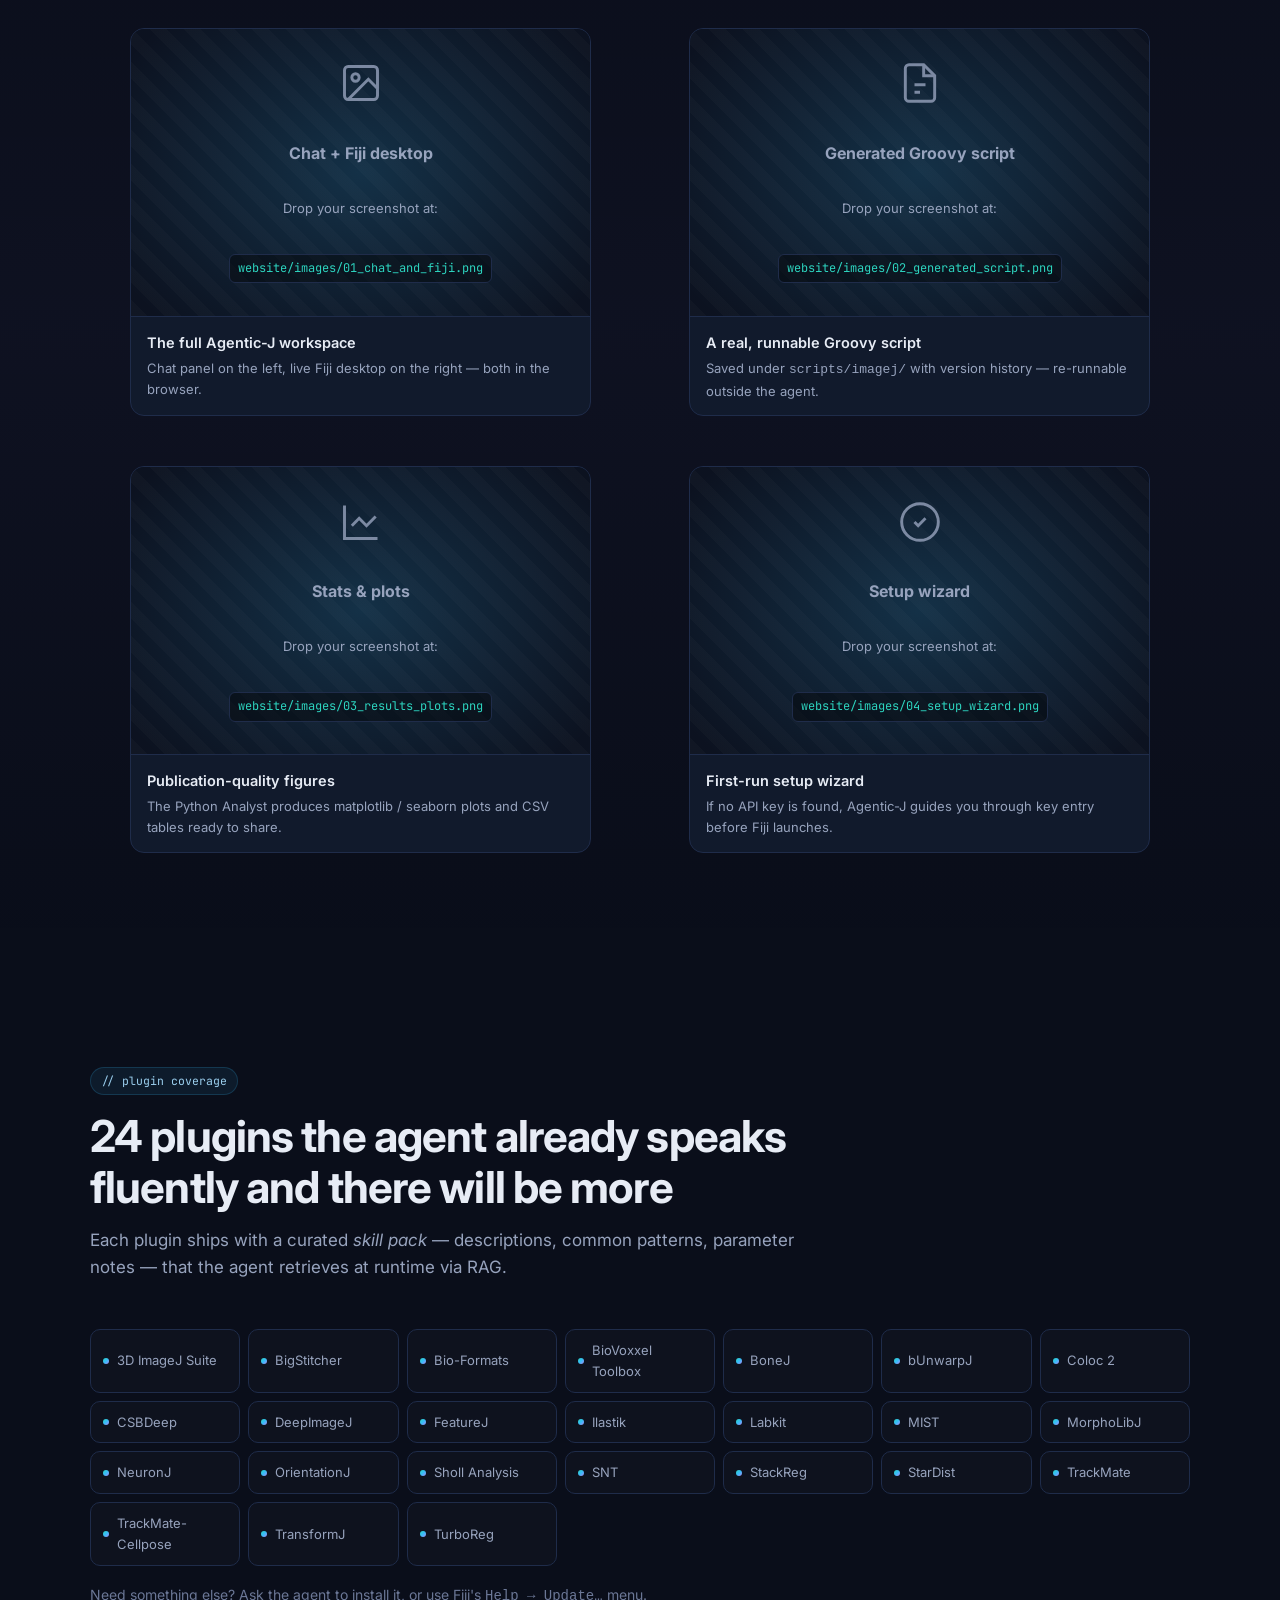
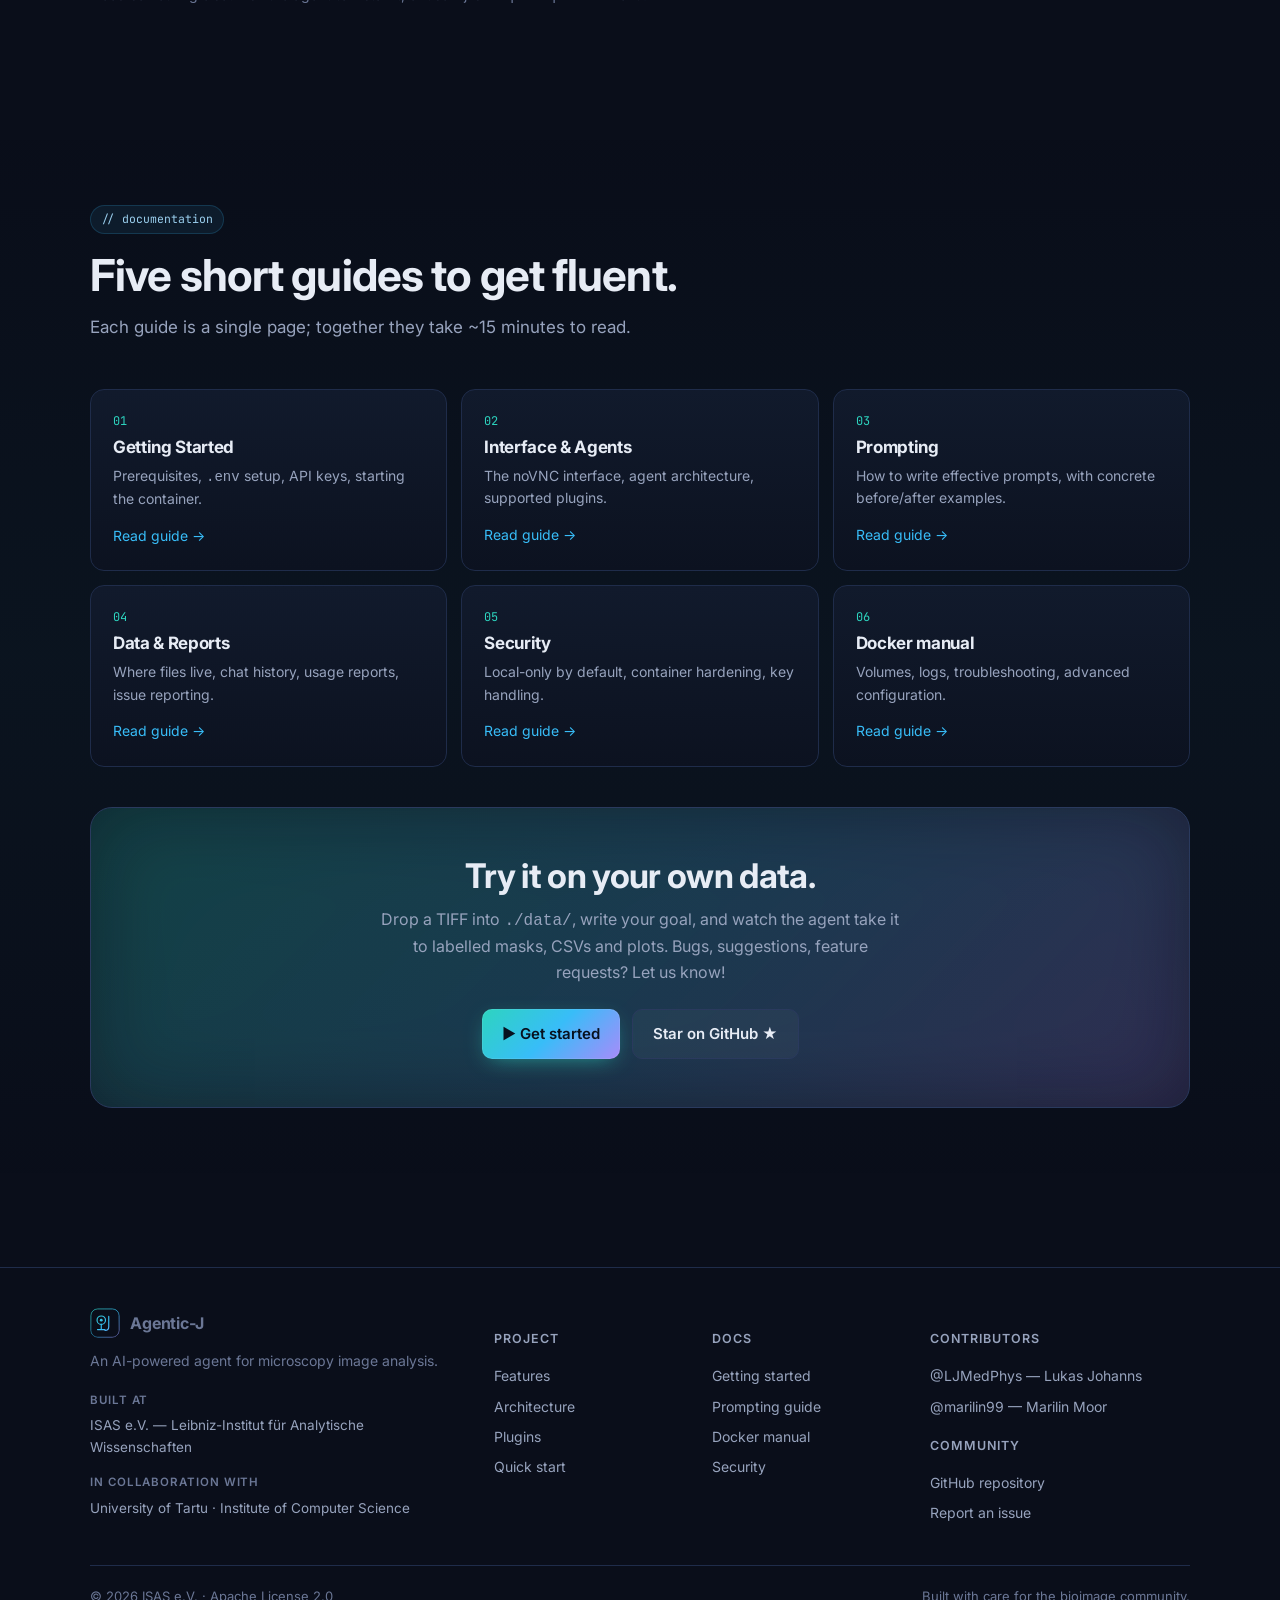
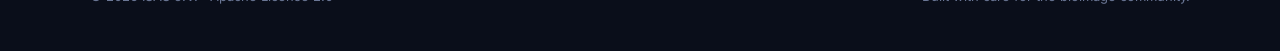
==== commit c64ed517: "Revise title and descriptions for clarity Updated the title and description for clarity and detail. " ====
--- a/website/index.html
+++ b/website/index.html
@@ -4,8 +4,8 @@
 <meta charset="utf-8" />
 <meta name="viewport" content="width=device-width,initial-scale=1" />
 <meta name="color-scheme" content="dark" />
-<title>Agentic-J — AI-powered agent for microscopy image analysis</title>
-<meta name="description" content="Agentic-J is an AI-powered agent for microscopy image analysis. It runs ImageJ inside a container together with an LLM-driven chat panel that can plan analyses, write and execute Groovy macros, install plugins, and report results." />
+<title>Agentic-J — AI Agent for Microscopy Image Analysis from Exploration to Publication</title>
+<meta name="description" content="Agentic-J is an AI-powered agent running ImageJ inside a container together with an LLM-driven chat panel that can plan analyses, write and execute Groovy macros, install plugins, report results, and much more." />
 
 <!-- Open Graph -->
 <meta property="og:title" content="Agentic-J — AI-powered agent for microscopy image analysis" />
@@ -52,19 +52,19 @@
 <section class="hero">
   <div class="container">
     <div class="reveal">
-      <span class="eyebrow"><span class="dot"></span> An AI lab partner for Fiji / ImageJ</span>
+      <span class="eyebrow"><span class="dot"></span> An AI lab partner for microscopy image analysis</span>
     </div>
 
     <h1 class="reveal">
       Bioimage analysis,<br/>
       <span class="grad">written, run, and debugged</span><br/>
-      by an AI agent in Fiji.
+      by an AI agent.
     </h1>
 
     <p class="lead reveal">
       Agentic-J runs ImageJ inside a container next to a chat panel that plans your analysis,
       writes and executes Groovy macros, installs plugins on demand, and produces
-      publication-ready figures and reports — all from your browser.
+      publication-ready figures and reports, and much more — all from your browser.
     </p>
 
     <div class="hero-actions reveal">
@@ -144,8 +144,8 @@
       <span class="section-tag">// what it does</span>
       <h2 class="section-title">Everything you need to go from raw images to results.</h2>
       <p class="section-sub">
-        A multi-agent system that thinks like a research assistant: it plans, picks the right
-        plugin, writes the script, runs it inside Fiji, and explains the result.
+        A multi-agent system that thinks like a microscopy image analysis experts: it plans, picks the right
+        plugin, writes the script, runs it, and explains the result.
       </p>
     </div>
 
@@ -170,8 +170,8 @@
         <div class="ico">
           <svg width="22" height="22" viewBox="0 0 24 24" fill="none" stroke="currentColor" stroke-width="1.8" stroke-linecap="round" stroke-linejoin="round"><path d="M21 11.5V19a2 2 0 0 1-2 2H5a2 2 0 0 1-2-2V5a2 2 0 0 1 2-2h7.5"/><path d="m22 4-9 9-3-3"/></svg>
         </div>
-        <h3>24 plugins, pre-installed</h3>
-        <p>StarDist, TrackMate, MorphoLibJ, BigStitcher, BoneJ, Cellpose, Ilastik, SNT and 16 more — with skill packs the agent retrieves at runtime via RAG.</p>
+        <h3>Curated plugins and more</h3>
+        <p>StarDist, TrackMate, MorphoLibJ, BigStitcher, BoneJ, Cellpose, Ilastik, SNT and 16 more (keep growing) — with skill packs the agent retrieves at runtime via RAG.</p>
       </div>
 
       <div class="feature reveal">
@@ -222,7 +222,7 @@
   <div class="container">
     <div class="section-head reveal">
       <span class="section-tag">// architecture</span>
-      <h2 class="section-title">Supervisor + specialists.</h2>
+      <h2 class="section-title">Supervisor + Specialists = An expert team for you</h2>
       <p class="section-sub">
         Agentic-J doesn't pretend one model can do everything. The supervisor plans and
         delegates; specialists are sharp tools you can swap and tune independently.
@@ -270,7 +270,7 @@
       </div>
 
       <div class="arch-text reveal">
-        <h3>A pipeline that mirrors how a human analyst works.</h3>
+        <h3>A pipeline that mirrors how a human analyst works</h3>
         <p>From "segment my cells" to a documented project folder, the supervisor follows a structured pipeline you can interrupt or redirect at any step.</p>
         <ul class="arch-list">
           <li>Persistent <code>state_ledger.json</code> shared between agents — every step is auditable.</li>
@@ -353,8 +353,8 @@
   <div class="container">
     <div class="section-head reveal">
       <span class="section-tag">// in action</span>
-      <h2 class="section-title">From a sentence to a script to a result.</h2>
-      <p class="section-sub">A typical session: describe the task in plain English, watch the agent plan, write Groovy, execute it inside Fiji, and explain what it did.</p>
+      <h2 class="section-title">From a sentence to scripts to results</h2>
+      <p class="section-sub">A typical session: describe the task in plain English, watch the agent planning, writing Groovy, executing it, and explaining what it does.</p>
     </div>
 
     <div class="shots">
@@ -419,7 +419,7 @@
   <div class="container">
     <div class="section-head reveal">
       <span class="section-tag">// plugin coverage</span>
-      <h2 class="section-title">24 plugins the agent already speaks fluently.</h2>
+      <h2 class="section-title">24 plugins the agent already speaks fluently and there will be more</h2>
       <p class="section-sub">Each plugin ships with a curated <em>skill pack</em> — descriptions, common patterns, parameter notes — that the agent retrieves at runtime via RAG.</p>
     </div>
     <div class="plugins reveal">
@@ -504,7 +504,7 @@
 
     <div class="cta-band reveal">
       <h3>Try it on your own data.</h3>
-      <p>Drop a TIFF into <code>./data/</code>, write one sentence, and watch the agent take it to a labelled mask, a CSV and a plot.</p>
+      <p>Drop a TIFF into <code>./data/</code>, write your goal, and watch the agent take it to labelled masks, CSVs and plots. Bugs, suggestions, feature requests? Let us know!</p>
       <div class="actions">
         <a class="btn btn-primary" href="#quickstart">▶ Get started</a>
         <a class="btn btn-ghost" href="https://github.com/LJMedPhys/Imagent_J" target="_blank" rel="noopener">Star on GitHub ★</a>
@@ -525,7 +525,7 @@
           <strong>Agentic-J</strong>
         </div>
         <p style="font-size:14px;max-width:360px">
-          An AI-powered agent for ImageJ / Fiji scripting and bioimage analysis.
+          An AI-powered agent for microscopy image analysis.
         </p>
 
         <div class="affiliations">
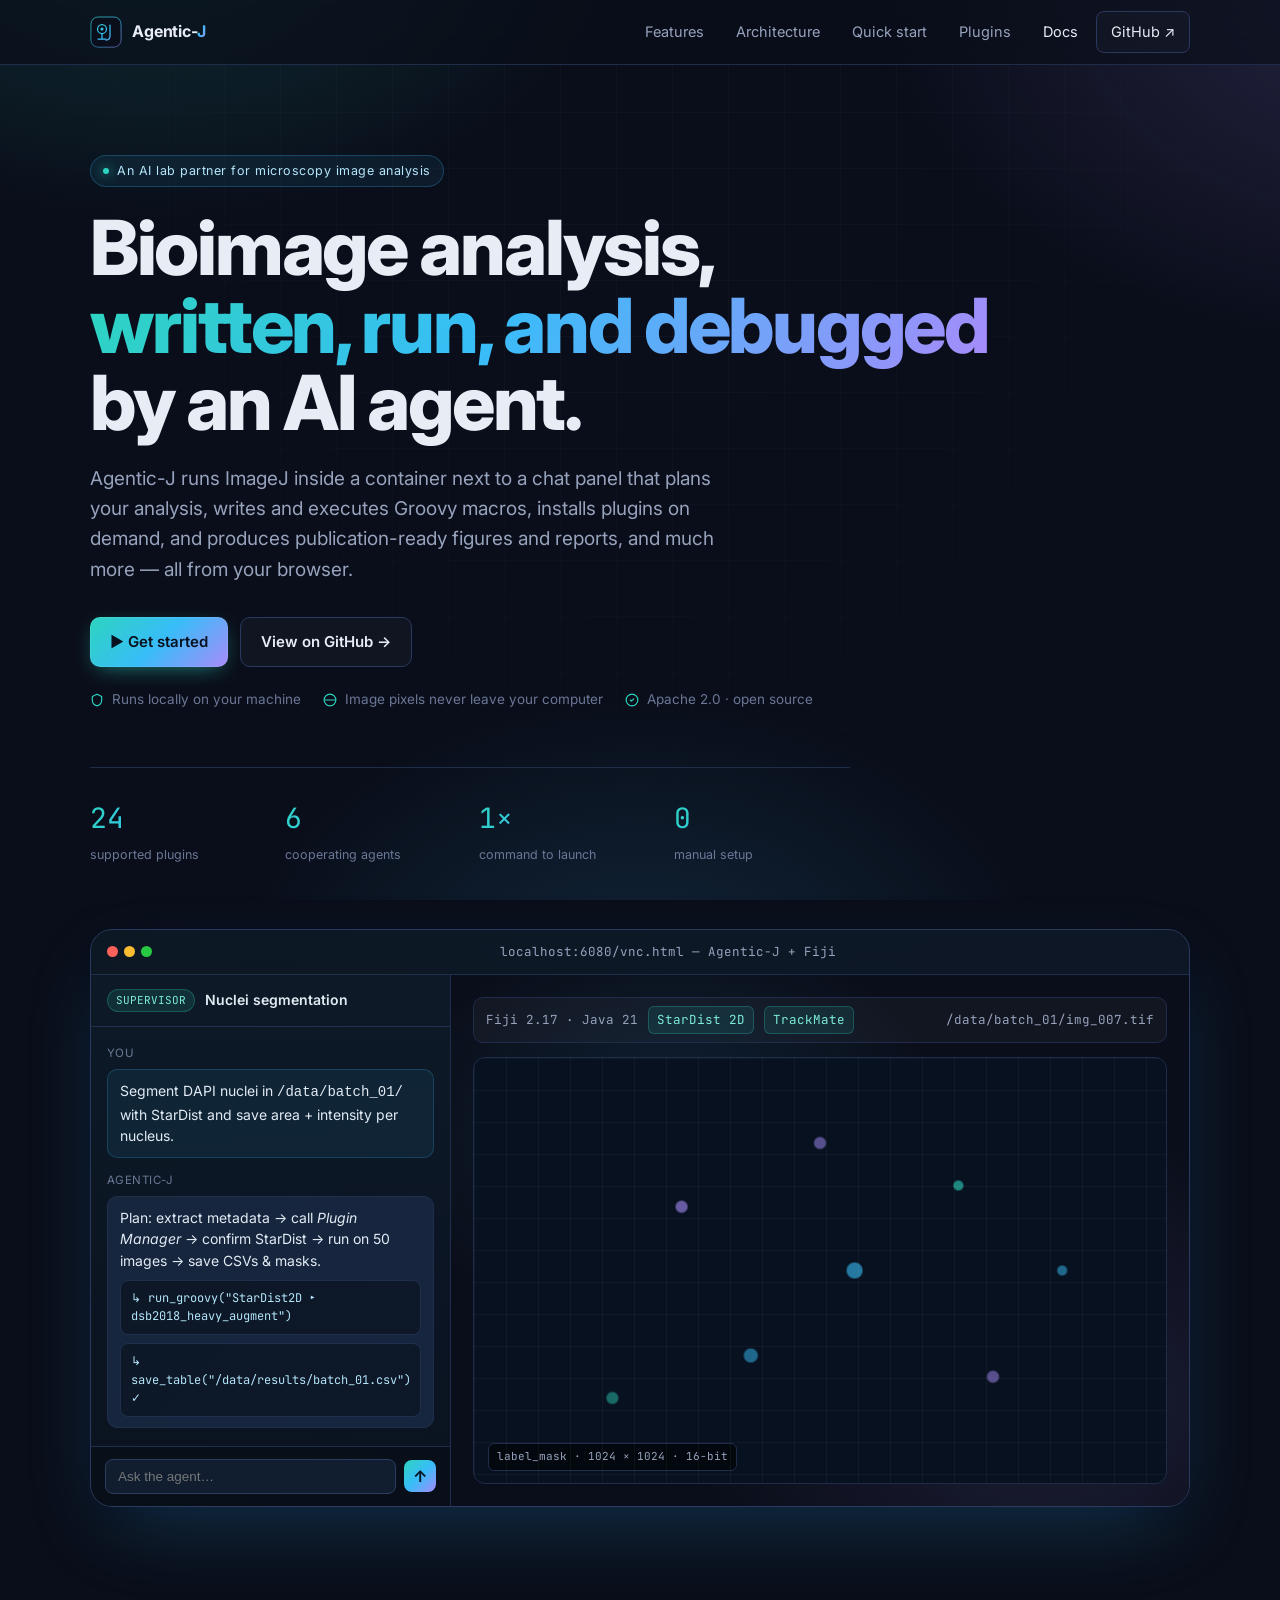
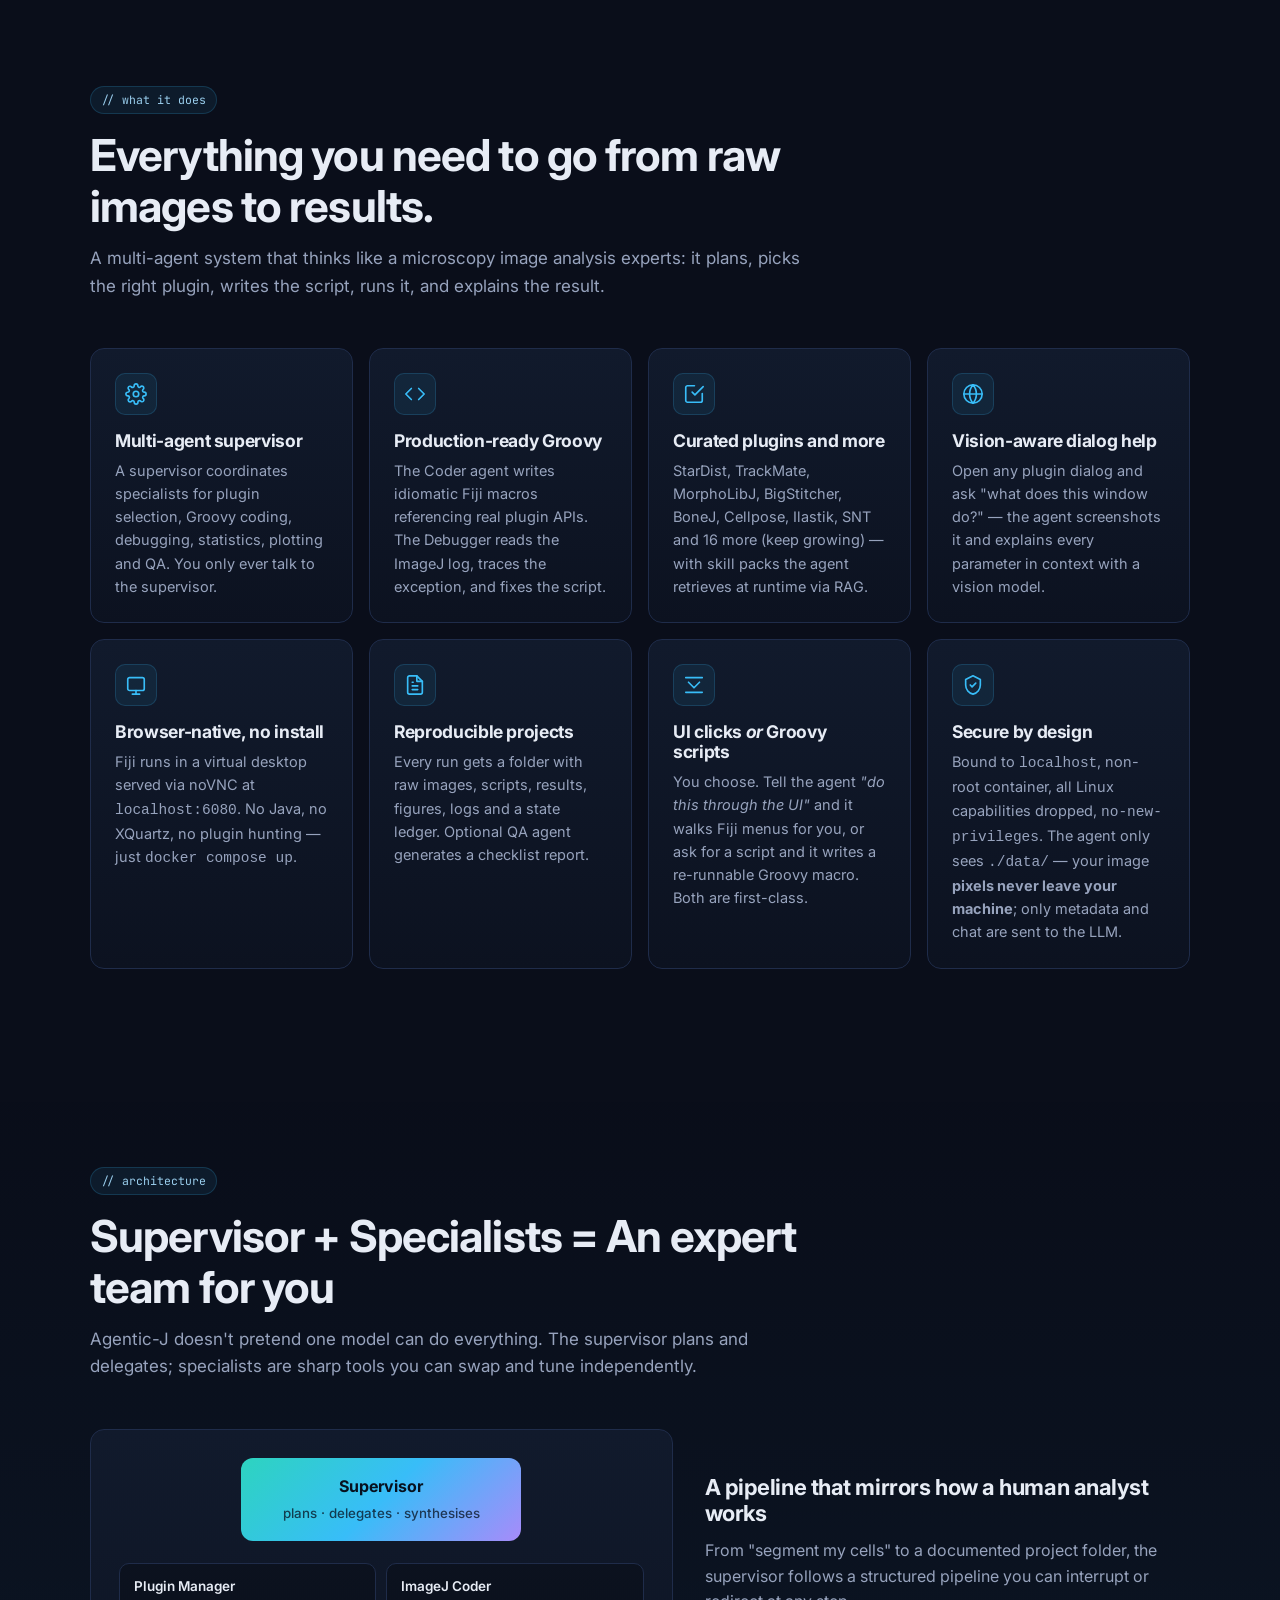
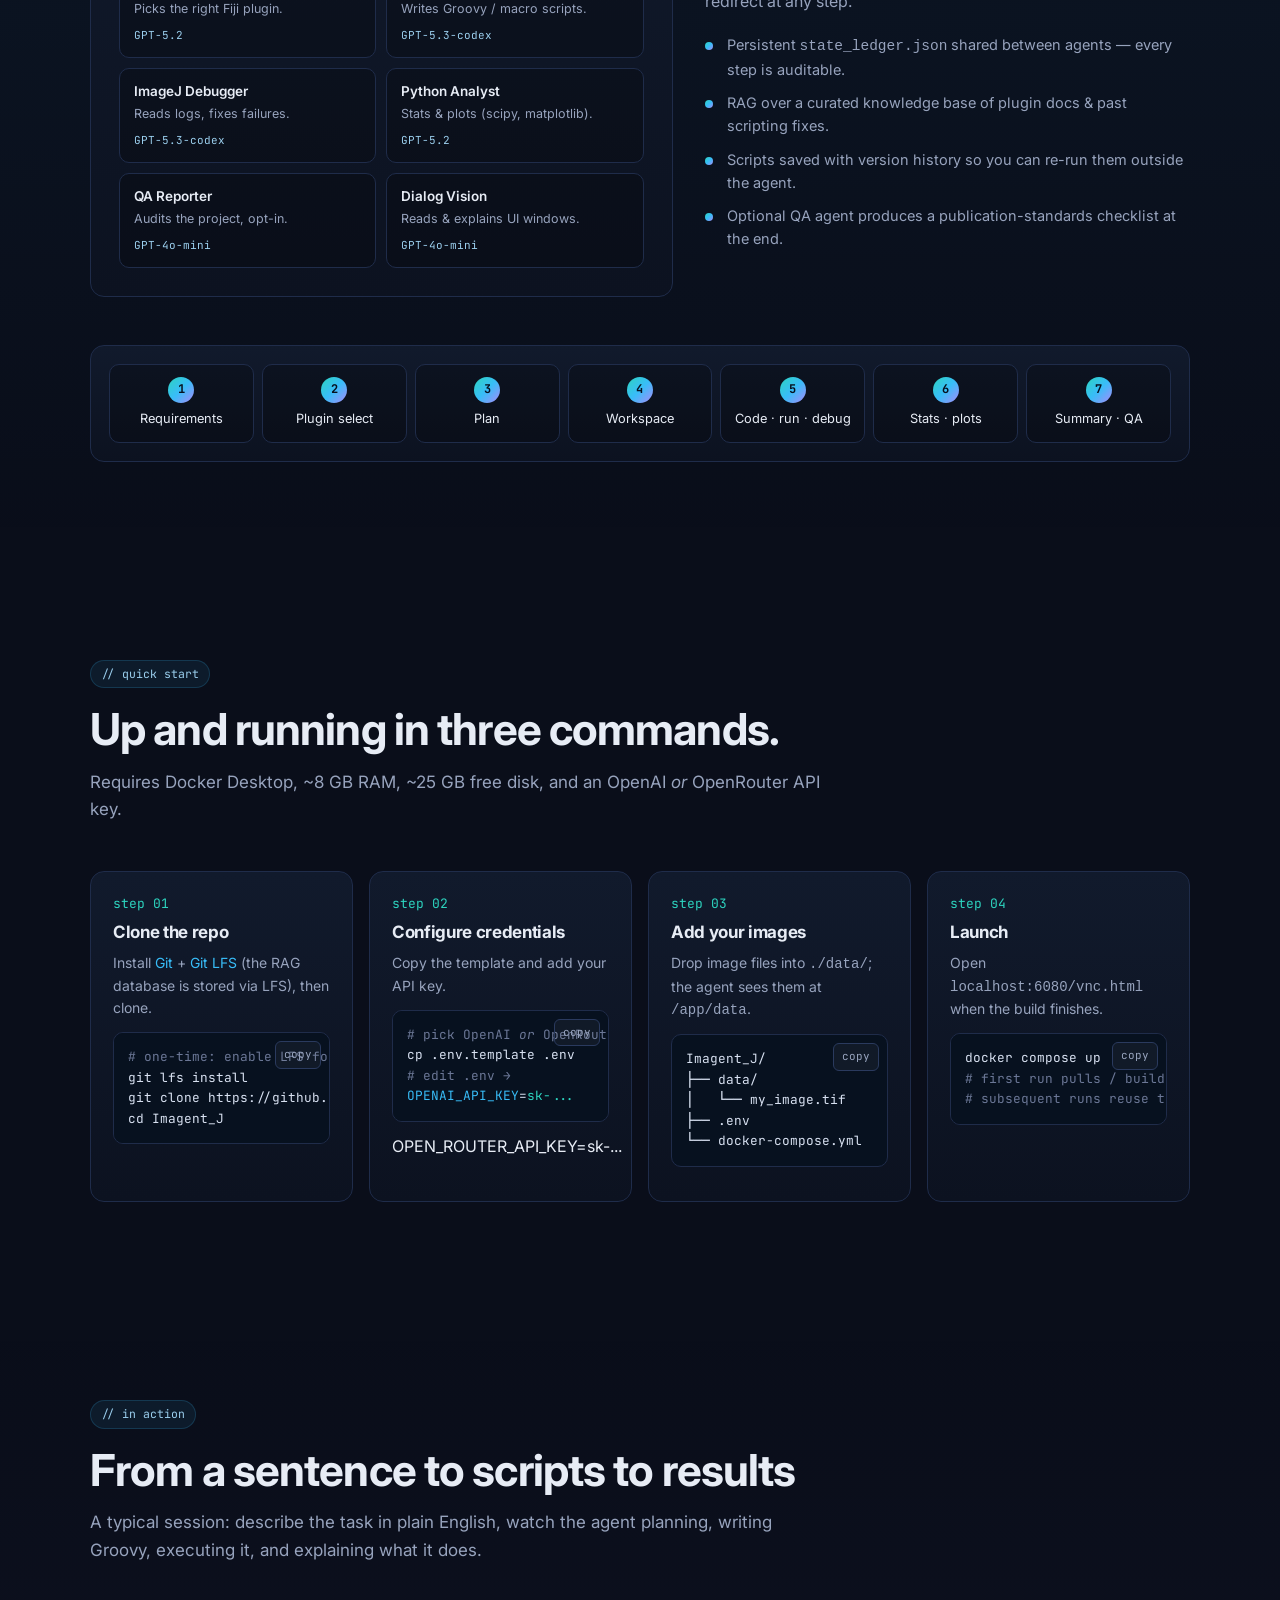
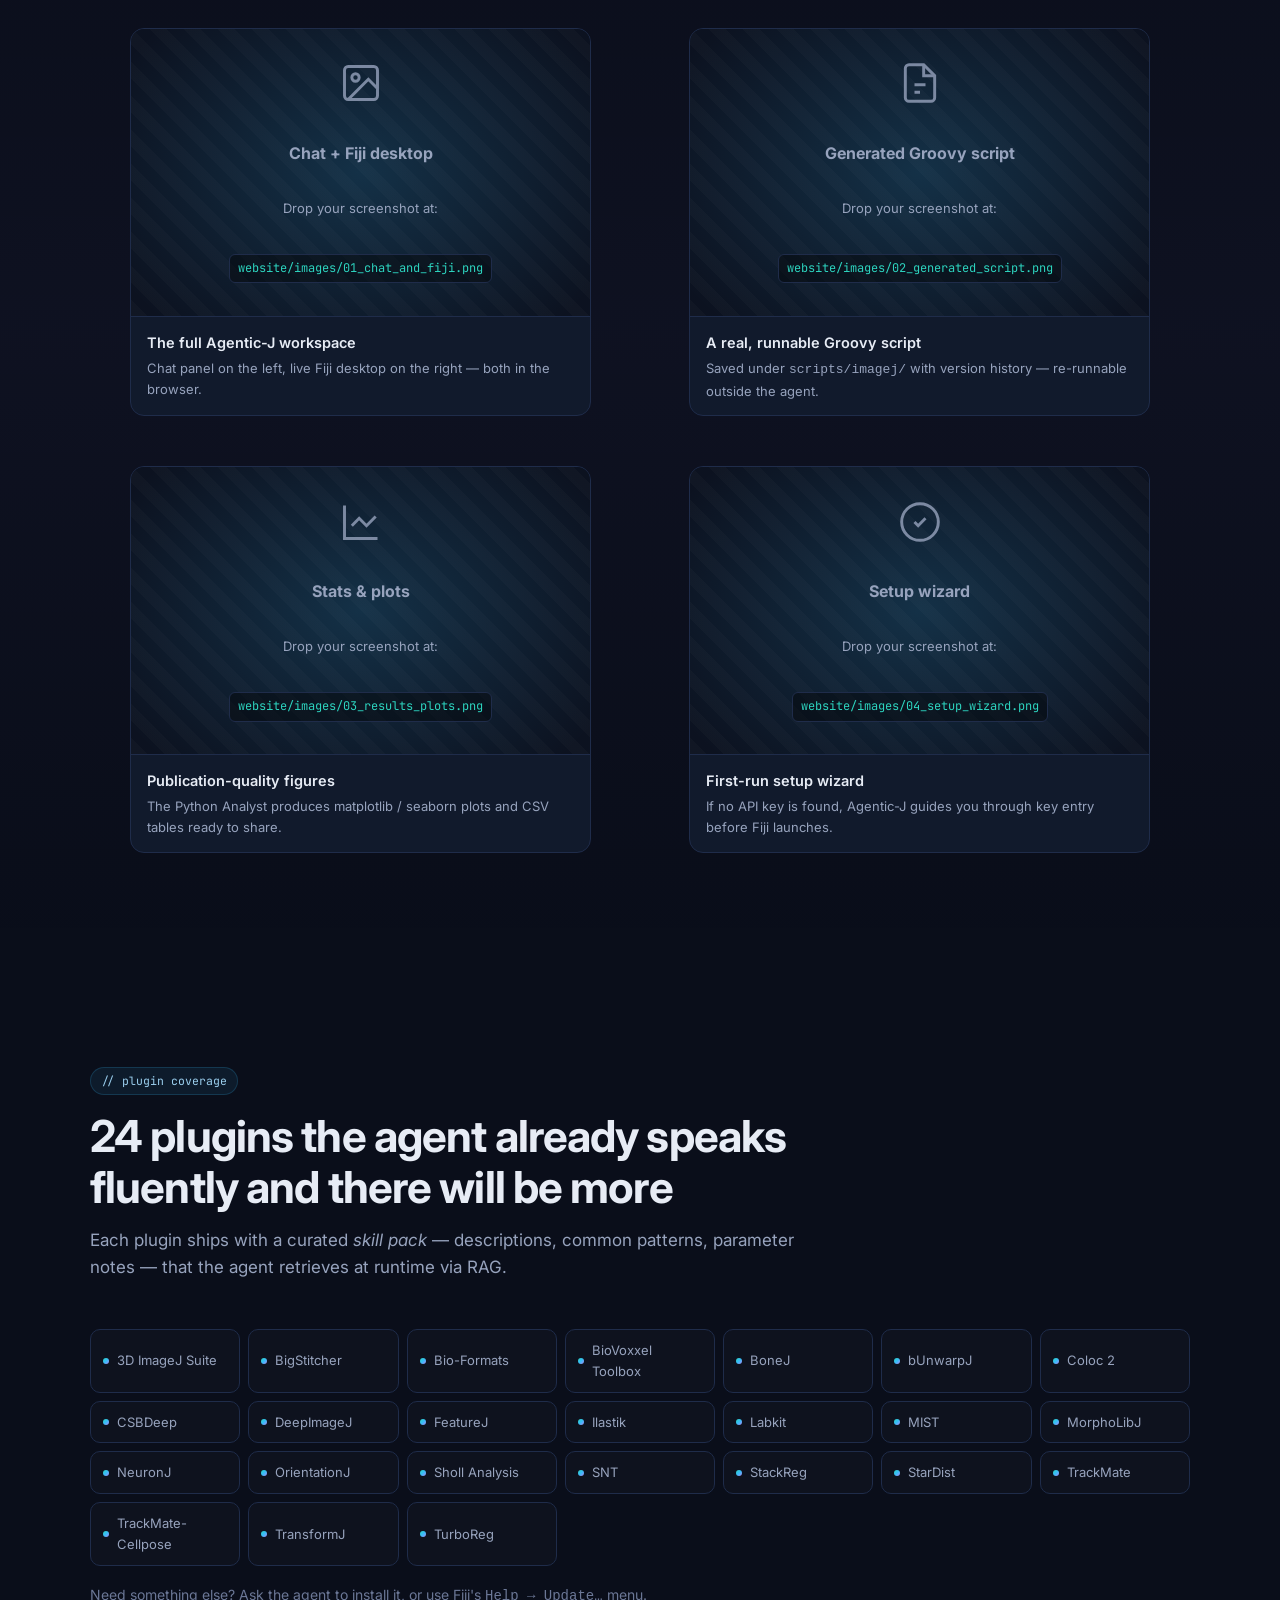
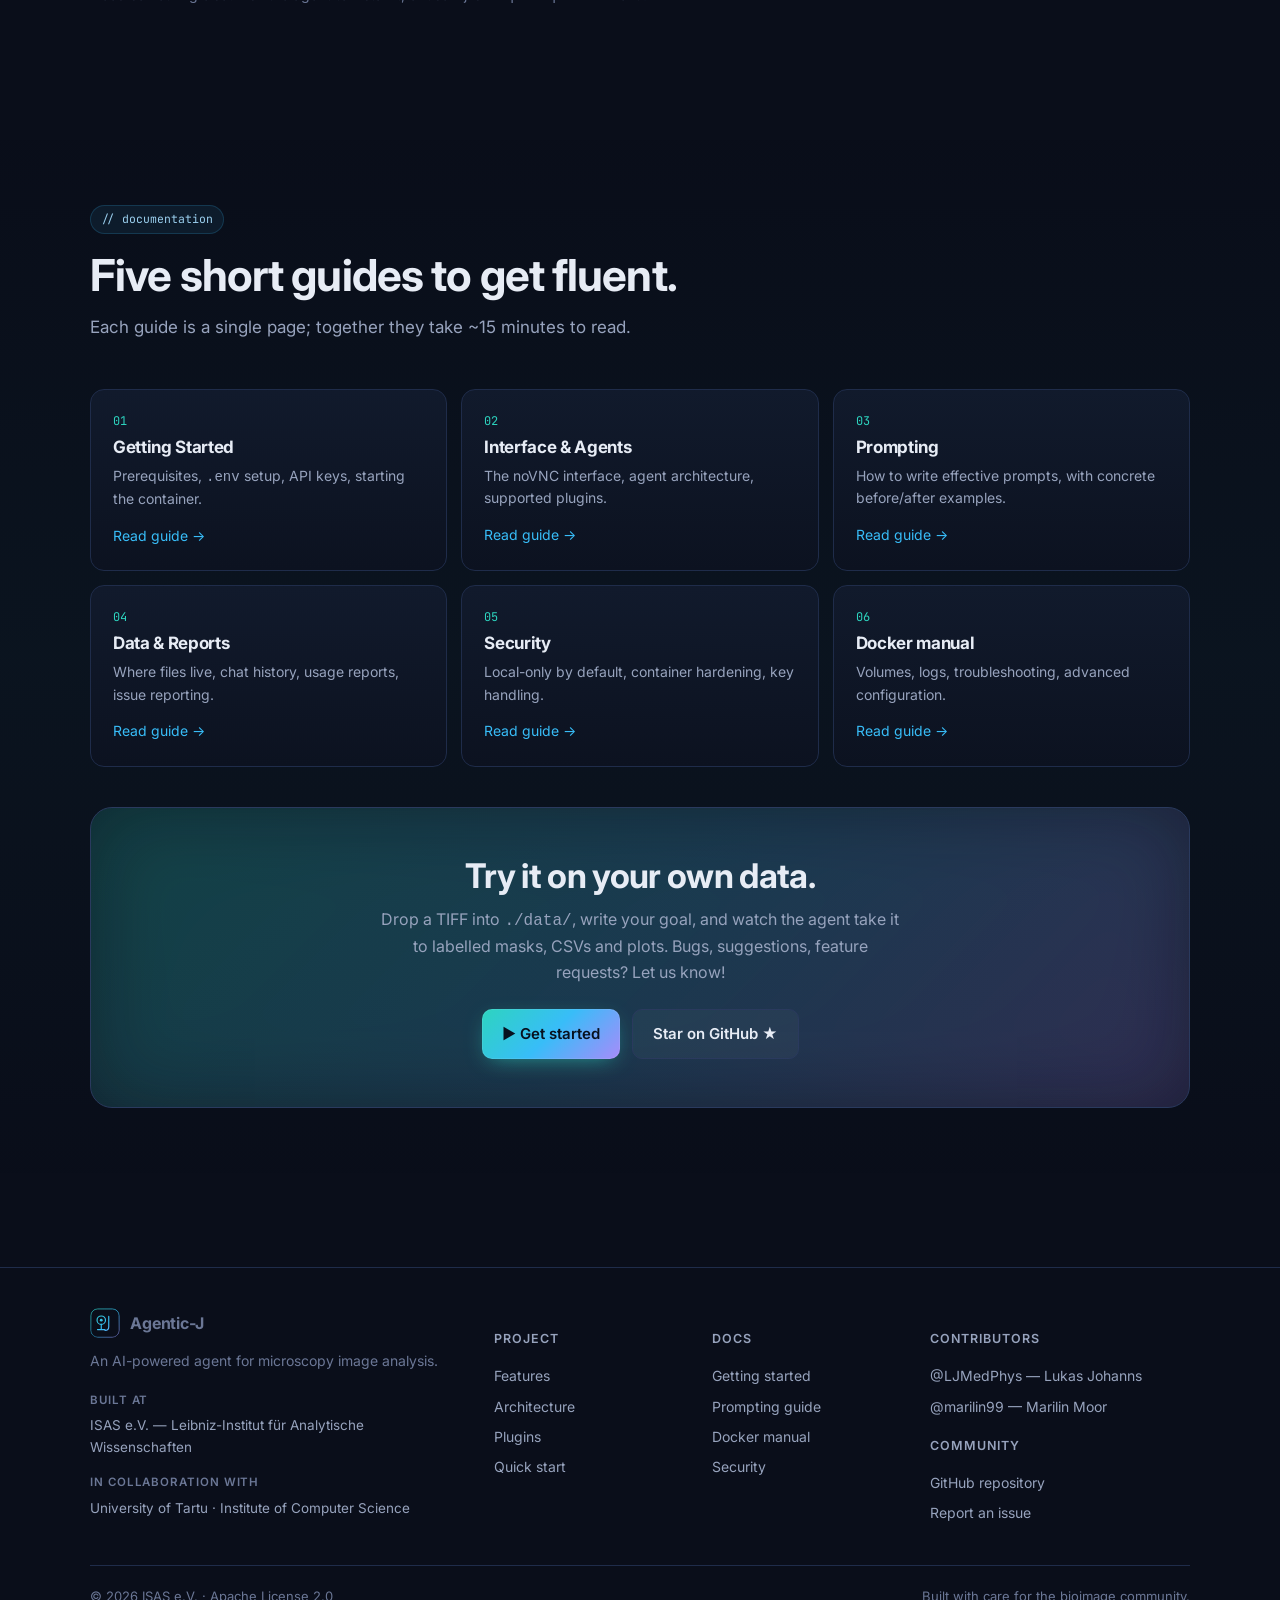
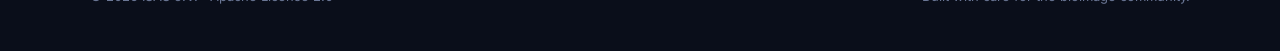
==== commit 723b96c3: "Merge branches 'bugfix/documentation_plugins' and 'bugfix/documentation_plugins' of https://github.c" ====
--- a/website/index.html
+++ b/website/index.html
@@ -323,6 +323,8 @@
 cp .env.template .env
 <span class="tok-c"># edit .env →</span>
 <span class="tok-v">OPENAI_API_KEY</span>=<span class="tok-s">sk-...</span></pre>
+<span class="tok-v">OPEN_ROUTER_API_KEY</span>=<span class="tok-s">sk-...</span></pre>
+
       </div>
 
       <div class="qs-step reveal">
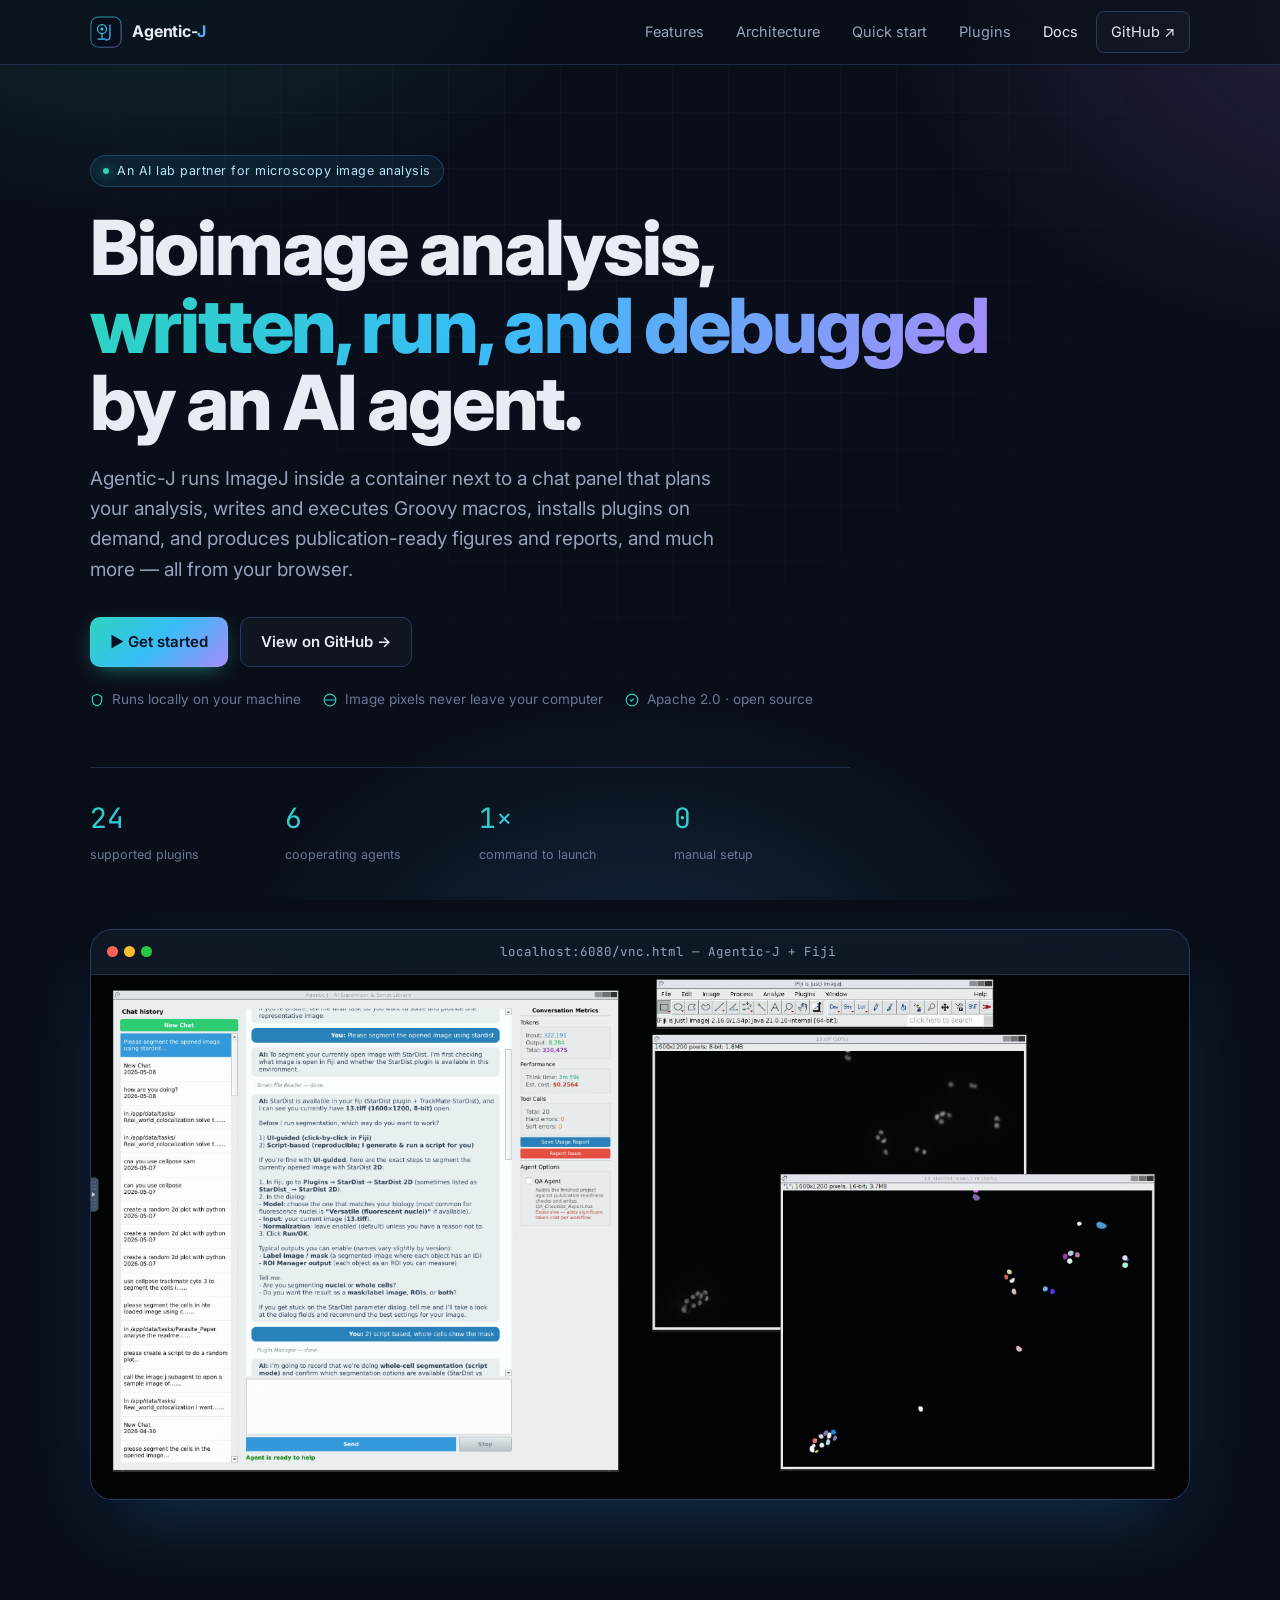
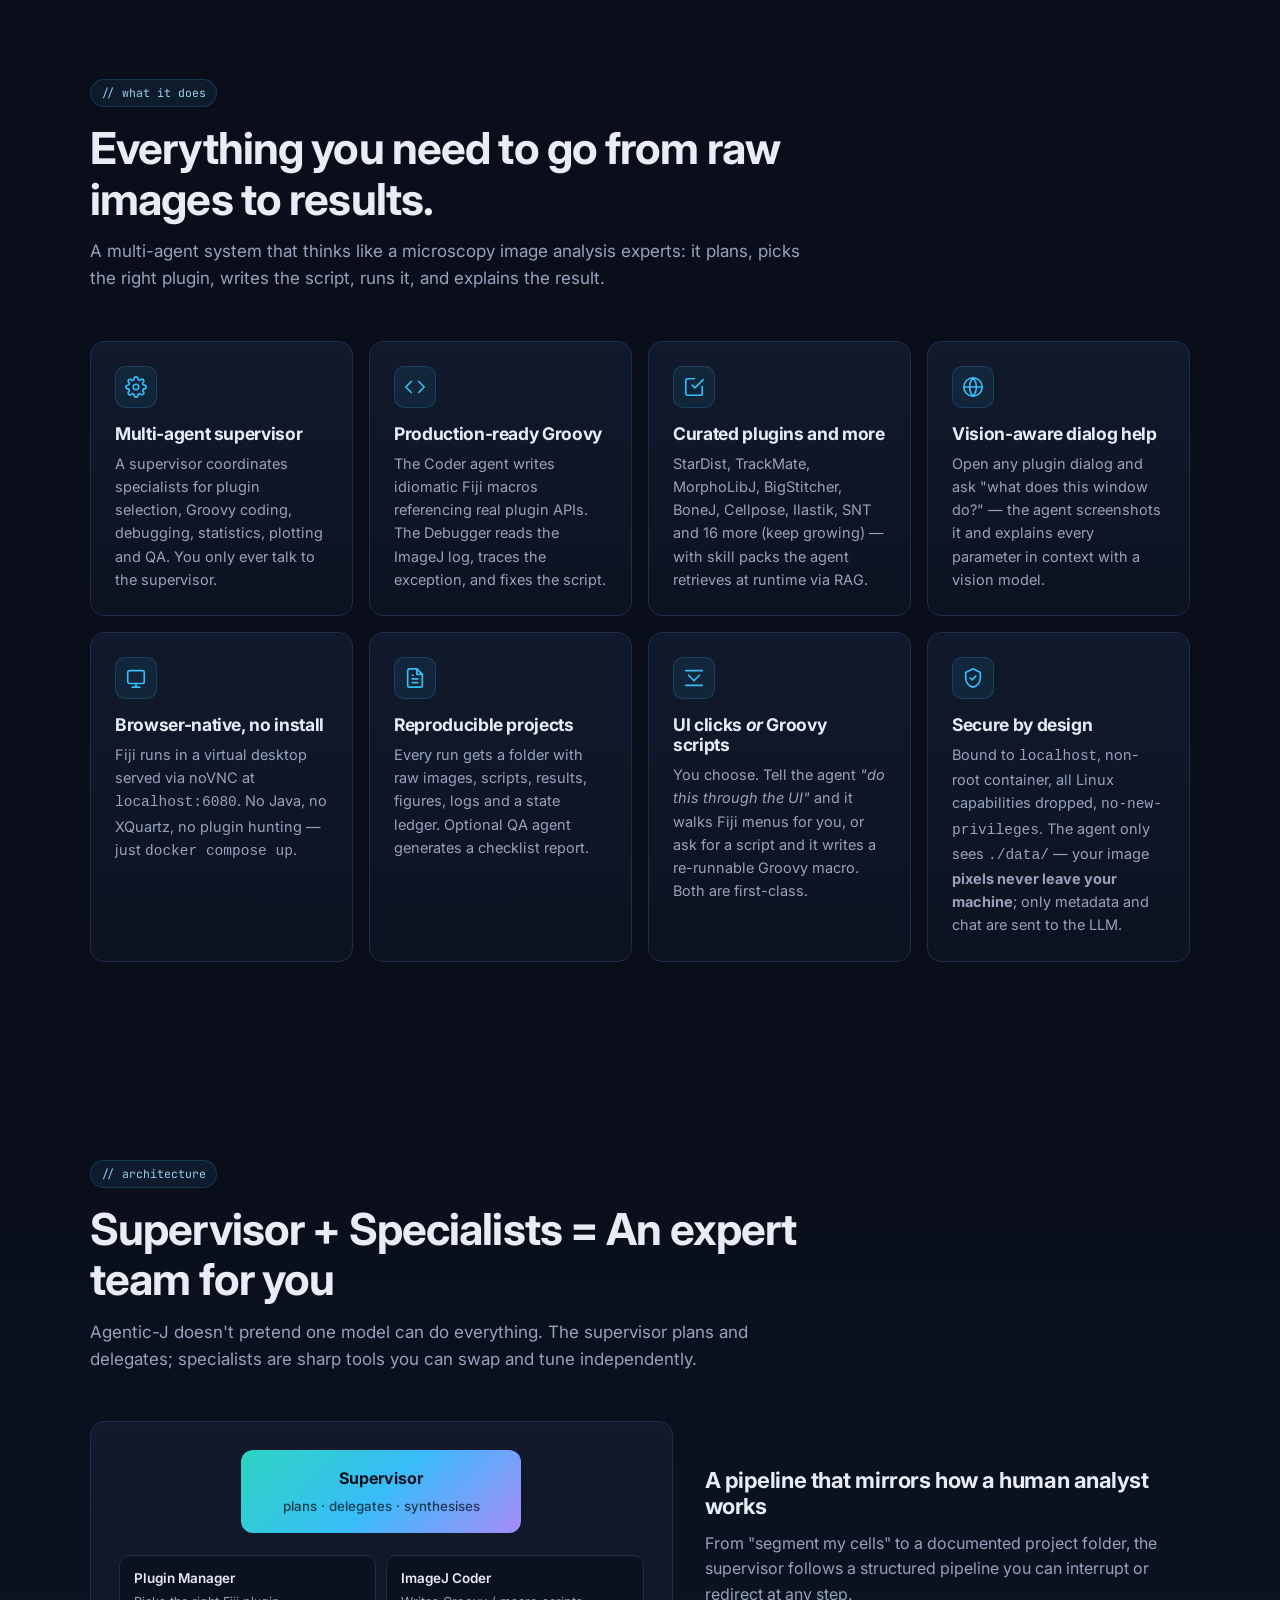
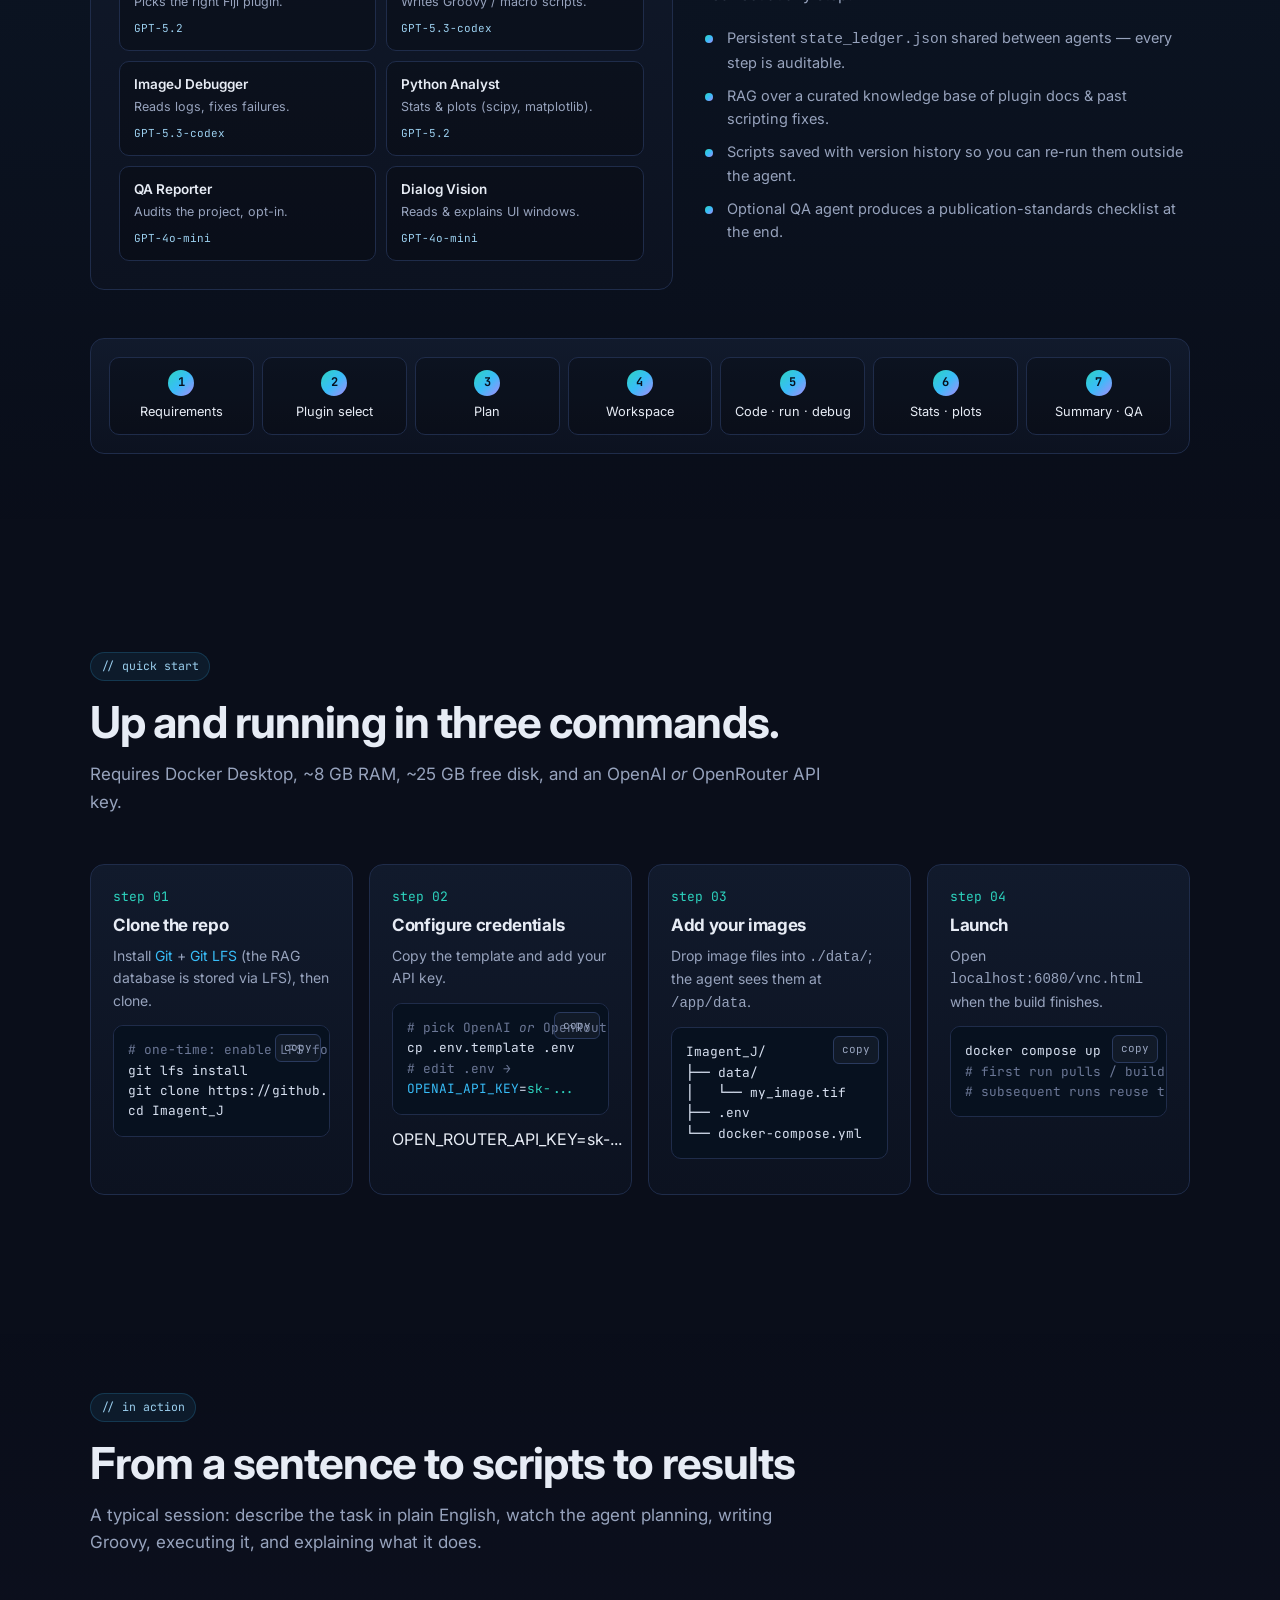
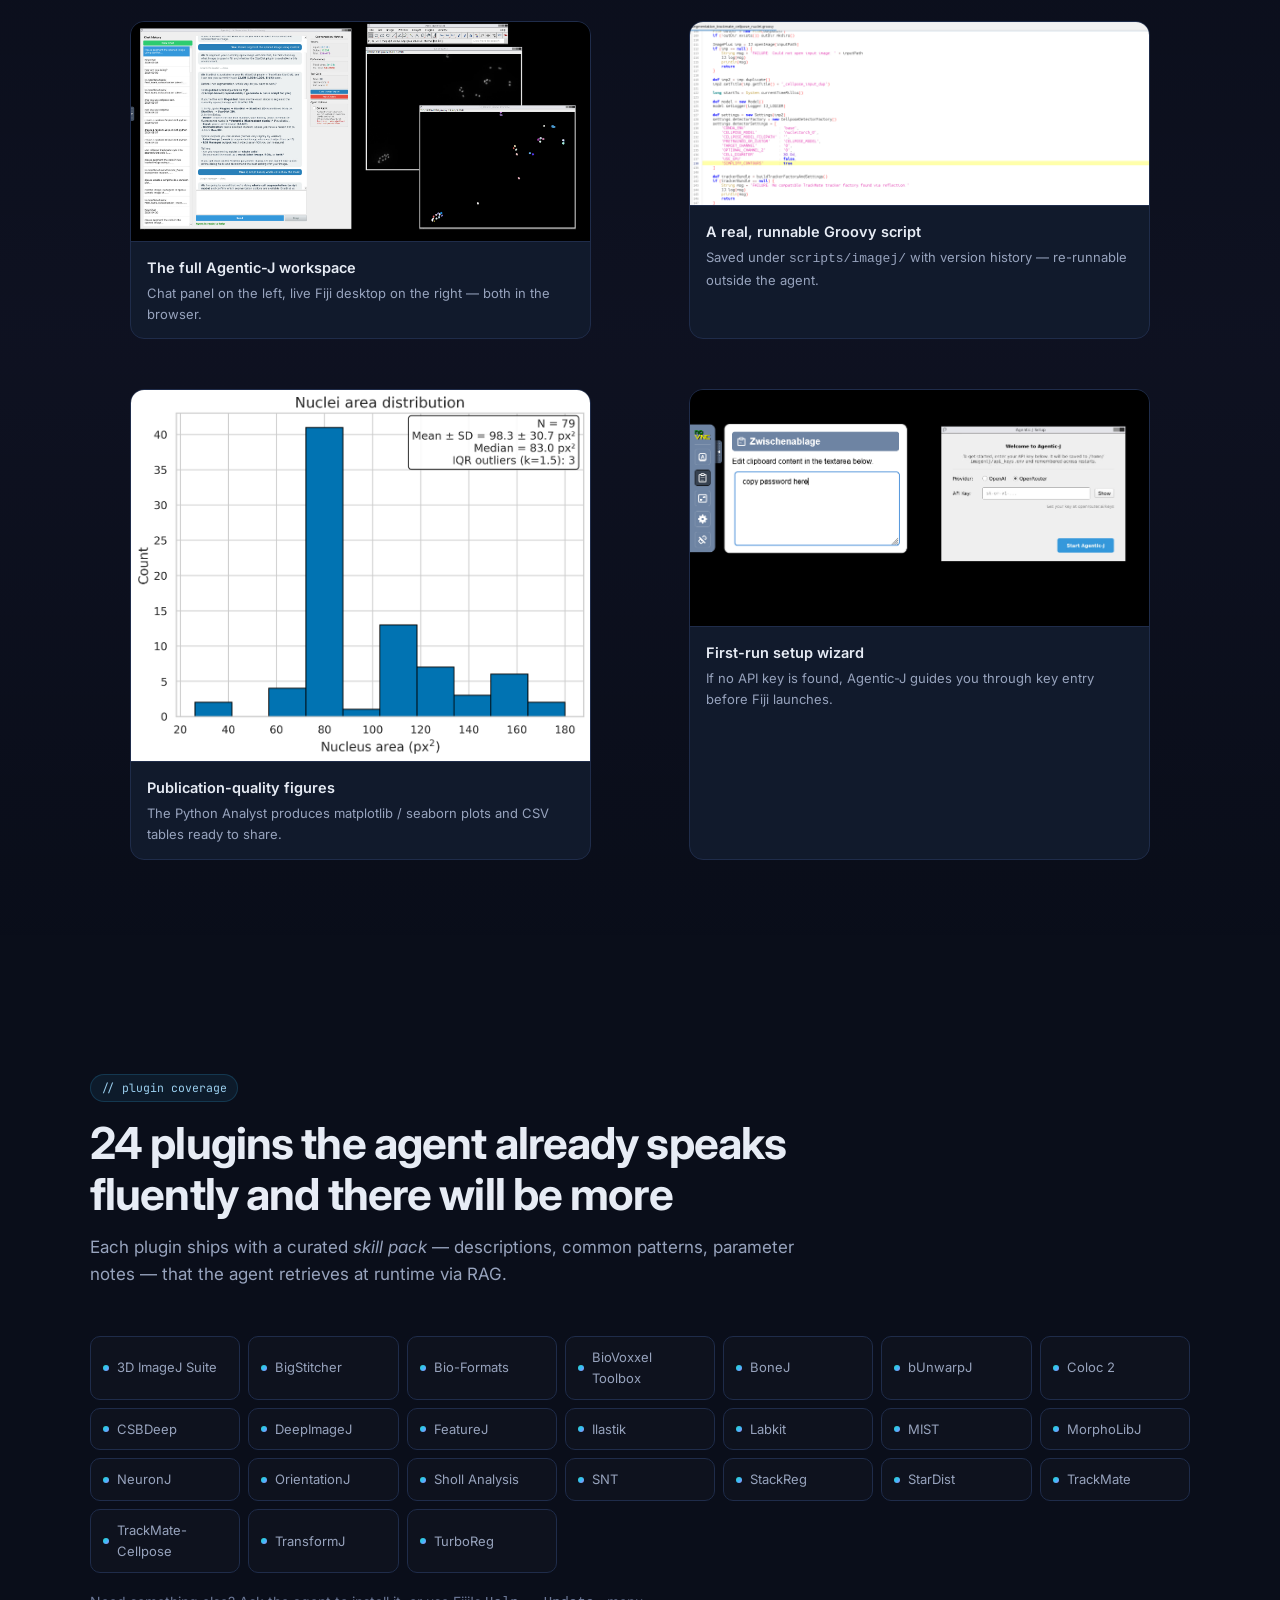
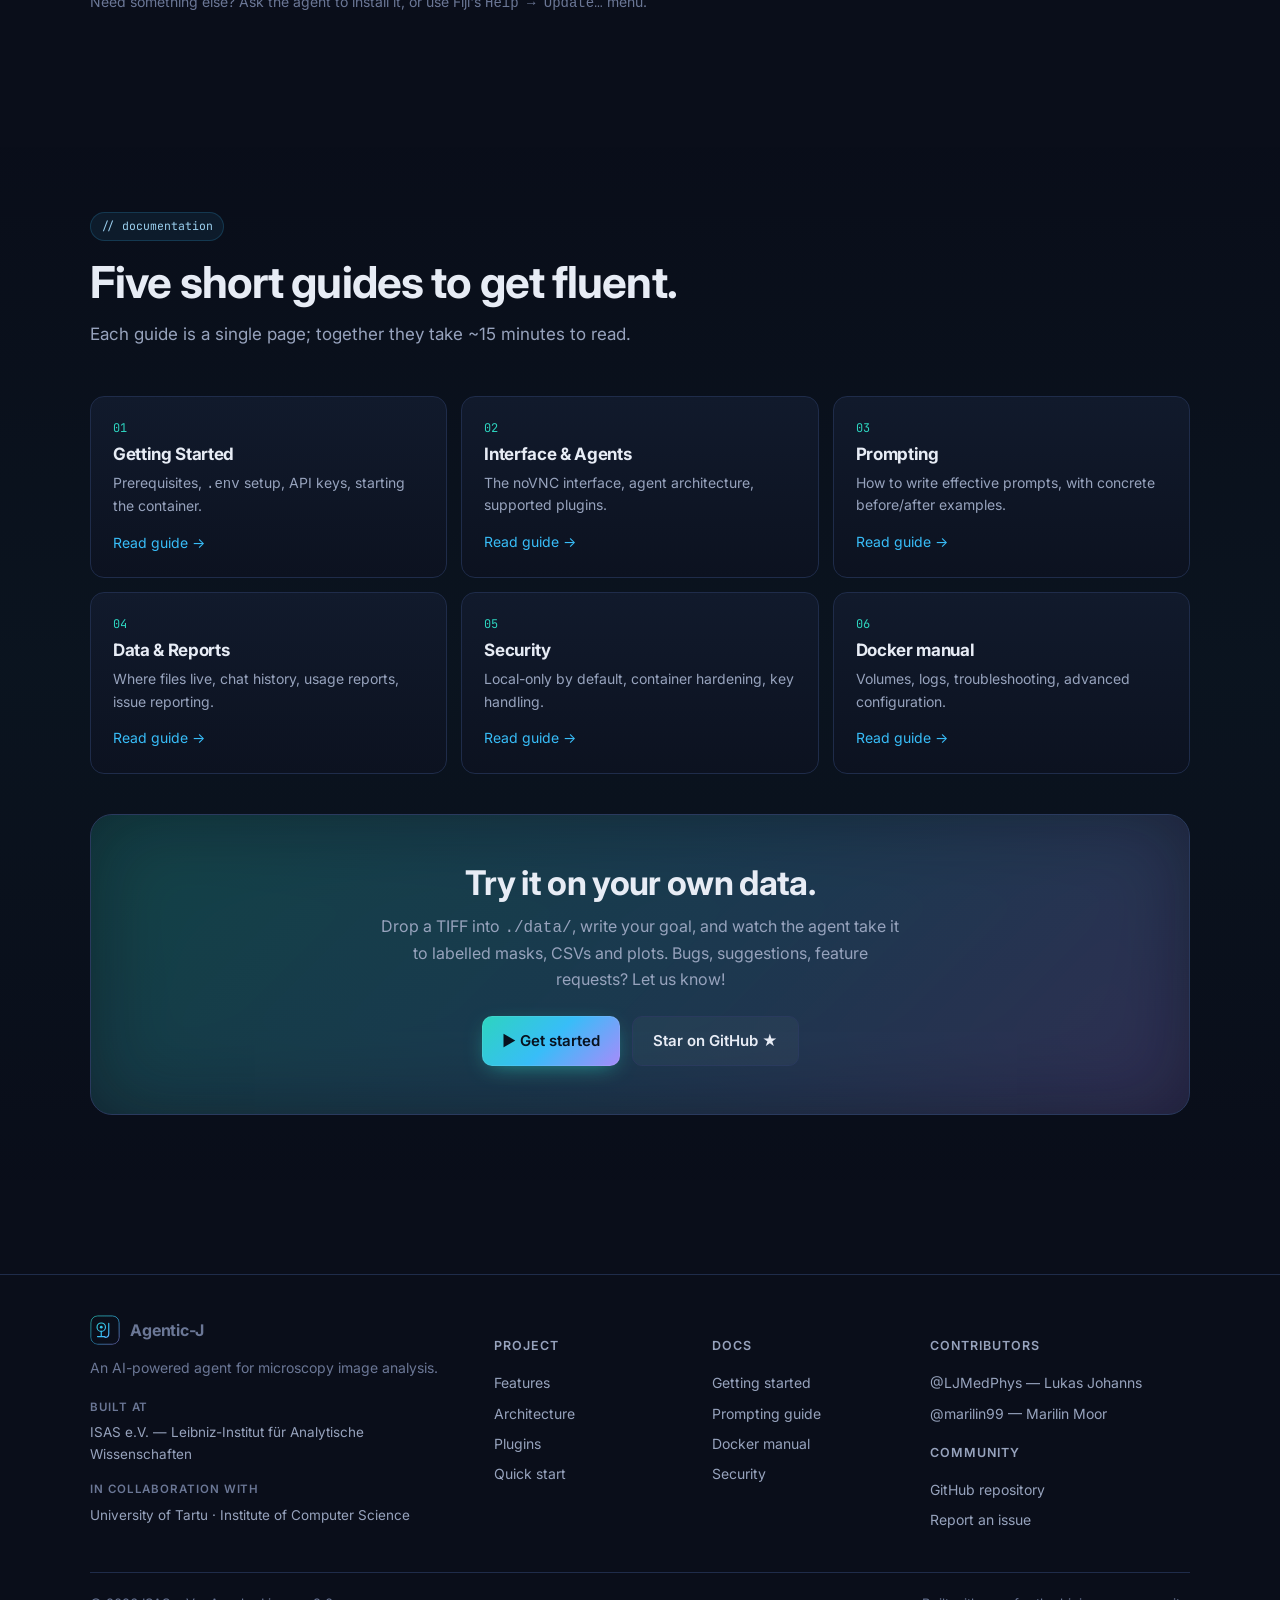
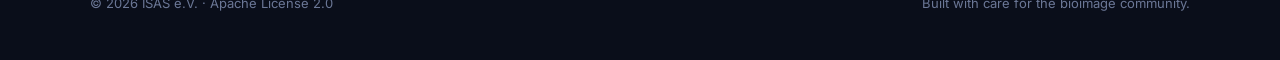
==== commit b4c4fd22: "added images" ====
--- a/website/index.html
+++ b/website/index.html
@@ -85,54 +85,15 @@
       <div class="stat"><div class="num">0</div><div class="lbl">manual setup</div></div>
     </div>
 
-    <!-- Mockup window -->
+    <!-- Hero screenshot — chat + Fiji -->
     <div class="hero-visual reveal">
-      <div class="window">
+      <figure class="window window-shot">
         <div class="win-bar">
           <div class="dots"><i></i><i></i><i></i></div>
           <div class="url">localhost:6080/vnc.html — Agentic-J + Fiji</div>
         </div>
-        <div class="win-body">
-          <!-- Chat panel -->
-          <aside class="chat" aria-label="Agentic-J chat panel">
-            <div class="chat-head">
-              <span class="badge">SUPERVISOR</span>
-              <span class="ttl">Nuclei segmentation</span>
-            </div>
-            <div class="chat-msgs">
-              <div class="msg user">
-                <div class="who">YOU</div>
-                <div class="bubble">Segment DAPI nuclei in <code>/data/batch_01/</code> with StarDist and save area + intensity per nucleus.</div>
-              </div>
-              <div class="msg agent">
-                <div class="who">AGENTIC-J</div>
-                <div class="bubble">
-                  Plan: extract metadata → call <em>Plugin Manager</em> → confirm StarDist → run on 50 images → save CSVs &amp; masks.
-                  <div class="tool">↳ run_groovy("StarDist2D ▸ dsb2018_heavy_augment")</div>
-                  <div class="tool">↳ save_table("/data/results/batch_01.csv")  ✓</div>
-                </div>
-              </div>
-            </div>
-            <div class="chat-input">
-              <input type="text" placeholder="Ask the agent…" disabled />
-              <button class="send" aria-label="Send" disabled>↑</button>
-            </div>
-          </aside>
-
-          <!-- Fiji preview -->
-          <div class="fiji">
-            <div class="fiji-toolbar">
-              <span>Fiji 2.17 · Java 21</span>
-              <span class="pill">StarDist 2D</span>
-              <span class="pill">TrackMate</span>
-              <span style="margin-left:auto">/data/batch_01/img_007.tif</span>
-            </div>
-            <div class="fiji-canvas">
-              <span class="label">label_mask · 1024 × 1024 · 16-bit</span>
-            </div>
-          </div>
-        </div>
-      </div>
+        <img src="images/01_chat_and_fiji.png" alt="Agentic-J chat panel next to a live Fiji desktop in the browser" />
+      </figure>
     </div>
   </div>
 </section>
@@ -362,12 +323,7 @@
     <div class="shots">
       <figure class="shot reveal">
         <!-- Replace src once images are dropped into website/images/ -->
-        <div class="placeholder">
-          <svg class="ico" viewBox="0 0 24 24" fill="none" stroke="currentColor" stroke-width="1.6"><rect x="3" y="3" width="18" height="18" rx="2"/><circle cx="9" cy="9" r="2"/><path d="m21 15-5-5L5 21"/></svg>
-          <div><strong>Chat + Fiji desktop</strong></div>
-          <div style="font-size:13px; margin-top:6px">Drop your screenshot at:</div>
-          <code>website/images/01_chat_and_fiji.png</code>
-        </div>
+        <img src="images/01_chat_and_fiji.png" alt="The full Agentic-J workspace" />
         <figcaption class="caption">
           <span class="ttl">The full Agentic-J workspace</span>
           <span class="sub">Chat panel on the left, live Fiji desktop on the right — both in the browser.</span>
@@ -375,12 +331,7 @@
       </figure>
 
       <figure class="shot reveal">
-        <div class="placeholder">
-          <svg class="ico" viewBox="0 0 24 24" fill="none" stroke="currentColor" stroke-width="1.6"><path d="M14 2H6a2 2 0 0 0-2 2v16a2 2 0 0 0 2 2h12a2 2 0 0 0 2-2V8z"/><polyline points="14 2 14 8 20 8"/><path d="M9 13h6M9 17h3"/></svg>
-          <div><strong>Generated Groovy script</strong></div>
-          <div style="font-size:13px; margin-top:6px">Drop your screenshot at:</div>
-          <code>website/images/02_generated_script.png</code>
-        </div>
+        <img src="images/02_generated_script.png" alt="A generated Groovy script" />
         <figcaption class="caption">
           <span class="ttl">A real, runnable Groovy script</span>
           <span class="sub">Saved under <code>scripts/imagej/</code> with version history — re-runnable outside the agent.</span>
@@ -388,12 +339,7 @@
       </figure>
 
       <figure class="shot reveal">
-        <div class="placeholder">
-          <svg class="ico" viewBox="0 0 24 24" fill="none" stroke="currentColor" stroke-width="1.6"><path d="M3 3v18h18"/><path d="m7 14 4-4 4 4 5-5"/></svg>
-          <div><strong>Stats &amp; plots</strong></div>
-          <div style="font-size:13px; margin-top:6px">Drop your screenshot at:</div>
-          <code>website/images/03_results_plots.png</code>
-        </div>
+        <img src="images/03_results_plots.png" alt="Stats and plots" />
         <figcaption class="caption">
           <span class="ttl">Publication-quality figures</span>
           <span class="sub">The Python Analyst produces matplotlib / seaborn plots and CSV tables ready to share.</span>
@@ -401,12 +347,7 @@
       </figure>
 
       <figure class="shot reveal">
-        <div class="placeholder">
-          <svg class="ico" viewBox="0 0 24 24" fill="none" stroke="currentColor" stroke-width="1.6"><circle cx="12" cy="12" r="10"/><path d="M9 12 11 14 15 10"/></svg>
-          <div><strong>Setup wizard</strong></div>
-          <div style="font-size:13px; margin-top:6px">Drop your screenshot at:</div>
-          <code>website/images/04_setup_wizard.png</code>
-        </div>
+        <img src="images/04_setup_wizard.png" alt="First-run setup wizard" />
         <figcaption class="caption">
           <span class="ttl">First-run setup wizard</span>
           <span class="sub">If no API key is found, Agentic-J guides you through key entry before Fiji launches.</span>
--- a/website/css/styles.css
+++ b/website/css/styles.css
@@ -264,6 +264,15 @@
 .win-body { display: grid; grid-template-columns: 360px 1fr; min-height: 460px; }
 @media (max-width: 820px) { .win-body { grid-template-columns: 1fr; } }
 
+/* Hero variant — single screenshot fills the window chrome */
+.window-shot { margin: 0; }
+.window-shot img {
+  display: block;
+  width: 100%;
+  height: auto;
+  background: var(--bg-2);
+}
+
 /* Chat panel */
 .chat {
   border-right: 1px solid var(--border);
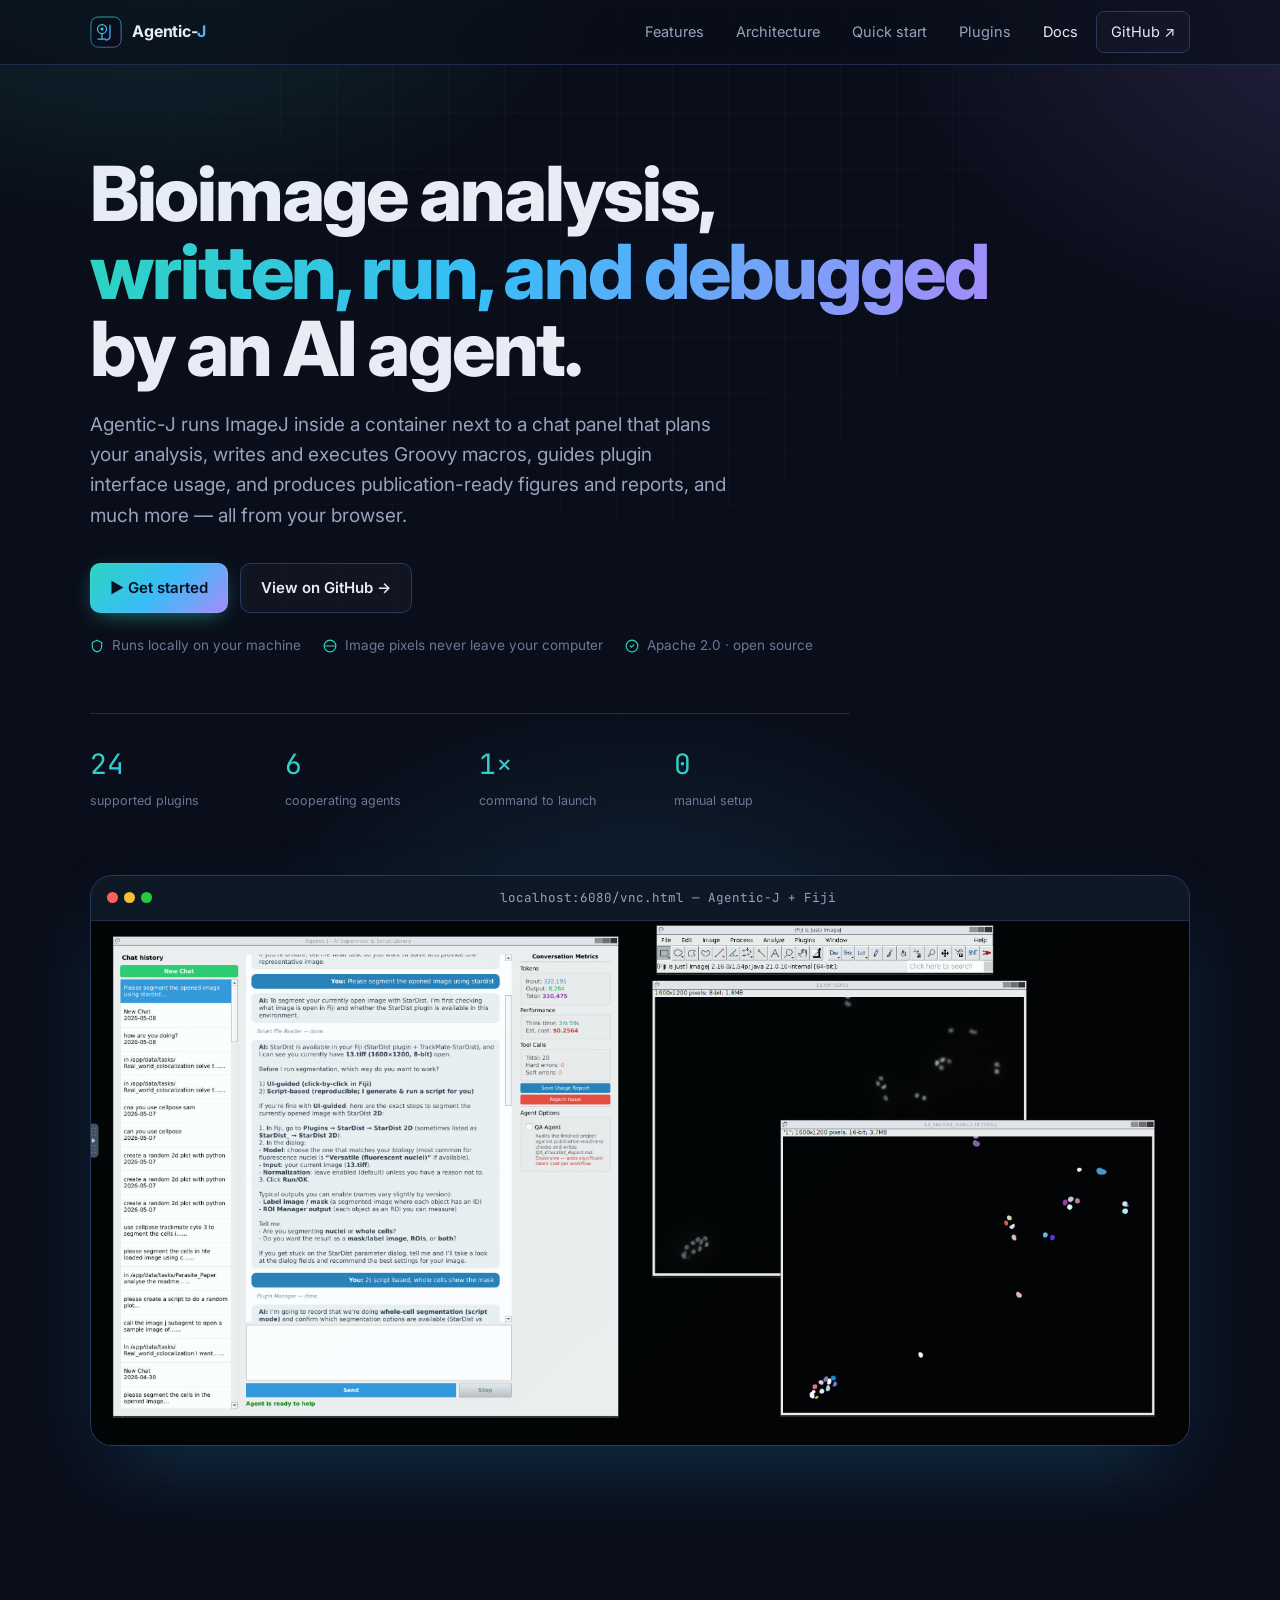
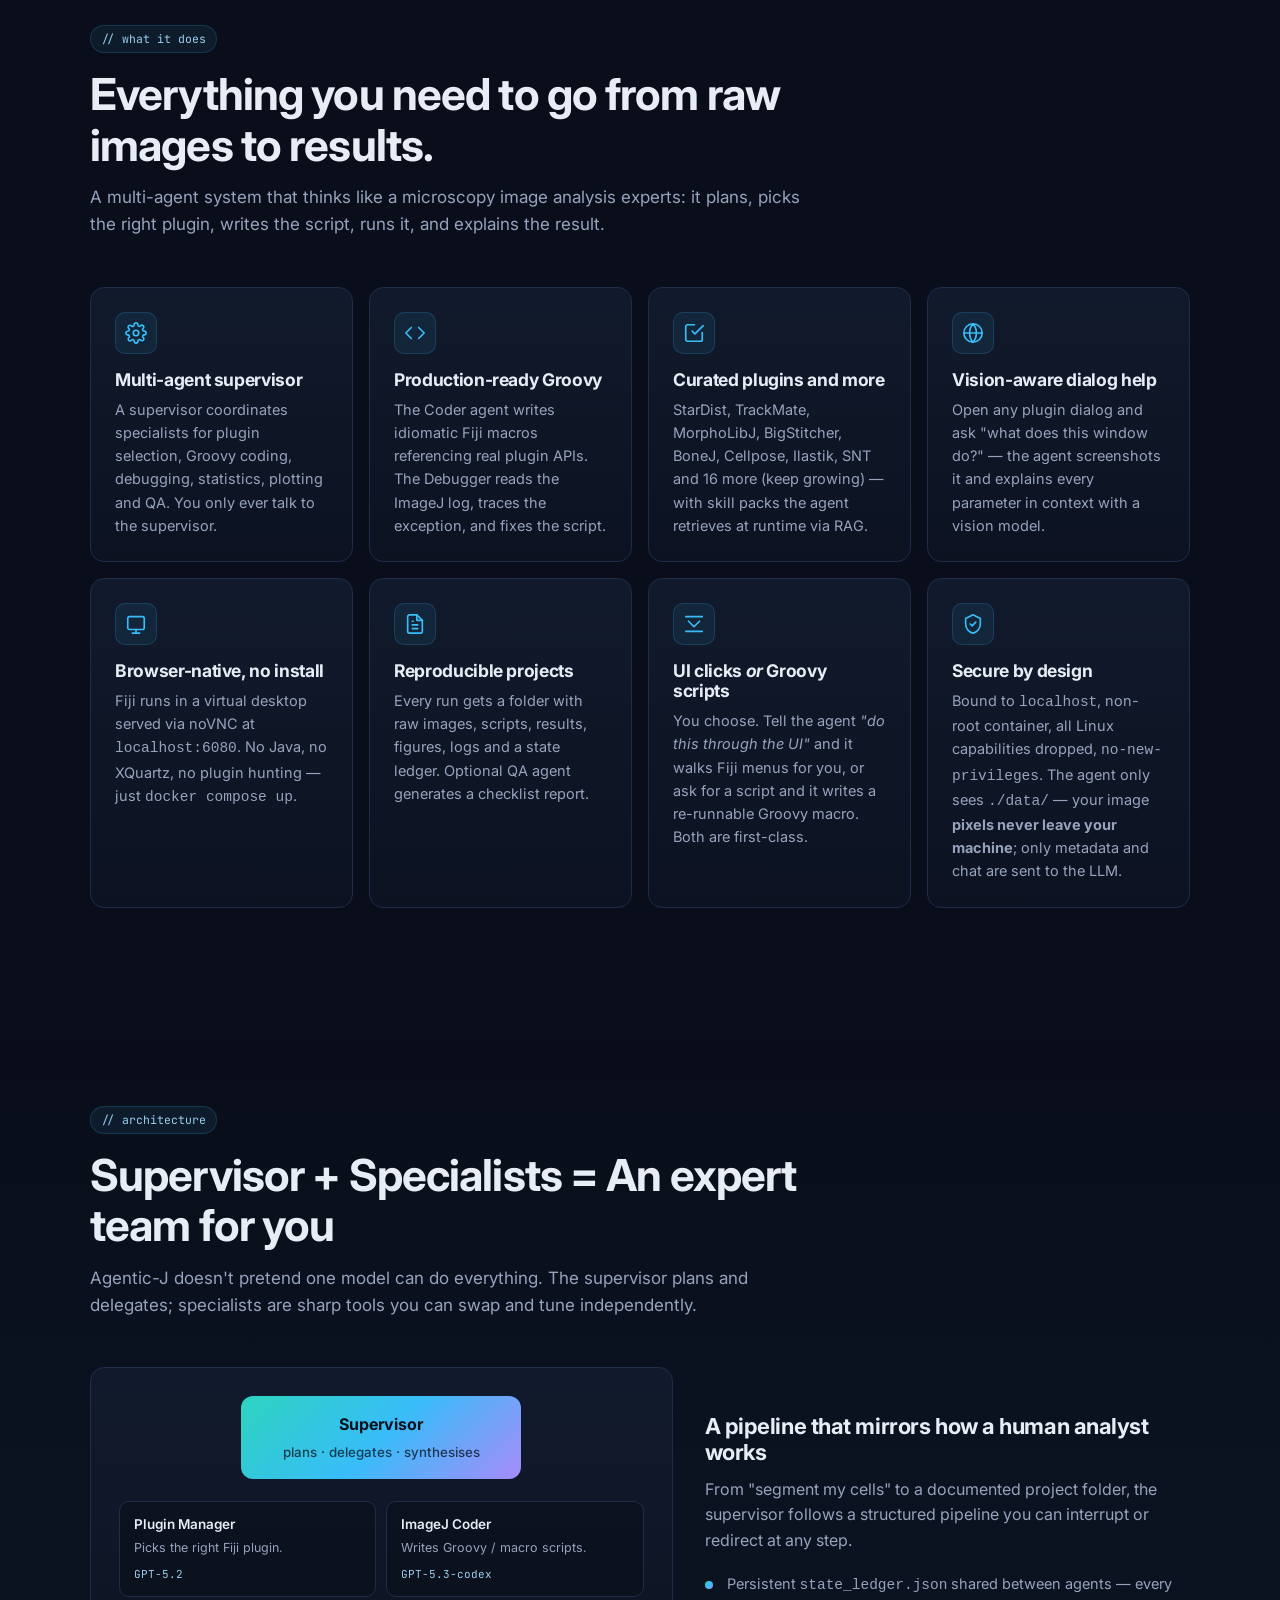
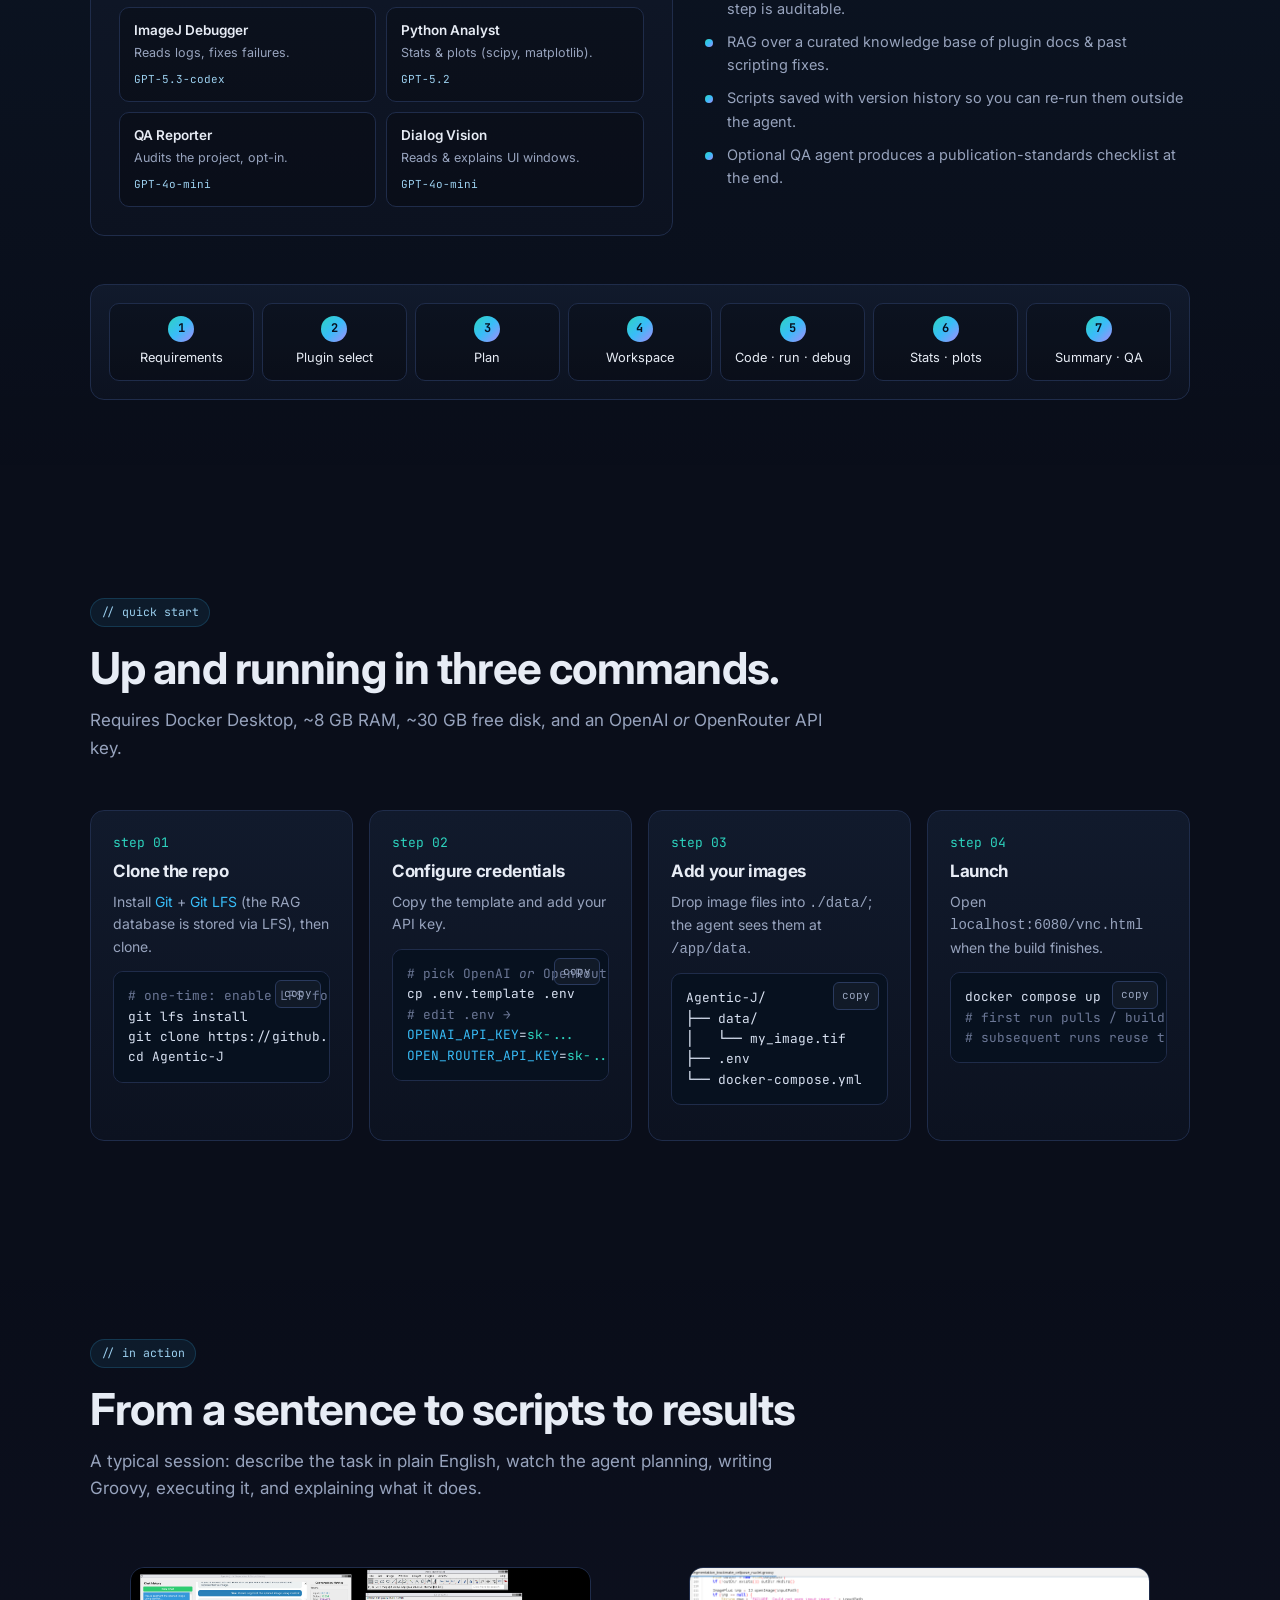
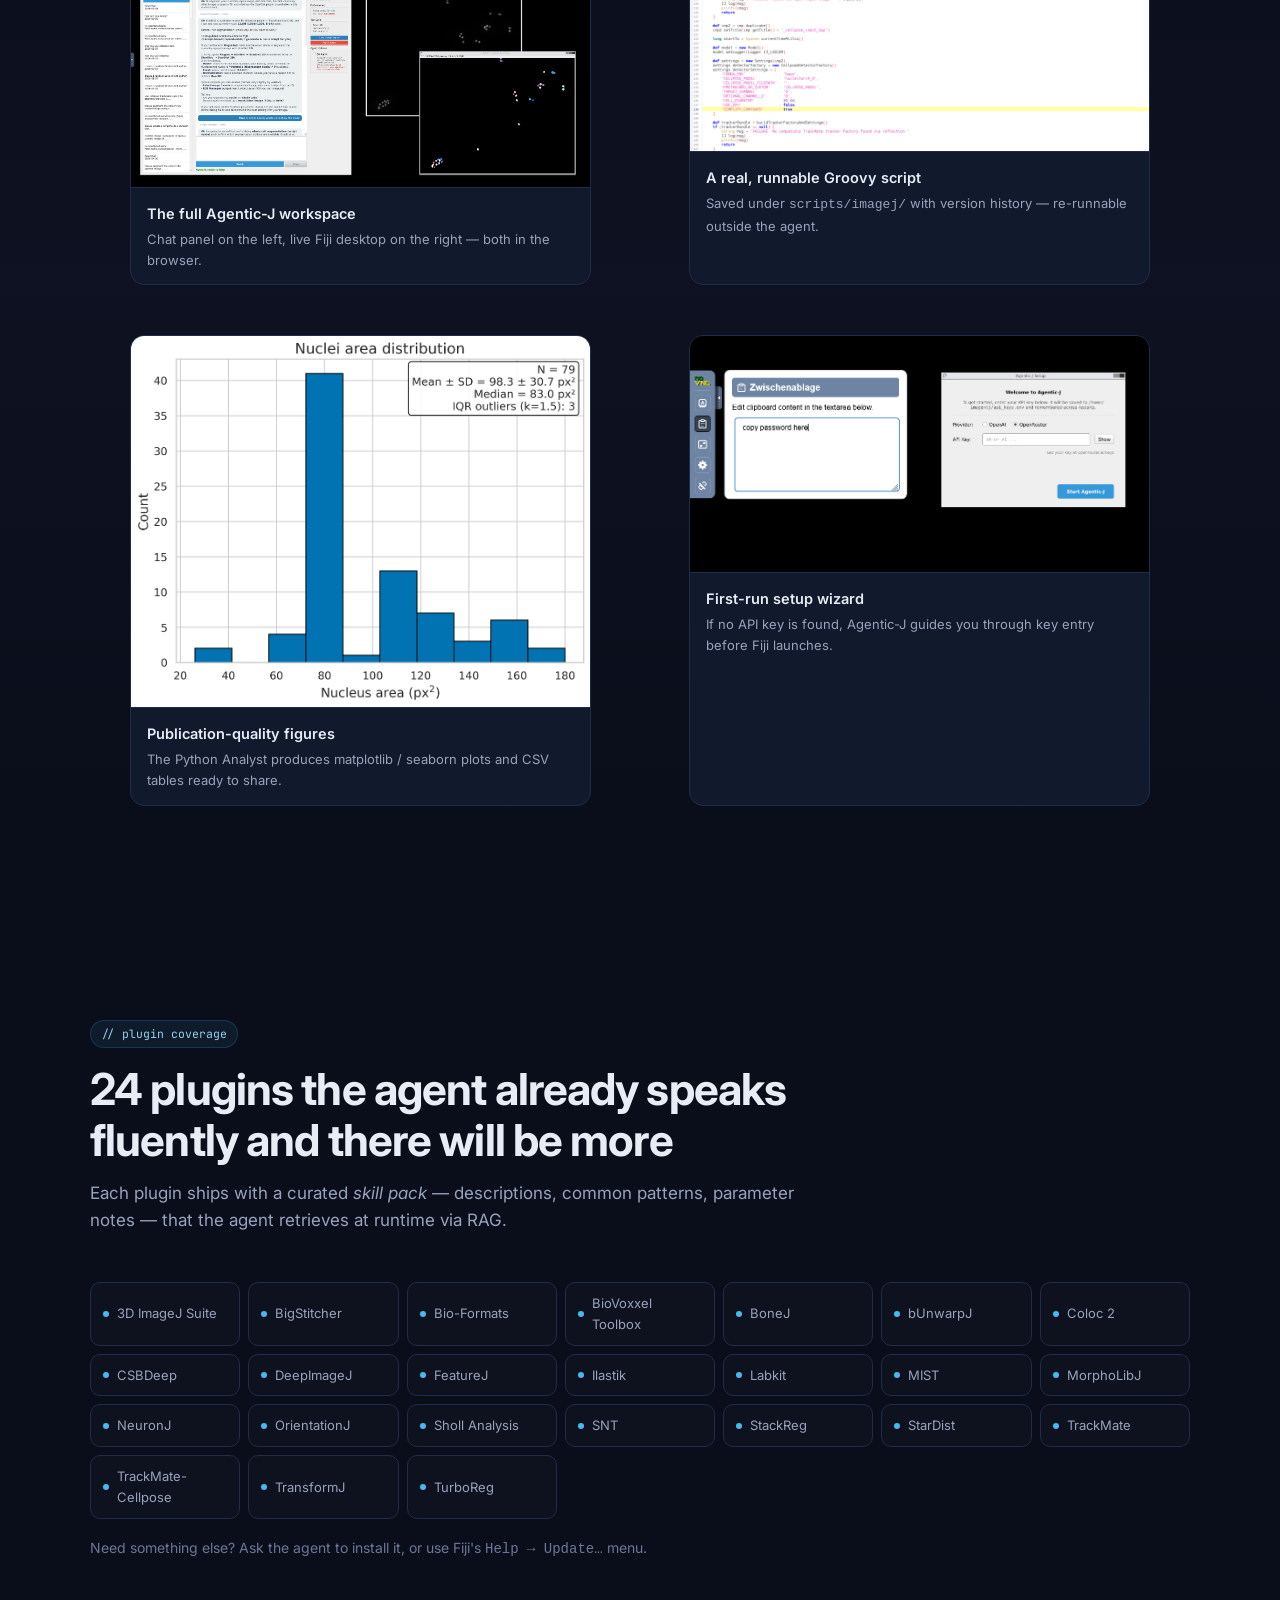
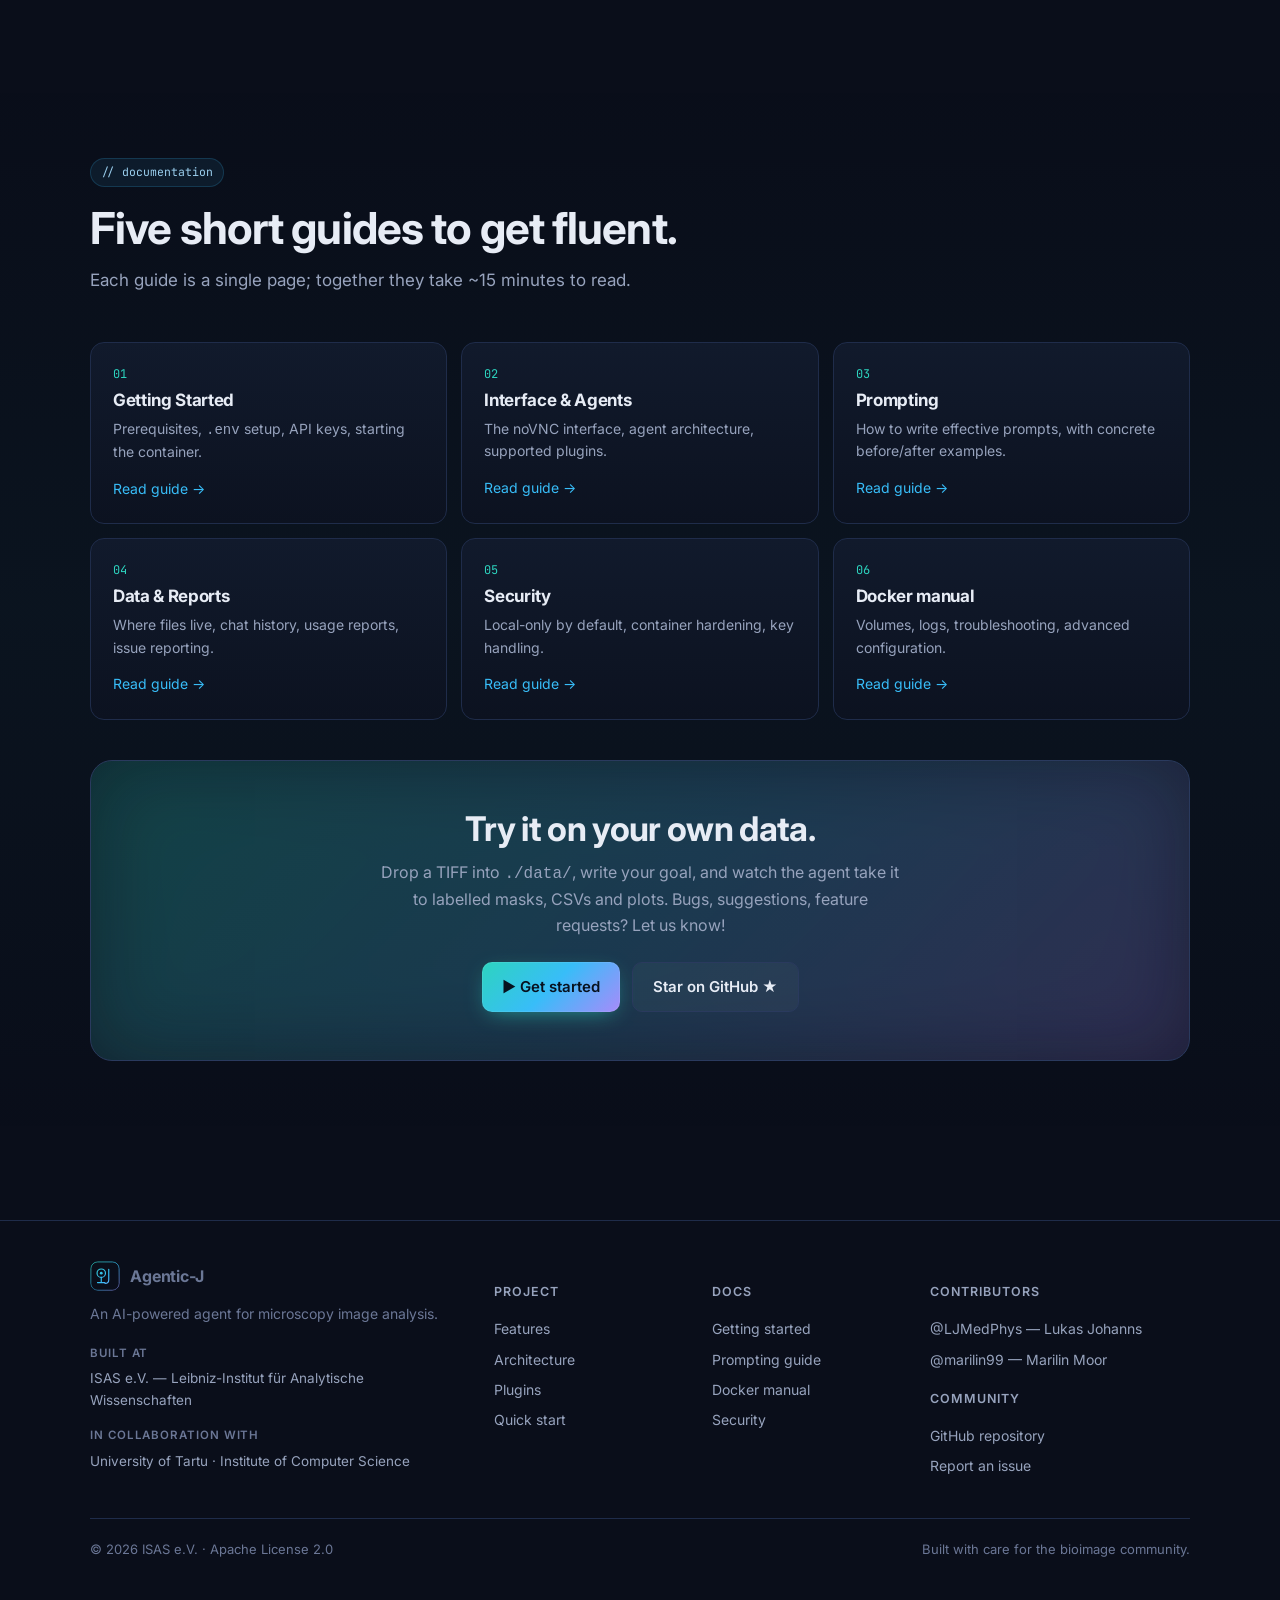
==== commit 0b78d603: "corrected mistakes" ====
--- a/website/index.html
+++ b/website/index.html
@@ -41,7 +41,7 @@
       <a href="#quickstart">Quick start</a>
       <a href="#plugins">Plugins</a>
       <a href="#docs">Docs</a>
-      <a href="https://github.com/LJMedPhys/Imagent_J" target="_blank" rel="noopener" class="nav-cta">GitHub ↗</a>
+      <a href="https://github.com/MMV-Lab/Agentic-J" target="_blank" rel="noopener" class="nav-cta">GitHub ↗</a>
     </nav>
   </div>
 </header>
@@ -51,10 +51,6 @@
 <!-- =================== HERO =================== -->
 <section class="hero">
   <div class="container">
-    <div class="reveal">
-      <span class="eyebrow"><span class="dot"></span> An AI lab partner for microscopy image analysis</span>
-    </div>
-
     <h1 class="reveal">
       Bioimage analysis,<br/>
       <span class="grad">written, run, and debugged</span><br/>
@@ -63,13 +59,13 @@
 
     <p class="lead reveal">
       Agentic-J runs ImageJ inside a container next to a chat panel that plans your analysis,
-      writes and executes Groovy macros, installs plugins on demand, and produces
+      writes and executes Groovy macros, guides plugin interface usage, and produces
       publication-ready figures and reports, and much more — all from your browser.
     </p>
 
     <div class="hero-actions reveal">
       <a class="btn btn-primary" href="#quickstart">▶ Get started</a>
-      <a class="btn btn-ghost" href="https://github.com/LJMedPhys/Imagent_J" target="_blank" rel="noopener">View on GitHub →</a>
+      <a class="btn btn-ghost" href="https://github.com/MMV-Lab/Agentic-J" target="_blank" rel="noopener">View on GitHub →</a>
     </div>
 
     <p class="trust reveal" aria-label="Privacy and security highlights">
@@ -262,7 +258,7 @@
     <div class="section-head reveal">
       <span class="section-tag">// quick start</span>
       <h2 class="section-title">Up and running in three commands.</h2>
-      <p class="section-sub">Requires Docker Desktop, ~8 GB RAM, ~25 GB free disk, and an OpenAI <em>or</em> OpenRouter API key.</p>
+      <p class="section-sub">Requires Docker Desktop, ~8 GB RAM, ~30 GB free disk, and an OpenAI <em>or</em> OpenRouter API key.</p>
     </div>
 
     <div class="qs-grid">
@@ -272,8 +268,8 @@
         <p>Install <a href="https://git-scm.com/downloads" target="_blank" rel="noopener" style="color:var(--accent-2)">Git</a> + <a href="https://git-lfs.com/" target="_blank" rel="noopener" style="color:var(--accent-2)">Git LFS</a> (the RAG database is stored via LFS), then clone.</p>
         <pre class="code"><button class="copy" data-copy>copy</button><span class="tok-c"># one-time: enable LFS for your user</span>
 git lfs install
-git clone https://github.com/LJMedPhys/Imagent_J.git
-cd Imagent_J</pre>
+git clone https://github.com/MMV-Lab/Agentic-J.git Agentic-J
+cd Agentic-J</pre>
       </div>
 
       <div class="qs-step reveal">
@@ -283,16 +279,15 @@
         <pre class="code"><button class="copy" data-copy>copy</button><span class="tok-c"># pick OpenAI <em>or</em> OpenRouter</span>
 cp .env.template .env
 <span class="tok-c"># edit .env →</span>
-<span class="tok-v">OPENAI_API_KEY</span>=<span class="tok-s">sk-...</span></pre>
+<span class="tok-v">OPENAI_API_KEY</span>=<span class="tok-s">sk-...</span>
 <span class="tok-v">OPEN_ROUTER_API_KEY</span>=<span class="tok-s">sk-...</span></pre>
-
       </div>
 
       <div class="qs-step reveal">
         <span class="num">step 03</span>
         <h4>Add your images</h4>
         <p>Drop image files into <code>./data/</code>; the agent sees them at <code>/app/data</code>.</p>
-        <pre class="code"><button class="copy" data-copy>copy</button>Imagent_J/
+        <pre class="code"><button class="copy" data-copy>copy</button>Agentic-J/
 ├── data/
 │   └── my_image.tif
 ├── .env
@@ -407,37 +402,37 @@
     </div>
 
     <div class="doc-grid">
-      <a class="doc-card reveal" href="https://github.com/LJMedPhys/Imagent_J/blob/main/user_guide/01_getting_started.md" target="_blank" rel="noopener">
+      <a class="doc-card reveal" href="https://github.com/MMV-Lab/Agentic-J/blob/main/user_guide/01_getting_started.md" target="_blank" rel="noopener">
         <span class="num">01</span>
         <h4>Getting Started</h4>
         <p>Prerequisites, <code>.env</code> setup, API keys, starting the container.</p>
         <span class="arrow">Read guide →</span>
       </a>
-      <a class="doc-card reveal" href="https://github.com/LJMedPhys/Imagent_J/blob/main/user_guide/02_interface_and_agents.md" target="_blank" rel="noopener">
+      <a class="doc-card reveal" href="https://github.com/MMV-Lab/Agentic-J/blob/main/user_guide/02_interface_and_agents.md" target="_blank" rel="noopener">
         <span class="num">02</span>
         <h4>Interface &amp; Agents</h4>
         <p>The noVNC interface, agent architecture, supported plugins.</p>
         <span class="arrow">Read guide →</span>
       </a>
-      <a class="doc-card reveal" href="https://github.com/LJMedPhys/Imagent_J/blob/main/user_guide/03_prompting.md" target="_blank" rel="noopener">
+      <a class="doc-card reveal" href="https://github.com/MMV-Lab/Agentic-J/blob/main/user_guide/03_prompting.md" target="_blank" rel="noopener">
         <span class="num">03</span>
         <h4>Prompting</h4>
         <p>How to write effective prompts, with concrete before/after examples.</p>
         <span class="arrow">Read guide →</span>
       </a>
-      <a class="doc-card reveal" href="https://github.com/LJMedPhys/Imagent_J/blob/main/user_guide/04_data_history_and_reports.md" target="_blank" rel="noopener">
+      <a class="doc-card reveal" href="https://github.com/MMV-Lab/Agentic-J/blob/main/user_guide/04_data_history_and_reports.md" target="_blank" rel="noopener">
         <span class="num">04</span>
         <h4>Data &amp; Reports</h4>
         <p>Where files live, chat history, usage reports, issue reporting.</p>
         <span class="arrow">Read guide →</span>
       </a>
-      <a class="doc-card reveal" href="https://github.com/LJMedPhys/Imagent_J/blob/main/user_guide/05_security.md" target="_blank" rel="noopener">
+      <a class="doc-card reveal" href="https://github.com/MMV-Lab/Agentic-J/blob/main/user_guide/05_security.md" target="_blank" rel="noopener">
         <span class="num">05</span>
         <h4>Security</h4>
         <p>Local-only by default, container hardening, key handling.</p>
         <span class="arrow">Read guide →</span>
       </a>
-      <a class="doc-card reveal" href="https://github.com/LJMedPhys/Imagent_J/blob/main/DOCKER_MANUAL.md" target="_blank" rel="noopener">
+      <a class="doc-card reveal" href="https://github.com/MMV-Lab/Agentic-J/blob/main/DOCKER_MANUAL.md" target="_blank" rel="noopener">
         <span class="num">06</span>
         <h4>Docker manual</h4>
         <p>Volumes, logs, troubleshooting, advanced configuration.</p>
@@ -450,7 +445,7 @@
       <p>Drop a TIFF into <code>./data/</code>, write your goal, and watch the agent take it to labelled masks, CSVs and plots. Bugs, suggestions, feature requests? Let us know!</p>
       <div class="actions">
         <a class="btn btn-primary" href="#quickstart">▶ Get started</a>
-        <a class="btn btn-ghost" href="https://github.com/LJMedPhys/Imagent_J" target="_blank" rel="noopener">Star on GitHub ★</a>
+        <a class="btn btn-ghost" href="https://github.com/MMV-Lab/Agentic-J" target="_blank" rel="noopener">Star on GitHub ★</a>
       </div>
     </div>
   </div>
@@ -489,10 +484,10 @@
 
       <div>
         <h5>Docs</h5>
-        <a href="https://github.com/LJMedPhys/Imagent_J/blob/main/user_guide/01_getting_started.md" target="_blank" rel="noopener">Getting started</a>
-        <a href="https://github.com/LJMedPhys/Imagent_J/blob/main/user_guide/03_prompting.md" target="_blank" rel="noopener">Prompting guide</a>
-        <a href="https://github.com/LJMedPhys/Imagent_J/blob/main/DOCKER_MANUAL.md" target="_blank" rel="noopener">Docker manual</a>
-        <a href="https://github.com/LJMedPhys/Imagent_J/blob/main/user_guide/05_security.md" target="_blank" rel="noopener">Security</a>
+        <a href="https://github.com/MMV-Lab/Agentic-J/blob/main/user_guide/01_getting_started.md" target="_blank" rel="noopener">Getting started</a>
+        <a href="https://github.com/MMV-Lab/Agentic-J/blob/main/user_guide/03_prompting.md" target="_blank" rel="noopener">Prompting guide</a>
+        <a href="https://github.com/MMV-Lab/Agentic-J/blob/main/DOCKER_MANUAL.md" target="_blank" rel="noopener">Docker manual</a>
+        <a href="https://github.com/MMV-Lab/Agentic-J/blob/main/user_guide/05_security.md" target="_blank" rel="noopener">Security</a>
       </div>
 
       <div>
@@ -500,7 +495,7 @@
         <a href="https://github.com/LJMedPhys" target="_blank" rel="noopener">@LJMedPhys — Lukas Johanns</a>
         <a href="https://github.com/marilin99" target="_blank" rel="noopener">@marilin99 — Marilin Moor</a>
         <h5 style="margin-top:14px">Community</h5>
-        <a href="https://github.com/LJMedPhys/Imagent_J" target="_blank" rel="noopener">GitHub repository</a>
+        <a href="https://github.com/MMV-Lab/Agentic-J" target="_blank" rel="noopener">GitHub repository</a>
         <a href="mailto:agentj.help@gmail.com">Report an issue</a>
       </div>
     </div>
